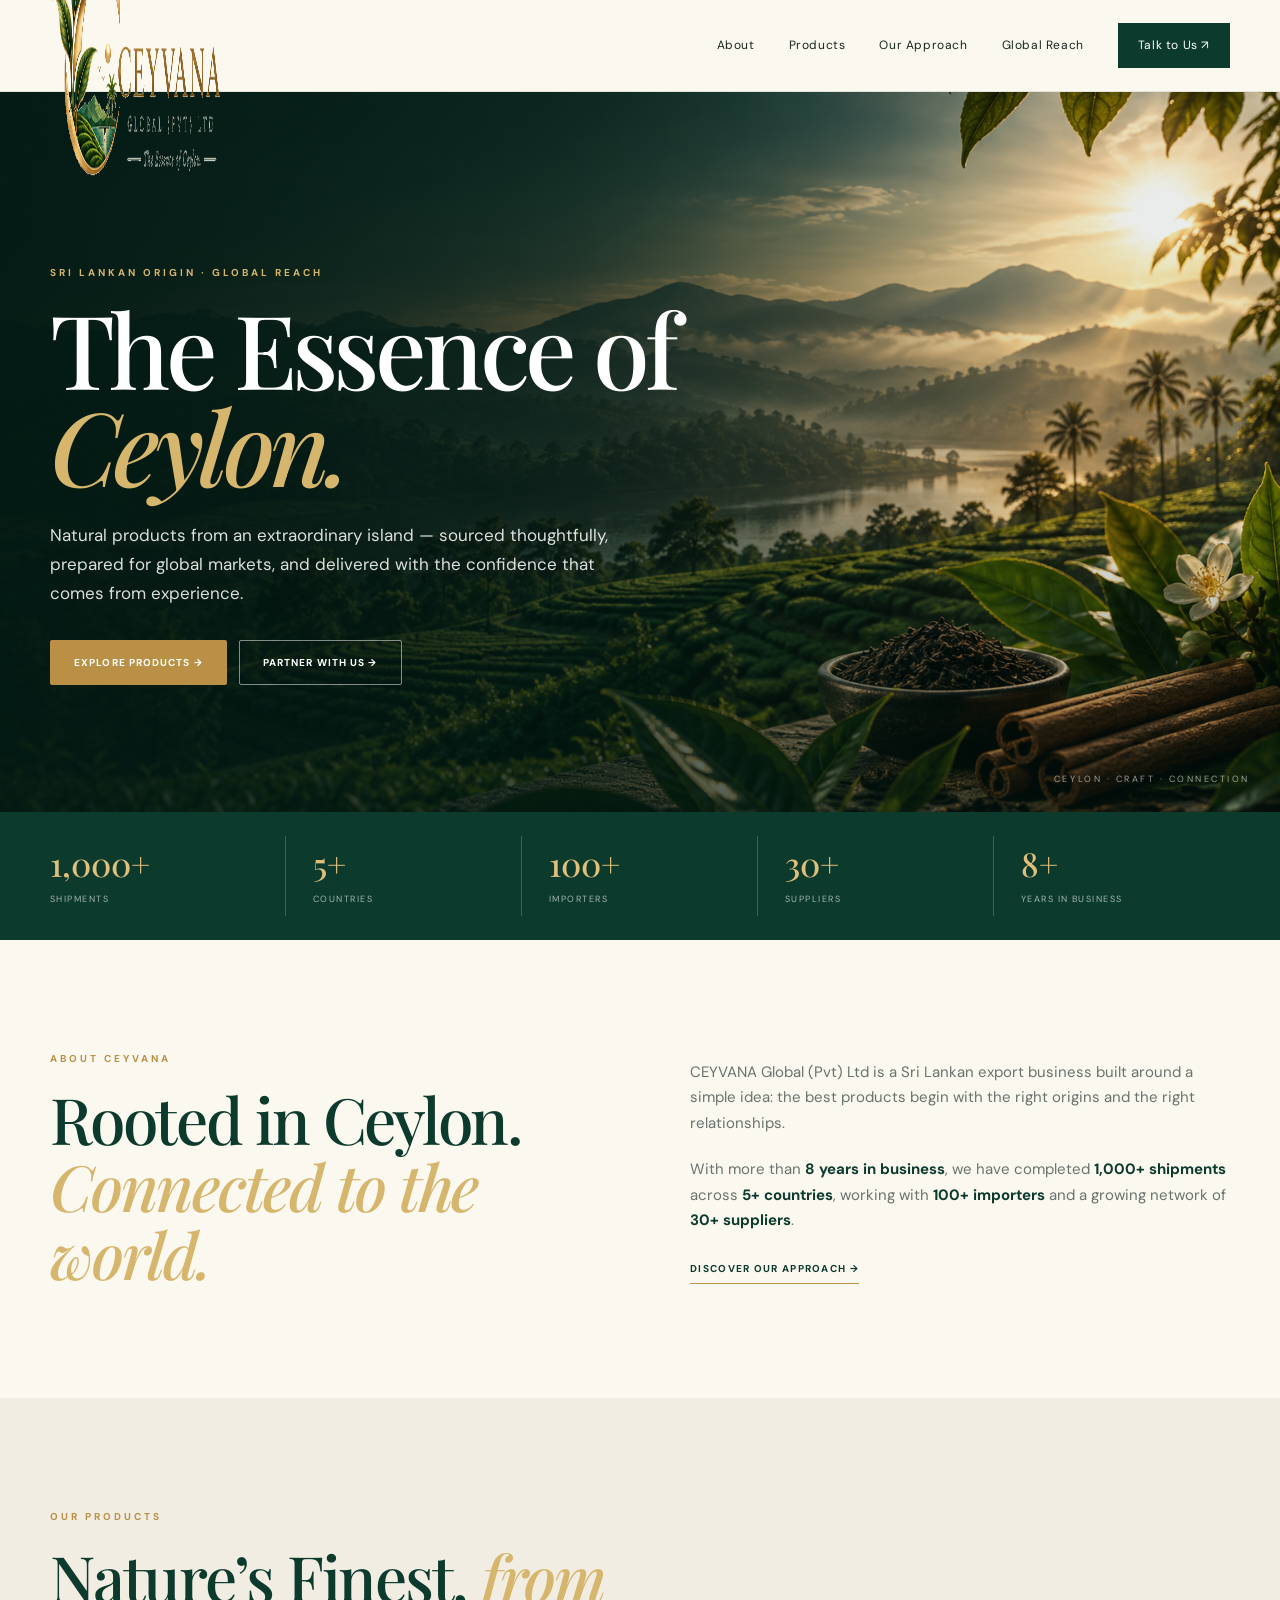
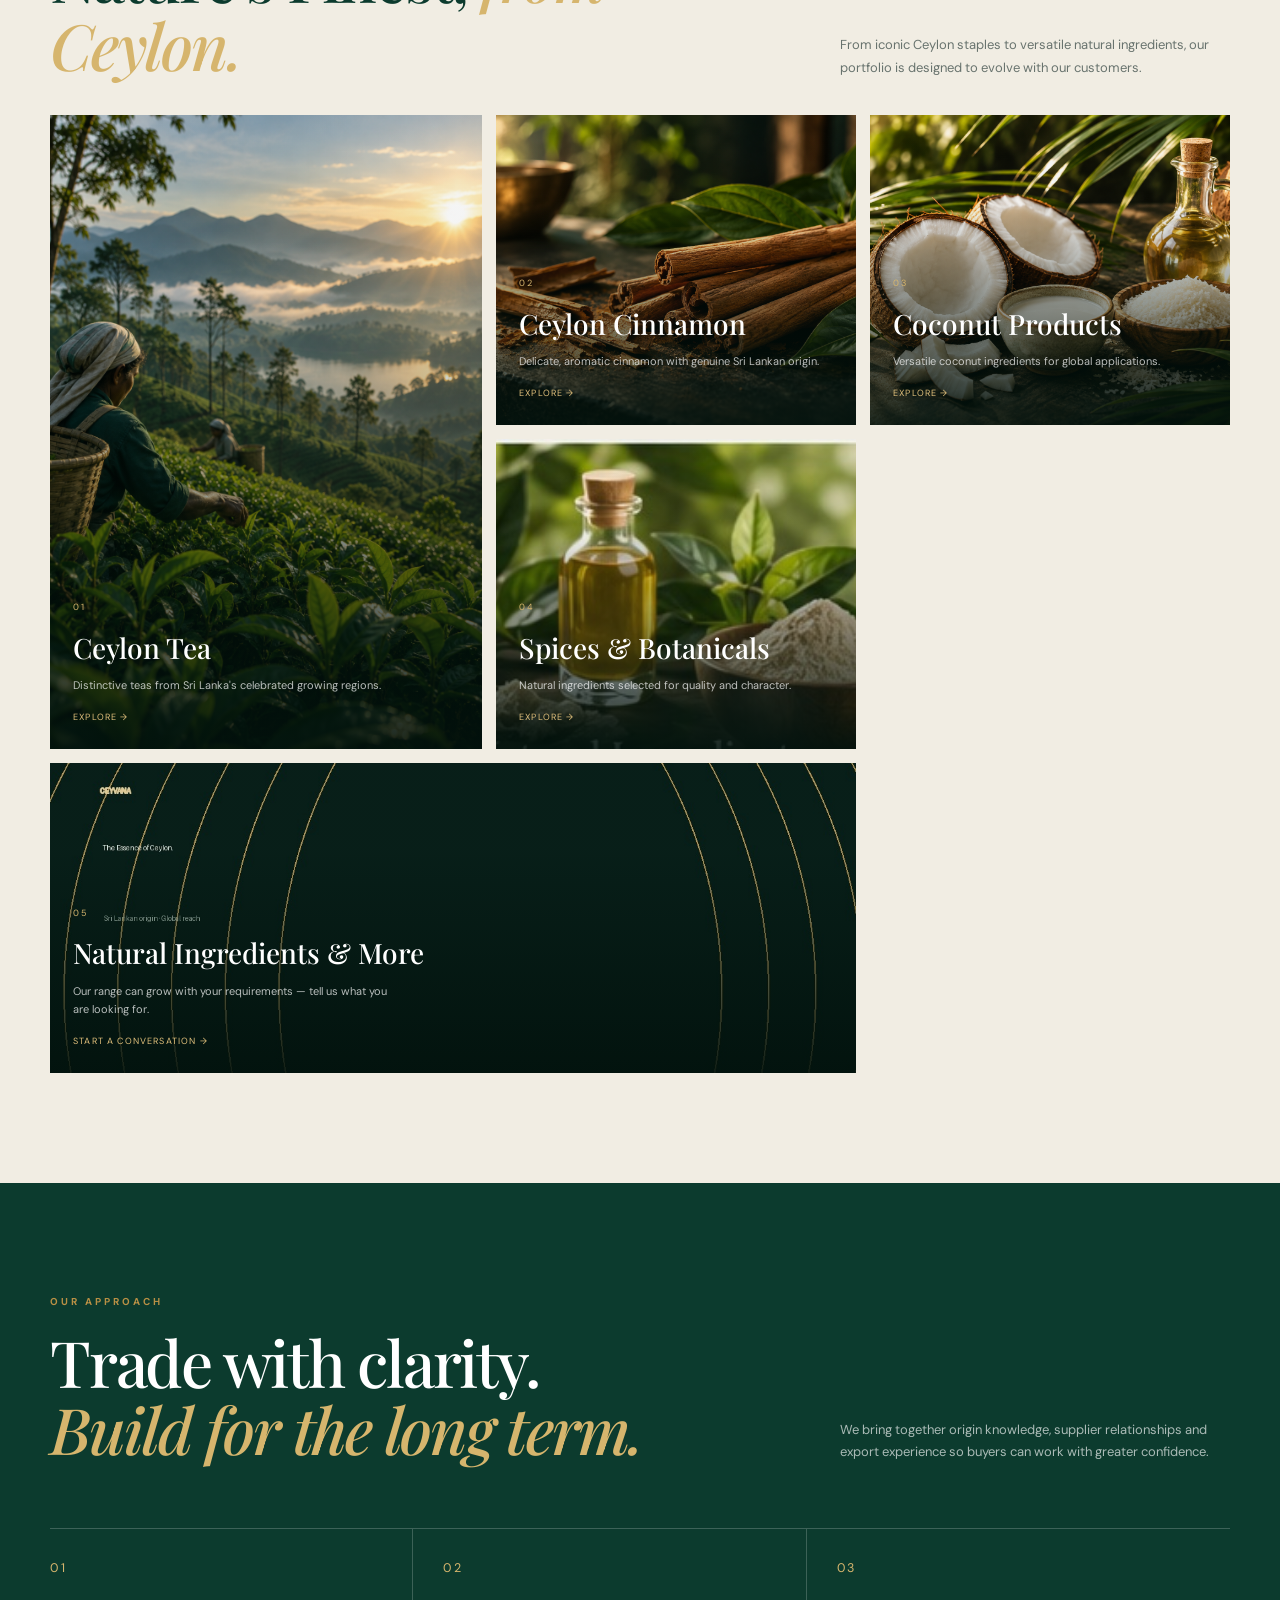
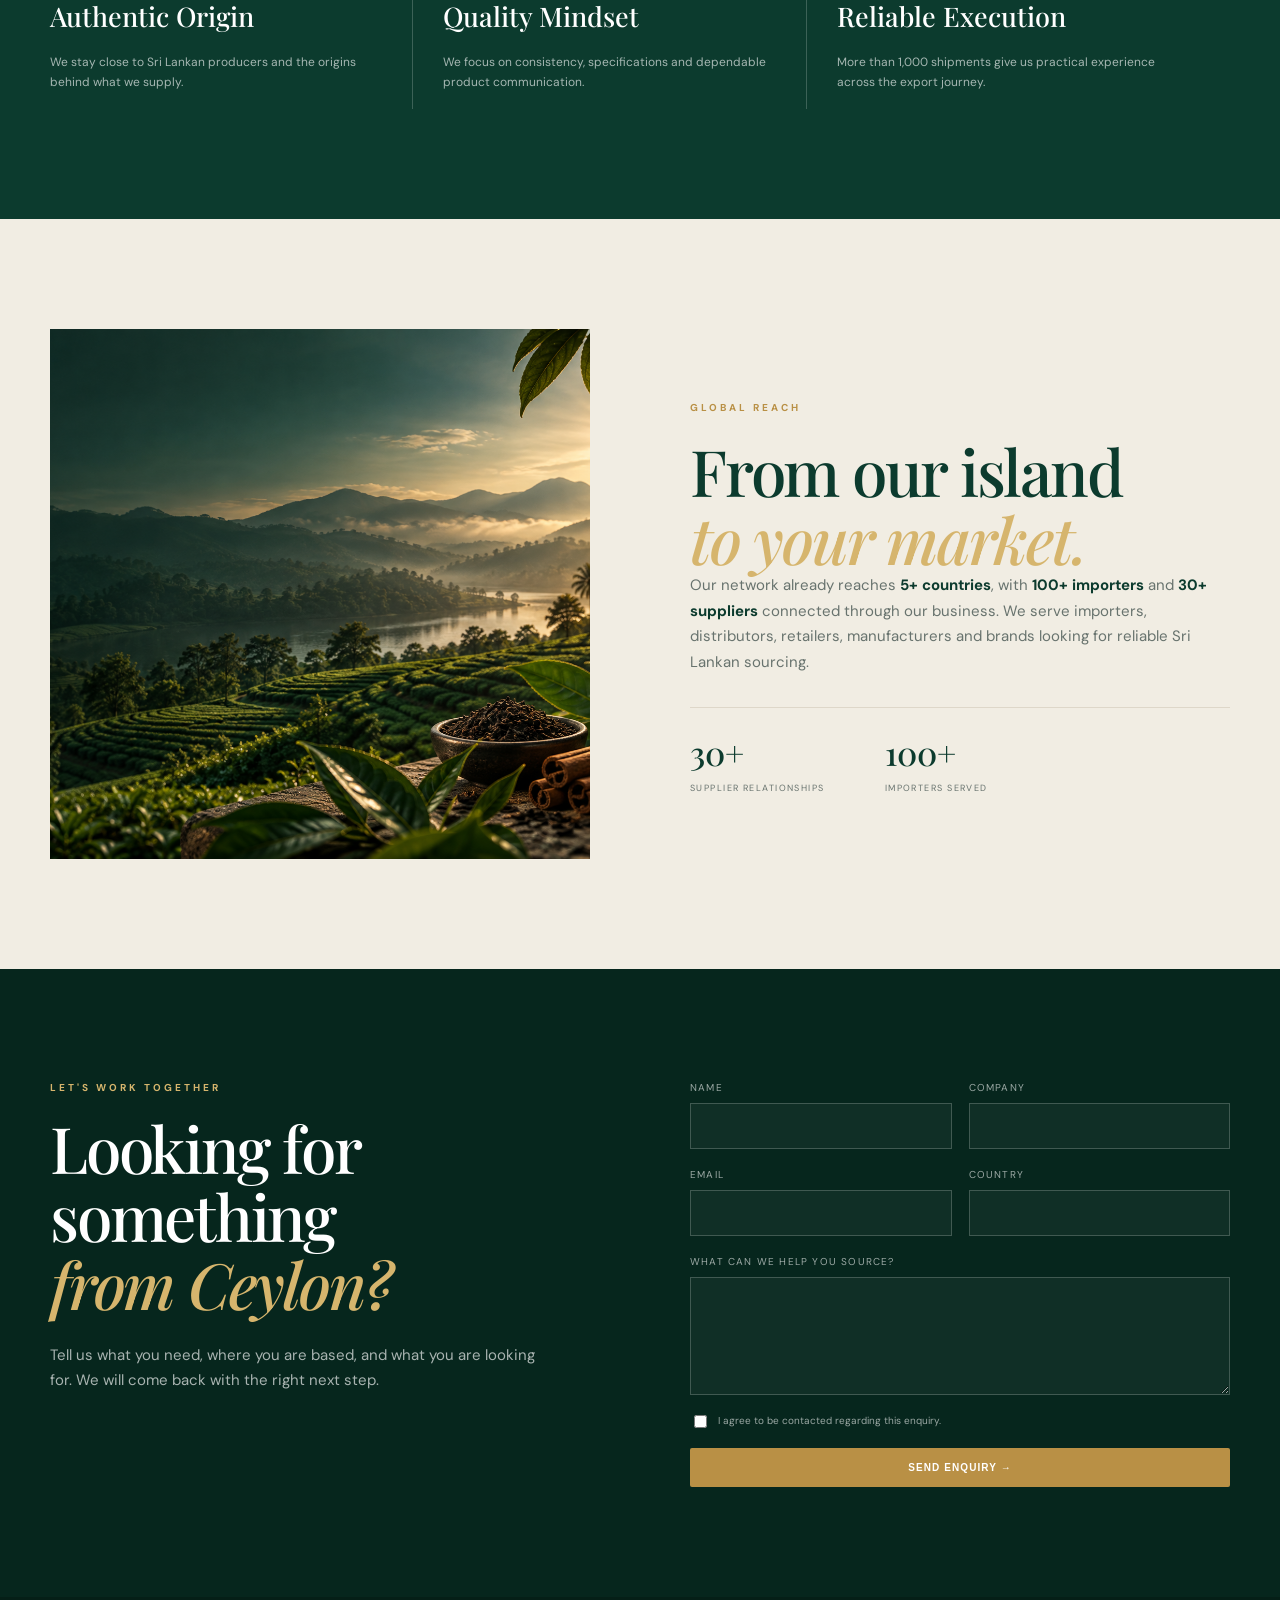
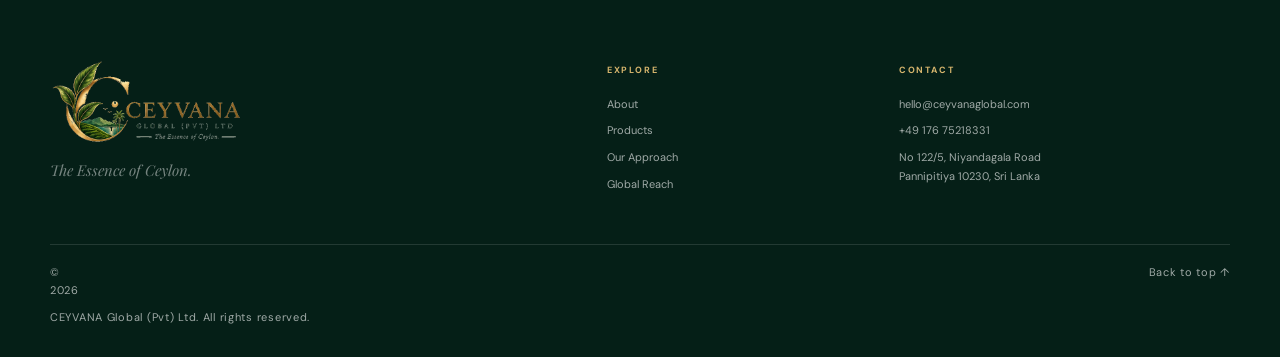
==== index.html @ 8b3808ff "Add files via upload" ====
<!doctype html><html lang="en"><head><meta charset="utf-8"><meta name="viewport" content="width=device-width,initial-scale=1"><title>CEYVANA Global | Sri Lankan Exporter of Ceylon Tea, Cinnamon & Natural Products</title><meta name="description" content="CEYVANA Global is a Sri Lankan export company supplying Ceylon tea, cinnamon, coconut products, spices and natural ingredients to international buyers. 1,000+ shipments, 5+ countries, 100+ importers, 30+ suppliers and 8+ years in business."><meta name="keywords" content="Sri Lankan exporter,Ceylon tea exporter,Ceylon cinnamon exporter,Sri Lankan spices,coconut products Sri Lanka,natural ingredients exporter,Sri Lanka export company,Ceylon products wholesale"><meta name="robots" content="index,follow,max-image-preview:large"><link rel="canonical" href="https://www.ceyvanaglobal.com/"><meta name="theme-color" content="#0c3b2e"><meta property="og:type" content="website"><meta property="og:title" content="CEYVANA Global — The Essence of Ceylon"><meta property="og:description" content="Sri Lankan origin. Global reach. Thoughtfully sourced Ceylon products for international buyers."><meta property="og:url" content="https://www.ceyvanaglobal.com/"><meta property="og:image" content="https://www.ceyvanaglobal.com/assets/images/ceyvana-og.jpg"><meta name="twitter:card" content="summary_large_image"><meta name="twitter:image" content="https://www.ceyvanaglobal.com/assets/images/ceyvana-og.jpg"><link rel="icon" href="assets/images/ceyvana-logo-header.png"><link rel="preconnect" href="https://fonts.googleapis.com"><link rel="preconnect" href="https://fonts.gstatic.com" crossorigin><link href="https://fonts.googleapis.com/css2?family=DM+Sans:wght@400;500;600;700&family=Playfair+Display:wght@500;600;700&display=swap" rel="stylesheet"><link rel="stylesheet" href="assets/css/styles.css"><script type="application/ld+json">{"@context":"https://schema.org","@type":"Organization","name":"CEYVANA Global (Pvt) Ltd","url":"https://www.ceyvanaglobal.com/","logo":"https://www.ceyvanaglobal.com/assets/images/ceyvana-logo-header.png","email":"hello@ceyvanaglobal.com","telephone":"+49 176 75218331","address":{"@type":"PostalAddress","streetAddress":"No 122/5, Niyandagala Road","addressLocality":"Pannipitiya","postalCode":"10230","addressCountry":"LK"},"description":"Sri Lankan export company supplying Ceylon tea, cinnamon, coconut products, spices and natural ingredients to international markets."}</script></head><body>
<header class="site-header"><div class="container nav-wrap"><a class="brand" href="#top" aria-label="CEYVANA Global home"><img src="assets/images/ceyvana-logo-header.png" alt="CEYVANA Global — The Essence of Ceylon" width="590" height="280"></a><button class="menu-toggle" aria-expanded="false" aria-controls="main-nav" aria-label="Open navigation"><span></span><span></span></button><nav id="main-nav"><a href="#about">About</a><a href="#products">Products</a><a href="#approach">Our Approach</a><a href="#global">Global Reach</a><a class="nav-cta" href="#contact">Talk to Us ↗</a></nav></div></header>
<main id="top">
<section class="hero"><img class="hero-img" src="assets/images/ceylon-landscape-hero.png" alt="Emerald Ceylon tea country with mountains, lake and cinnamon" fetchpriority="high"><div class="hero-shade"></div><div class="container hero-content"><p class="eyebrow gold">SRI LANKAN ORIGIN · GLOBAL REACH</p><h1>The Essence of<br><em>Ceylon.</em></h1><p class="hero-copy">Natural products from an extraordinary island — sourced thoughtfully, prepared for global markets, and delivered with the confidence that comes from experience.</p><div class="actions"><a class="btn gold-btn" href="#products">Explore Products →</a><a class="btn ghost-btn" href="#contact">Partner With Us →</a></div></div><div class="hero-mark">CEYLON · CRAFT · CONNECTION</div></section>
<section class="proof"><div class="container stats"><div><b>1,000+</b><span>Shipments</span></div><div><b>5+</b><span>Countries</span></div><div><b>100+</b><span>Importers</span></div><div><b>30+</b><span>Suppliers</span></div><div><b>8+</b><span>Years in Business</span></div></div></section>
<section class="section" id="about"><div class="container split"><div><p class="eyebrow">ABOUT CEYVANA</p><h2>Rooted in Ceylon.<br><em>Connected to the world.</em></h2></div><div class="copy"><p>CEYVANA Global (Pvt) Ltd is a Sri Lankan export business built around a simple idea: the best products begin with the right origins and the right relationships.</p><p>With more than <strong>8 years in business</strong>, we have completed <strong>1,000+ shipments</strong> across <strong>5+ countries</strong>, working with <strong>100+ importers</strong> and a growing network of <strong>30+ suppliers</strong>.</p><a class="text-link" href="#approach">Discover our approach →</a></div></div></section>
<section class="section products" id="products"><div class="container"><div class="section-head"><div><p class="eyebrow">OUR PRODUCTS</p><h2>Nature’s Finest, <em>from Ceylon.</em></h2></div><p>From iconic Ceylon staples to versatile natural ingredients, our portfolio is designed to evolve with our customers.</p></div><div class="product-grid">
<article class="card large"><img src="assets/images/ceylon-tea-origin-new.png" alt="Ceylon tea leaves in Sri Lankan highlands" loading="lazy"><div class="shade"></div><div class="card-text"><small>01</small><h3>Ceylon Tea</h3><p>Distinctive teas from Sri Lanka's celebrated growing regions.</p><a href="#contact">Explore →</a></div></article>
<article class="card"><img src="assets/images/ceylon-cinnamon-new.png" alt="Ceylon cinnamon quills" loading="lazy"><div class="shade"></div><div class="card-text"><small>02</small><h3>Ceylon Cinnamon</h3><p>Delicate, aromatic cinnamon with genuine Sri Lankan origin.</p><a href="#contact">Explore →</a></div></article>
<article class="card"><img src="assets/images/coconut-products-new.png" alt="Sri Lankan coconut products" loading="lazy"><div class="shade"></div><div class="card-text"><small>03</small><h3>Coconut Products</h3><p>Versatile coconut ingredients for global applications.</p><a href="#contact">Explore →</a></div></article>
<article class="card"><img src="assets/images/natural-ingredients-new.jpg" alt="Sri Lankan natural botanicals and ingredients" loading="lazy"><div class="shade"></div><div class="card-text"><small>04</small><h3>Spices &amp; Botanicals</h3><p>Natural ingredients selected for quality and character.</p><a href="#contact">Explore →</a></div></article>
<article class="card wide"><img src="assets/images/ceyvana-og.jpg" alt="Natural ingredients inspired by Ceylon" loading="lazy"><div class="shade"></div><div class="card-text"><small>05</small><h3>Natural Ingredients &amp; More</h3><p>Our range can grow with your requirements — tell us what you are looking for.</p><a href="#contact">Start a conversation →</a></div></article></div></div></section>
<section class="section dark" id="approach"><div class="container"><div class="section-head dark-head"><div><p class="eyebrow">OUR APPROACH</p><h2>Trade with clarity.<br><em>Build for the long term.</em></h2></div><p>We bring together origin knowledge, supplier relationships and export experience so buyers can work with greater confidence.</p></div><div class="principles"><div><small>01</small><h3>Authentic Origin</h3><p>We stay close to Sri Lankan producers and the origins behind what we supply.</p></div><div><small>02</small><h3>Quality Mindset</h3><p>We focus on consistency, specifications and dependable product communication.</p></div><div><small>03</small><h3>Reliable Execution</h3><p>More than 1,000 shipments give us practical experience across the export journey.</p></div></div></div></section>
<section class="section global" id="global"><div class="container global-grid"><div class="global-image"><img src="assets/images/ceylon-landscape-hero.png" alt="Sri Lankan tea country and tropical landscape" loading="lazy"></div><div class="copy"><p class="eyebrow">GLOBAL REACH</p><h2>From our island<br><em>to your market.</em></h2><p>Our network already reaches <strong>5+ countries</strong>, with <strong>100+ importers</strong> and <strong>30+ suppliers</strong> connected through our business. We serve importers, distributors, retailers, manufacturers and brands looking for reliable Sri Lankan sourcing.</p><div class="mini"><div><b>30+</b><span>Supplier relationships</span></div><div><b>100+</b><span>Importers served</span></div></div></div></div></section>
<section class="section contact" id="contact"><div class="container contact-grid"><div><p class="eyebrow gold">LET'S WORK TOGETHER</p><h2>Looking for something<br><em>from Ceylon?</em></h2><p>Tell us what you need, where you are based, and what you are looking for. We will come back with the right next step.</p></div><form action="contact.php" method="post"><input class="hp" type="text" name="website" tabindex="-1" autocomplete="off"><label>Name<input name="name" required autocomplete="name"></label><label>Company<input name="company" autocomplete="organization"></label><label>Email<input type="email" name="email" required autocomplete="email"></label><label>Country<input name="country" autocomplete="country-name"></label><label class="full">What can we help you source?<textarea name="message" rows="5" required></textarea></label><label class="consent full"><input type="checkbox" name="consent" value="yes" required><span>I agree to be contacted regarding this enquiry.</span></label><button class="btn gold-btn full" type="submit">Send Enquiry →</button></form></div></section>
</main><footer><div class="container foot-grid"><div><img src="assets/images/ceyvana-logo-header.png" alt="CEYVANA Global" class="foot-logo"><p>The Essence of Ceylon.</p></div><div><h4>Explore</h4><a href="#about">About</a><a href="#products">Products</a><a href="#approach">Our Approach</a><a href="#global">Global Reach</a></div><div><h4>Contact</h4><a href="mailto:hello@ceyvanaglobal.com">hello@ceyvanaglobal.com</a><a href="tel:+4917675218331">+49 176 75218331</a><span>No 122/5, Niyandagala Road<br>Pannipitiya 10230, Sri Lanka</span></div></div><div class="container foot-bottom"><span>© <span id="year"></span> CEYVANA Global (Pvt) Ltd. All rights reserved.</span><a href="#top">Back to top ↑</a></div></footer><script src="assets/js/script.js"></script></body></html>
---- assets/css/styles.css ----
:root{--g:#0c3b2e;--deep:#06261d;--gold:#b99045;--gold2:#d6b56d;--ivory:#fbf8f0;--paper:#f1ede3;--ink:#17251f;--muted:#68736e;--line:#ded7c9;--serif:"Playfair Display",Georgia,serif;--sans:"DM Sans",Arial,sans-serif;--max:1180px}*{box-sizing:border-box}html{scroll-behavior:smooth}body{margin:0;background:var(--ivory);color:var(--ink);font:400 15px/1.7 var(--sans)}img{display:block;max-width:100%}a{text-decoration:none;color:inherit}.container{width:min(var(--max),calc(100% - 48px));margin:auto}.site-header{height:92px;position:sticky;top:0;z-index:50;background:rgba(251,248,240,.97);border-bottom:1px solid rgba(12,59,46,.1);backdrop-filter:blur(12px)}.nav-wrap{height:100%;display:flex;align-items:center;justify-content:space-between}.brand{width:170px}.brand img{width:100%}nav{display:flex;align-items:center;gap:34px;font-size:12px;letter-spacing:.05em}nav a:hover{color:var(--gold)}.nav-cta{background:var(--g);color:#fff;padding:12px 20px}.menu-toggle{display:none;background:none;border:0}.menu-toggle span{display:block;width:25px;height:2px;background:var(--g);margin:6px}.hero{height:720px;position:relative;overflow:hidden;color:#fff;display:flex;align-items:center;background:var(--deep)}.hero-img,.hero-shade{position:absolute;inset:0;width:100%;height:100%}.hero-img{object-fit:cover}.hero-shade{background:linear-gradient(90deg,rgba(3,26,20,.9),rgba(3,26,20,.58) 45%,rgba(3,26,20,.08) 82%),linear-gradient(0deg,rgba(3,26,20,.45),transparent 45%)}.hero-content{position:relative;z-index:2;padding-top:45px}.eyebrow{font-size:10px;letter-spacing:.3em;font-weight:700;color:var(--gold);margin:0 0 18px}.eyebrow.gold{color:var(--gold2)}h1,h2,h3{font-family:var(--serif);font-weight:500}.hero h1{font-size:clamp(58px,8vw,105px);line-height:.95;letter-spacing:-.045em;margin:0 0 28px}.hero h1 em,h2 em{font-style:italic;color:var(--gold2)}.hero-copy{max-width:590px;font-size:17px;color:rgba(255,255,255,.86);margin:0 0 32px}.actions{display:flex;gap:12px;flex-wrap:wrap}.btn{display:inline-flex;align-items:center;justify-content:center;gap:20px;padding:13px 23px;border:1px solid transparent;border-radius:2px;text-transform:uppercase;letter-spacing:.11em;font-size:10px;font-weight:700}.gold-btn{background:var(--gold);color:#fff}.gold-btn:hover{background:#a67d38}.ghost-btn{border-color:rgba(255,255,255,.5);color:#fff}.ghost-btn:hover{background:#fff;color:var(--g)}.hero-mark{position:absolute;right:30px;bottom:25px;font-size:9px;letter-spacing:.28em;color:rgba(255,255,255,.58)}.proof{background:var(--g);color:#fff}.stats{display:grid;grid-template-columns:repeat(5,1fr);padding:24px 0}.stats>div{padding:5px 27px;border-right:1px solid rgba(255,255,255,.2)}.stats>div:first-child{padding-left:0}.stats>div:last-child{border:0}.stats b,.mini b{font:500 33px var(--serif);color:#e0bf7b;display:block}.stats span,.mini span{font-size:9px;text-transform:uppercase;letter-spacing:.16em;color:rgba(255,255,255,.62)}.section{padding:110px 0}.split,.global-grid,.contact-grid{display:grid;grid-template-columns:1fr 1fr;gap:100px;align-items:start}.section h2,.contact h2{font-size:clamp(40px,5vw,64px);line-height:1.06;letter-spacing:-.035em;color:var(--g);margin:0}.copy{max-width:560px;color:var(--muted);padding-top:10px}.copy p{margin:0 0 21px}.copy strong{color:var(--g)}.text-link{display:inline-block;color:var(--g);font-size:10px;text-transform:uppercase;letter-spacing:.13em;font-weight:700;border-bottom:1px solid var(--gold);padding-bottom:6px}.products,.global{background:var(--paper)}.section-head{display:grid;grid-template-columns:1fr 390px;gap:45px;align-items:end;margin-bottom:36px}.section-head>p{color:var(--muted);font-size:13px;margin:0}.product-grid{display:grid;grid-template-columns:1.2fr 1fr 1fr;grid-auto-rows:310px;gap:14px}.card{position:relative;overflow:hidden;background:var(--deep);color:#fff}.card img{position:absolute;width:100%;height:100%;object-fit:cover;transition:.6s}.card:hover img{transform:scale(1.05)}.shade{position:absolute;inset:0;background:linear-gradient(0deg,rgba(2,18,13,.9),rgba(2,18,13,.03) 72%)}.card-text{position:absolute;left:23px;right:20px;bottom:20px}.card-text small{font-size:9px;letter-spacing:.2em;color:var(--gold2)}.card-text h3{font-size:28px;margin:5px 0}.card-text p{font-size:11px;color:rgba(255,255,255,.72);margin:0 0 8px;max-width:320px}.card-text a{font-size:9px;letter-spacing:.13em;text-transform:uppercase;color:#e0bf7b}.large{grid-row:span 2}.wide{grid-column:span 2}.dark{background:var(--g);color:#fff}.dark h2{color:#fff}.dark-head>p{color:rgba(255,255,255,.65)}.principles{display:grid;grid-template-columns:repeat(3,1fr);border-top:1px solid rgba(255,255,255,.2);margin-top:65px}.principles>div{padding:26px 30px 5px 0;border-right:1px solid rgba(255,255,255,.2);margin-right:30px}.principles>div:last-child{border:0}.principles small{color:var(--gold2);letter-spacing:.2em}.principles h3{font-size:27px;margin:13px 0 5px}.principles p{font-size:12px;color:rgba(255,255,255,.63);max-width:330px}.global-image{height:530px;overflow:hidden}.global-image img{width:100%;height:100%;object-fit:cover}.global-grid{align-items:center}.mini{display:flex;gap:60px;border-top:1px solid var(--line);padding-top:22px;margin-top:32px}.mini b{color:var(--g)}.mini span{color:var(--muted)}.contact{background:var(--deep);color:#fff}.contact h2{color:#fff}.contact>p,.contact-grid>div>p:not(.eyebrow){color:rgba(255,255,255,.65);max-width:490px}.contact-grid>div>p:not(.eyebrow){margin-top:25px}form{display:grid;grid-template-columns:1fr 1fr;gap:17px}form label{font-size:10px;text-transform:uppercase;letter-spacing:.12em;color:rgba(255,255,255,.6)}form input:not([type=checkbox]),form textarea{display:block;width:100%;margin-top:7px;padding:13px;border:1px solid rgba(255,255,255,.2);background:rgba(255,255,255,.04);color:#fff;border-radius:0;outline:0;font:14px var(--sans)}form input:focus,form textarea:focus{border-color:var(--gold)}form textarea{resize:vertical}.full{grid-column:1/-1}.consent{display:flex!important;gap:8px;align-items:flex-start;text-transform:none!important;letter-spacing:0!important}.consent input{accent-color:var(--gold);margin-top:3px}.hp{position:absolute;left:-9999px;opacity:0}footer{background:#051f17;color:#fff;padding:62px 0 22px}.foot-grid{display:grid;grid-template-columns:1.5fr .7fr 1fr;gap:60px}.foot-logo{width:190px}.foot-grid p{font:italic 15px var(--serif);color:rgba(255,255,255,.45)}footer h4{font-size:9px;letter-spacing:.2em;text-transform:uppercase;color:var(--gold2);margin:4px 0 16px}footer a,footer span{display:block;font-size:11px;color:rgba(255,255,255,.62);margin-bottom:8px}footer a:hover{color:#fff}.foot-bottom{display:flex;justify-content:space-between;border-top:1px solid rgba(255,255,255,.12);padding-top:18px;margin-top:42px;font-size:9px;letter-spacing:.08em;color:rgba(255,255,255,.4)}@media(max-width:1050px){.site-header{height:78px}.brand{width:170px;height:58px}.menu-toggle{display:block}.main-nav{position:absolute;top:78px;left:0;right:0;background:var(--ivory);display:none;flex-direction:column;align-items:stretch;gap:0;padding:12px 24px 22px}.main-nav.open{display:flex}.main-nav a{padding:12px 0}.nav-cta{text-align:center;margin-top:5px}.hero{height:660px}.hero h1{font-size:58px}.stats{grid-template-columns:repeat(3,1fr);gap:10px}.stats>div{border:0;padding:5px 12px}.section{padding:80px 0}.split,.global-grid,.contact-grid{grid-template-columns:1fr;gap:40px}.section-head{grid-template-columns:1fr;gap:12px}.product-grid{grid-template-columns:1fr 1fr;grid-auto-rows:300px}.large{grid-row:span 1}.wide{grid-column:1/-1}.global-image{height:390px}.principles{grid-template-columns:1fr}.principles>div{border-right:0;border-bottom:1px solid rgba(255,255,255,.2);margin:0}.foot-grid{grid-template-columns:1fr 1fr}.foot-grid>div:first-child{grid-column:1/-1}}@media(max-width:640px){.container{width:calc(100% - 32px)}.hero{height:690px}.hero-img{object-position:62% center}.hero-shade{background:linear-gradient(90deg,rgba(3,26,20,.91),rgba(3,26,20,.36)),linear-gradient(0deg,rgba(3,26,20,.55),transparent 60%)}.hero h1{font-size:51px}.hero-copy{font-size:14px}.actions{flex-direction:column;max-width:275px}.btn{justify-content:space-between}.hero-mark{display:none}.stats{grid-template-columns:repeat(2,1fr)}.stats>div:last-child{grid-column:1/-1}.stats b{font-size:26px}.stats span{font-size:8px}.section{padding:70px 0}.section h2,.contact h2{font-size:42px}.product-grid{grid-template-columns:1fr;grid-auto-rows:350px}.large,.wide{grid-column:auto;grid-row:auto}.global-image{height:300px}.mini{gap:30px}form{grid-template-columns:1fr}.full{grid-column:auto}.foot-grid{grid-template-columns:1fr}.foot-grid>div:first-child{grid-column:auto}.foot-bottom{flex-direction:column;gap:10px}}
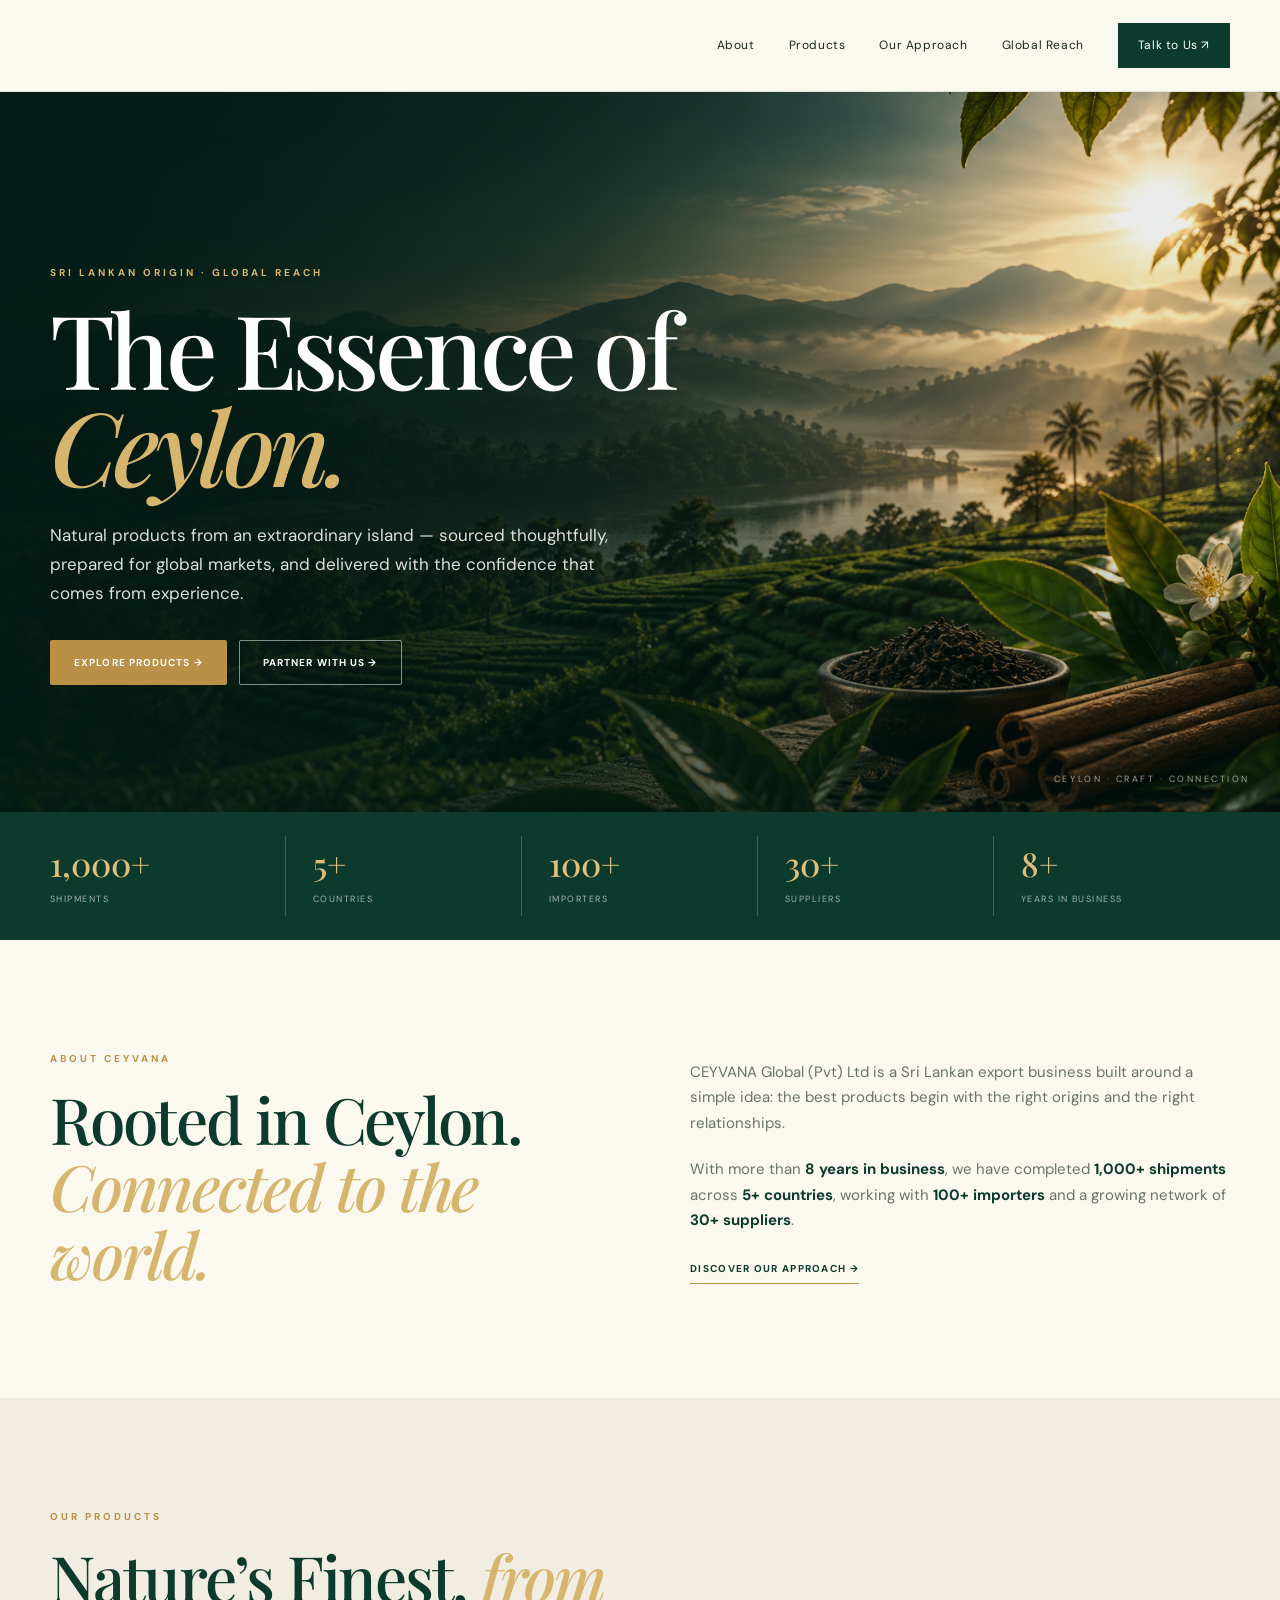
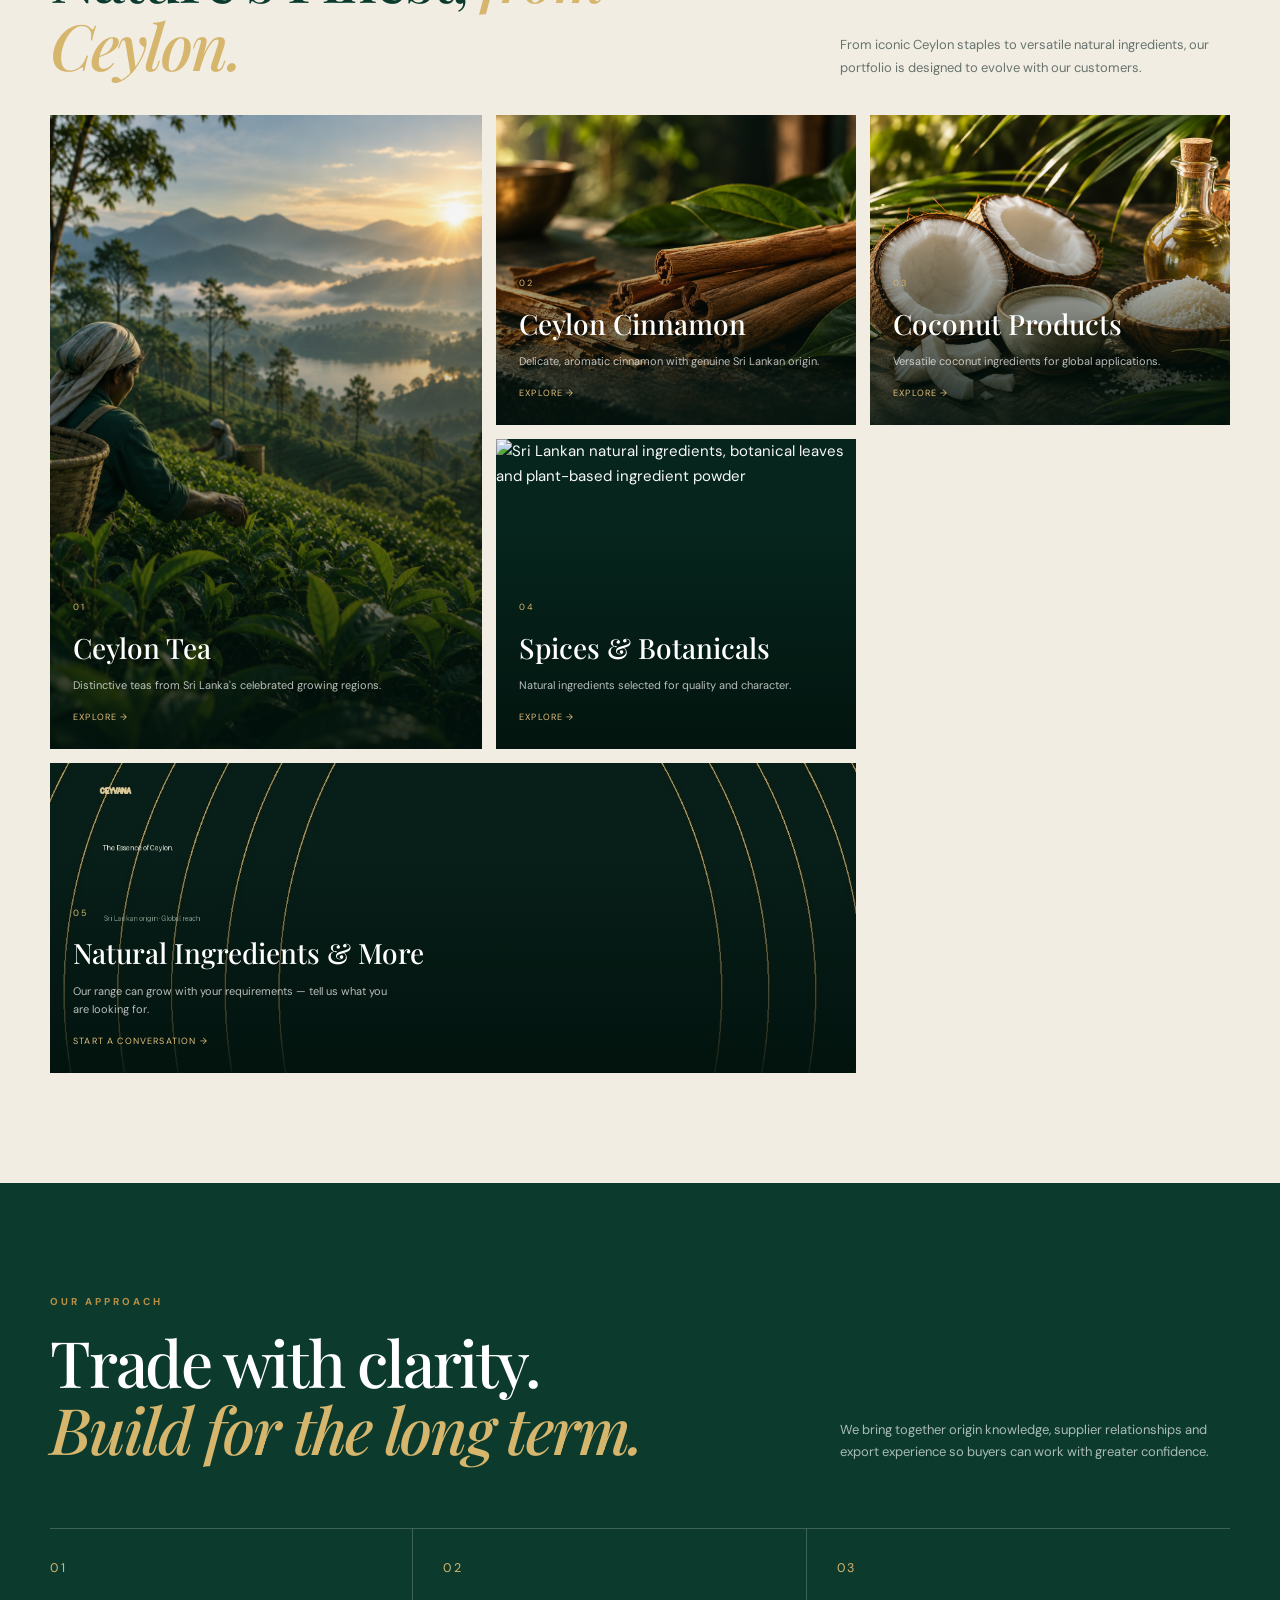
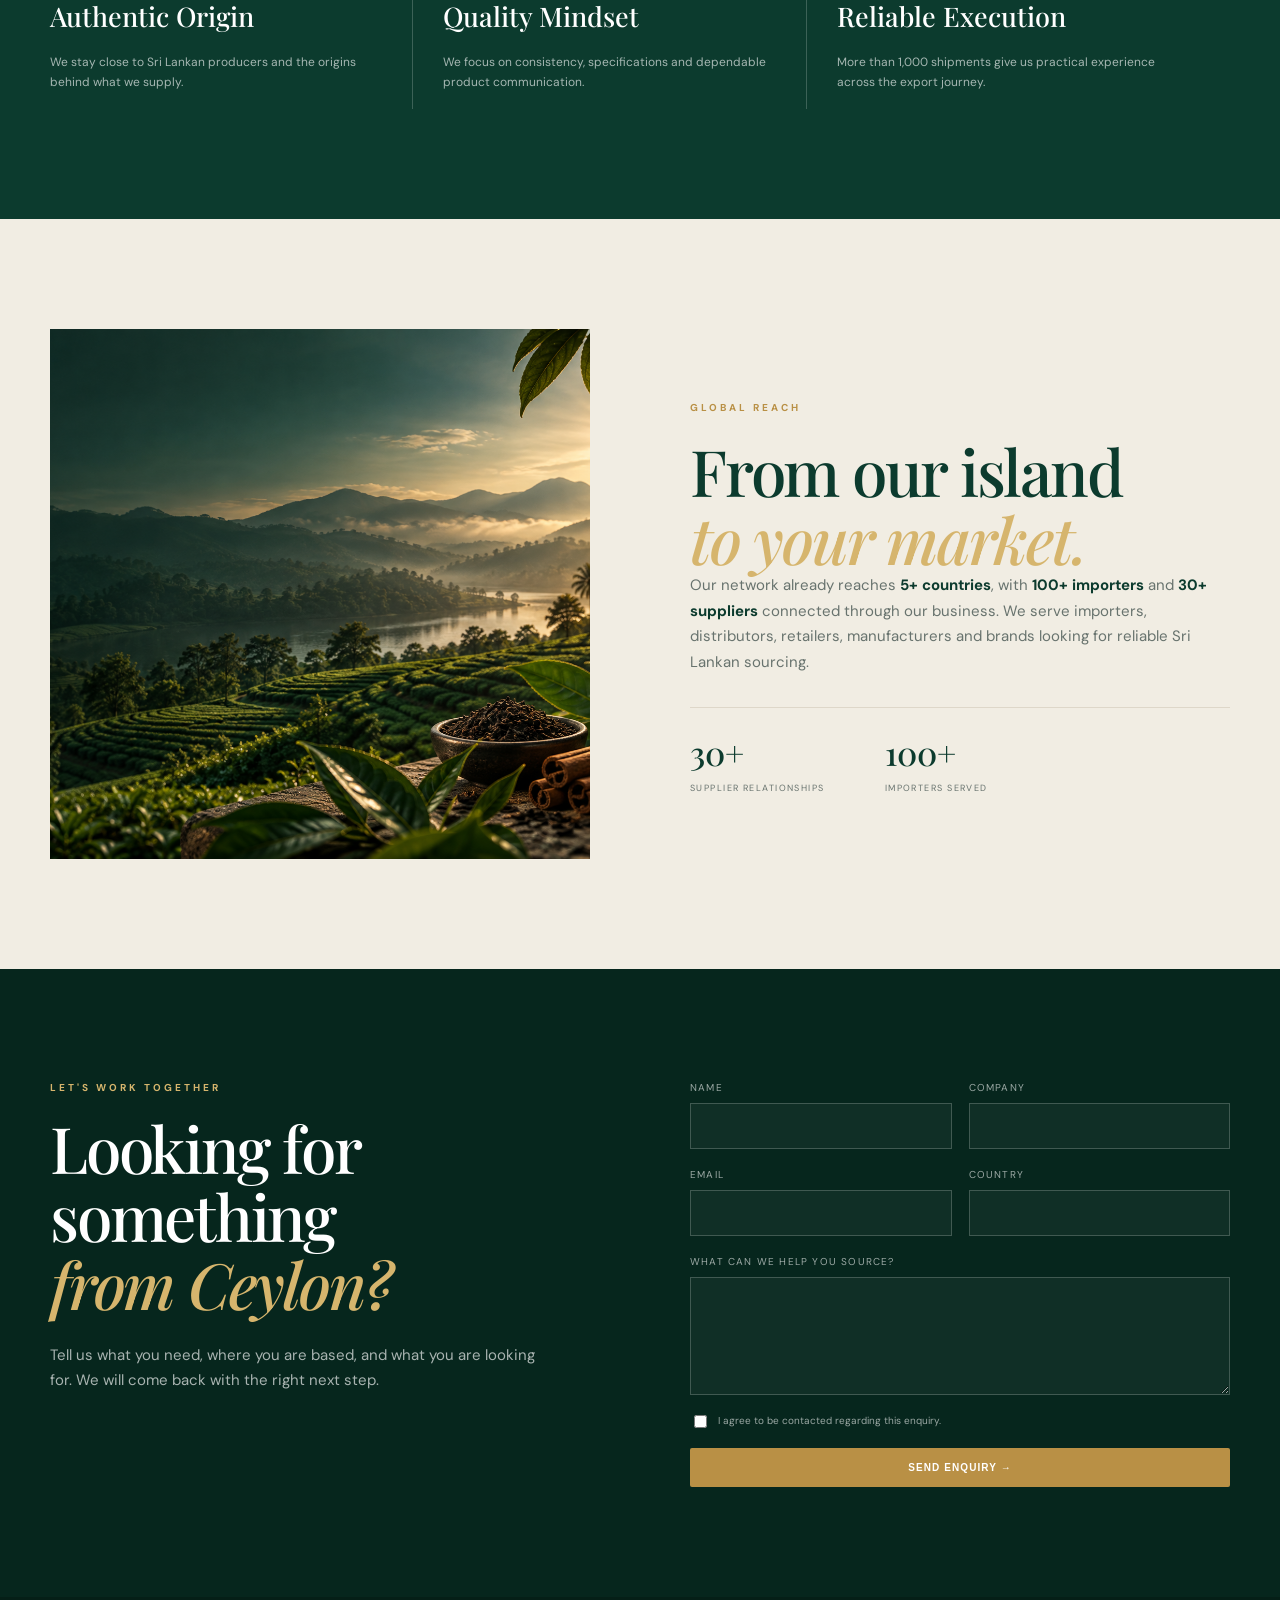
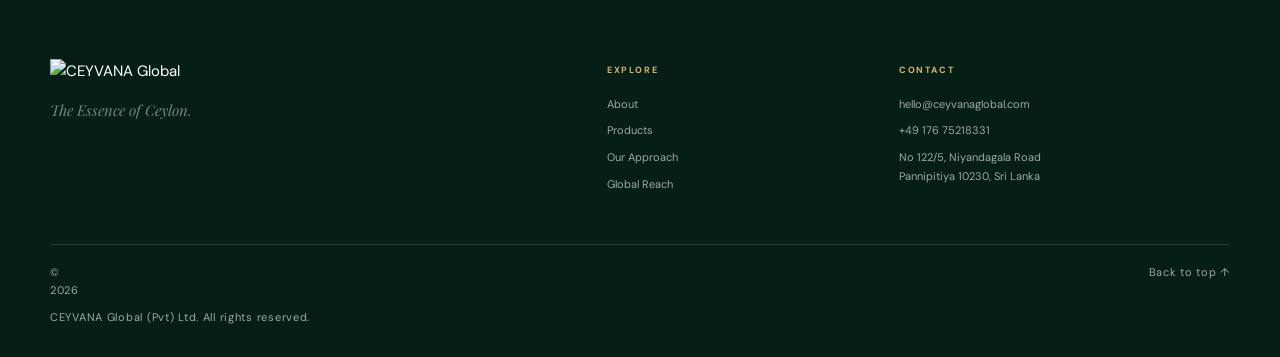
==== commit 912e2ef7: "Add files via upload" ====
--- a/index.html
+++ b/index.html
@@ -1,5 +1,5 @@
-<!doctype html><html lang="en"><head><meta charset="utf-8"><meta name="viewport" content="width=device-width,initial-scale=1"><title>CEYVANA Global | Sri Lankan Exporter of Ceylon Tea, Cinnamon & Natural Products</title><meta name="description" content="CEYVANA Global is a Sri Lankan export company supplying Ceylon tea, cinnamon, coconut products, spices and natural ingredients to international buyers. 1,000+ shipments, 5+ countries, 100+ importers, 30+ suppliers and 8+ years in business."><meta name="keywords" content="Sri Lankan exporter,Ceylon tea exporter,Ceylon cinnamon exporter,Sri Lankan spices,coconut products Sri Lanka,natural ingredients exporter,Sri Lanka export company,Ceylon products wholesale"><meta name="robots" content="index,follow,max-image-preview:large"><link rel="canonical" href="https://www.ceyvanaglobal.com/"><meta name="theme-color" content="#0c3b2e"><meta property="og:type" content="website"><meta property="og:title" content="CEYVANA Global — The Essence of Ceylon"><meta property="og:description" content="Sri Lankan origin. Global reach. Thoughtfully sourced Ceylon products for international buyers."><meta property="og:url" content="https://www.ceyvanaglobal.com/"><meta property="og:image" content="https://www.ceyvanaglobal.com/assets/images/ceyvana-og.jpg"><meta name="twitter:card" content="summary_large_image"><meta name="twitter:image" content="https://www.ceyvanaglobal.com/assets/images/ceyvana-og.jpg"><link rel="icon" href="assets/images/ceyvana-logo-header.png"><link rel="preconnect" href="https://fonts.googleapis.com"><link rel="preconnect" href="https://fonts.gstatic.com" crossorigin><link href="https://fonts.googleapis.com/css2?family=DM+Sans:wght@400;500;600;700&family=Playfair+Display:wght@500;600;700&display=swap" rel="stylesheet"><link rel="stylesheet" href="assets/css/styles.css"><script type="application/ld+json">{"@context":"https://schema.org","@type":"Organization","name":"CEYVANA Global (Pvt) Ltd","url":"https://www.ceyvanaglobal.com/","logo":"https://www.ceyvanaglobal.com/assets/images/ceyvana-logo-header.png","email":"hello@ceyvanaglobal.com","telephone":"+49 176 75218331","address":{"@type":"PostalAddress","streetAddress":"No 122/5, Niyandagala Road","addressLocality":"Pannipitiya","postalCode":"10230","addressCountry":"LK"},"description":"Sri Lankan export company supplying Ceylon tea, cinnamon, coconut products, spices and natural ingredients to international markets."}</script></head><body>
-<header class="site-header"><div class="container nav-wrap"><a class="brand" href="#top" aria-label="CEYVANA Global home"><img src="assets/images/ceyvana-logo-header.png" alt="CEYVANA Global — The Essence of Ceylon" width="590" height="280"></a><button class="menu-toggle" aria-expanded="false" aria-controls="main-nav" aria-label="Open navigation"><span></span><span></span></button><nav id="main-nav"><a href="#about">About</a><a href="#products">Products</a><a href="#approach">Our Approach</a><a href="#global">Global Reach</a><a class="nav-cta" href="#contact">Talk to Us ↗</a></nav></div></header>
+<!doctype html><html lang="en"><head><meta charset="utf-8"><meta name="viewport" content="width=device-width,initial-scale=1"><title>CEYVANA Global | Sri Lankan Exporter of Ceylon Tea, Cinnamon & Natural Products</title><meta name="description" content="CEYVANA Global is a Sri Lankan export company supplying Ceylon tea, cinnamon, coconut products, spices and natural ingredients to international buyers. 1,000+ shipments, 5+ countries, 100+ importers, 30+ suppliers and 8+ years in business."><meta name="keywords" content="Sri Lankan exporter,Ceylon tea exporter,Ceylon cinnamon exporter,Sri Lankan spices,coconut products Sri Lanka,natural ingredients exporter,Sri Lanka export company,Ceylon products wholesale"><meta name="robots" content="index,follow,max-image-preview:large"><link rel="canonical" href="https://www.ceyvanaglobal.com/"><meta name="theme-color" content="#0c3b2e"><meta property="og:type" content="website"><meta property="og:title" content="CEYVANA Global — The Essence of Ceylon"><meta property="og:description" content="Sri Lankan origin. Global reach. Thoughtfully sourced Ceylon products for international buyers."><meta property="og:url" content="https://www.ceyvanaglobal.com/"><meta property="og:image" content="https://www.ceyvanaglobal.com/assets/images/ceyvana-og.jpg"><meta name="twitter:card" content="summary_large_image"><meta name="twitter:image" content="https://www.ceyvanaglobal.com/assets/images/ceyvana-og.jpg"><link rel="icon" href="assets/images/ceyvana-logo-header-tight.png"><link rel="preconnect" href="https://fonts.googleapis.com"><link rel="preconnect" href="https://fonts.gstatic.com" crossorigin><link href="https://fonts.googleapis.com/css2?family=DM+Sans:wght@400;500;600;700&family=Playfair+Display:wght@500;600;700&display=swap" rel="stylesheet"><link rel="stylesheet" href="assets/css/styles.css"><script type="application/ld+json">{"@context":"https://schema.org","@type":"Organization","name":"CEYVANA Global (Pvt) Ltd","url":"https://www.ceyvanaglobal.com/","logo":"https://www.ceyvanaglobal.com/assets/images/ceyvana-logo-header-tight.png","email":"hello@ceyvanaglobal.com","telephone":"+49 176 75218331","address":{"@type":"PostalAddress","streetAddress":"No 122/5, Niyandagala Road","addressLocality":"Pannipitiya","postalCode":"10230","addressCountry":"LK"},"description":"Sri Lankan export company supplying Ceylon tea, cinnamon, coconut products, spices and natural ingredients to international markets."}</script></head><body>
+<header class="site-header"><div class="container nav-wrap"><a class="brand" href="#top" aria-label="CEYVANA Global home"><img src="assets/images/ceyvana-logo-header-tight.png" alt="CEYVANA Global — The Essence of Ceylon" width="590" height="280"></a><button class="menu-toggle" aria-expanded="false" aria-controls="main-nav" aria-label="Open navigation"><span></span><span></span></button><nav id="main-nav"><a href="#about">About</a><a href="#products">Products</a><a href="#approach">Our Approach</a><a href="#global">Global Reach</a><a class="nav-cta" href="#contact">Talk to Us ↗</a></nav></div></header>
 <main id="top">
 <section class="hero"><img class="hero-img" src="assets/images/ceylon-landscape-hero.png" alt="Emerald Ceylon tea country with mountains, lake and cinnamon" fetchpriority="high"><div class="hero-shade"></div><div class="container hero-content"><p class="eyebrow gold">SRI LANKAN ORIGIN · GLOBAL REACH</p><h1>The Essence of<br><em>Ceylon.</em></h1><p class="hero-copy">Natural products from an extraordinary island — sourced thoughtfully, prepared for global markets, and delivered with the confidence that comes from experience.</p><div class="actions"><a class="btn gold-btn" href="#products">Explore Products →</a><a class="btn ghost-btn" href="#contact">Partner With Us →</a></div></div><div class="hero-mark">CEYLON · CRAFT · CONNECTION</div></section>
 <section class="proof"><div class="container stats"><div><b>1,000+</b><span>Shipments</span></div><div><b>5+</b><span>Countries</span></div><div><b>100+</b><span>Importers</span></div><div><b>30+</b><span>Suppliers</span></div><div><b>8+</b><span>Years in Business</span></div></div></section>
@@ -8,9 +8,9 @@
 <article class="card large"><img src="assets/images/ceylon-tea-origin-new.png" alt="Ceylon tea leaves in Sri Lankan highlands" loading="lazy"><div class="shade"></div><div class="card-text"><small>01</small><h3>Ceylon Tea</h3><p>Distinctive teas from Sri Lanka's celebrated growing regions.</p><a href="#contact">Explore →</a></div></article>
 <article class="card"><img src="assets/images/ceylon-cinnamon-new.png" alt="Ceylon cinnamon quills" loading="lazy"><div class="shade"></div><div class="card-text"><small>02</small><h3>Ceylon Cinnamon</h3><p>Delicate, aromatic cinnamon with genuine Sri Lankan origin.</p><a href="#contact">Explore →</a></div></article>
 <article class="card"><img src="assets/images/coconut-products-new.png" alt="Sri Lankan coconut products" loading="lazy"><div class="shade"></div><div class="card-text"><small>03</small><h3>Coconut Products</h3><p>Versatile coconut ingredients for global applications.</p><a href="#contact">Explore →</a></div></article>
-<article class="card"><img src="assets/images/natural-ingredients-new.jpg" alt="Sri Lankan natural botanicals and ingredients" loading="lazy"><div class="shade"></div><div class="card-text"><small>04</small><h3>Spices &amp; Botanicals</h3><p>Natural ingredients selected for quality and character.</p><a href="#contact">Explore →</a></div></article>
-<article class="card wide"><img src="assets/images/ceyvana-og.jpg" alt="Natural ingredients inspired by Ceylon" loading="lazy"><div class="shade"></div><div class="card-text"><small>05</small><h3>Natural Ingredients &amp; More</h3><p>Our range can grow with your requirements — tell us what you are looking for.</p><a href="#contact">Start a conversation →</a></div></article></div></div></section>
+<article class="card"><img src="assets/images/natural-ingredients-more.png" alt="Sri Lankan natural ingredients, botanical leaves and plant-based ingredient powder" loading="lazy"><div class="shade"></div><div class="card-text"><small>04</small><h3>Spices &amp; Botanicals</h3><p>Natural ingredients selected for quality and character.</p><a href="#contact">Explore →</a></div></article>
+<article class="card wide"><img src="assets/images/ceyvana-og.jpg" alt="Plant-based natural ingredients from Sri Lanka" loading="lazy"><div class="shade"></div><div class="card-text"><small>05</small><h3>Natural Ingredients &amp; More</h3><p>Our range can grow with your requirements — tell us what you are looking for.</p><a href="#contact">Start a conversation →</a></div></article></div></div></section>
 <section class="section dark" id="approach"><div class="container"><div class="section-head dark-head"><div><p class="eyebrow">OUR APPROACH</p><h2>Trade with clarity.<br><em>Build for the long term.</em></h2></div><p>We bring together origin knowledge, supplier relationships and export experience so buyers can work with greater confidence.</p></div><div class="principles"><div><small>01</small><h3>Authentic Origin</h3><p>We stay close to Sri Lankan producers and the origins behind what we supply.</p></div><div><small>02</small><h3>Quality Mindset</h3><p>We focus on consistency, specifications and dependable product communication.</p></div><div><small>03</small><h3>Reliable Execution</h3><p>More than 1,000 shipments give us practical experience across the export journey.</p></div></div></div></section>
 <section class="section global" id="global"><div class="container global-grid"><div class="global-image"><img src="assets/images/ceylon-landscape-hero.png" alt="Sri Lankan tea country and tropical landscape" loading="lazy"></div><div class="copy"><p class="eyebrow">GLOBAL REACH</p><h2>From our island<br><em>to your market.</em></h2><p>Our network already reaches <strong>5+ countries</strong>, with <strong>100+ importers</strong> and <strong>30+ suppliers</strong> connected through our business. We serve importers, distributors, retailers, manufacturers and brands looking for reliable Sri Lankan sourcing.</p><div class="mini"><div><b>30+</b><span>Supplier relationships</span></div><div><b>100+</b><span>Importers served</span></div></div></div></div></section>
 <section class="section contact" id="contact"><div class="container contact-grid"><div><p class="eyebrow gold">LET'S WORK TOGETHER</p><h2>Looking for something<br><em>from Ceylon?</em></h2><p>Tell us what you need, where you are based, and what you are looking for. We will come back with the right next step.</p></div><form action="contact.php" method="post"><input class="hp" type="text" name="website" tabindex="-1" autocomplete="off"><label>Name<input name="name" required autocomplete="name"></label><label>Company<input name="company" autocomplete="organization"></label><label>Email<input type="email" name="email" required autocomplete="email"></label><label>Country<input name="country" autocomplete="country-name"></label><label class="full">What can we help you source?<textarea name="message" rows="5" required></textarea></label><label class="consent full"><input type="checkbox" name="consent" value="yes" required><span>I agree to be contacted regarding this enquiry.</span></label><button class="btn gold-btn full" type="submit">Send Enquiry →</button></form></div></section>
-</main><footer><div class="container foot-grid"><div><img src="assets/images/ceyvana-logo-header.png" alt="CEYVANA Global" class="foot-logo"><p>The Essence of Ceylon.</p></div><div><h4>Explore</h4><a href="#about">About</a><a href="#products">Products</a><a href="#approach">Our Approach</a><a href="#global">Global Reach</a></div><div><h4>Contact</h4><a href="mailto:hello@ceyvanaglobal.com">hello@ceyvanaglobal.com</a><a href="tel:+4917675218331">+49 176 75218331</a><span>No 122/5, Niyandagala Road<br>Pannipitiya 10230, Sri Lanka</span></div></div><div class="container foot-bottom"><span>© <span id="year"></span> CEYVANA Global (Pvt) Ltd. All rights reserved.</span><a href="#top">Back to top ↑</a></div></footer><script src="assets/js/script.js"></script></body></html>+</main><footer><div class="container foot-grid"><div><img src="assets/images/ceyvana-logo-header-tight.png" alt="CEYVANA Global" class="foot-logo"><p>The Essence of Ceylon.</p></div><div><h4>Explore</h4><a href="#about">About</a><a href="#products">Products</a><a href="#approach">Our Approach</a><a href="#global">Global Reach</a></div><div><h4>Contact</h4><a href="mailto:hello@ceyvanaglobal.com">hello@ceyvanaglobal.com</a><a href="tel:+4917675218331">+49 176 75218331</a><span>No 122/5, Niyandagala Road<br>Pannipitiya 10230, Sri Lanka</span></div></div><div class="container foot-bottom"><span>© <span id="year"></span> CEYVANA Global (Pvt) Ltd. All rights reserved.</span><a href="#top">Back to top ↑</a></div></footer><script src="assets/js/script.js"></script></body></html>
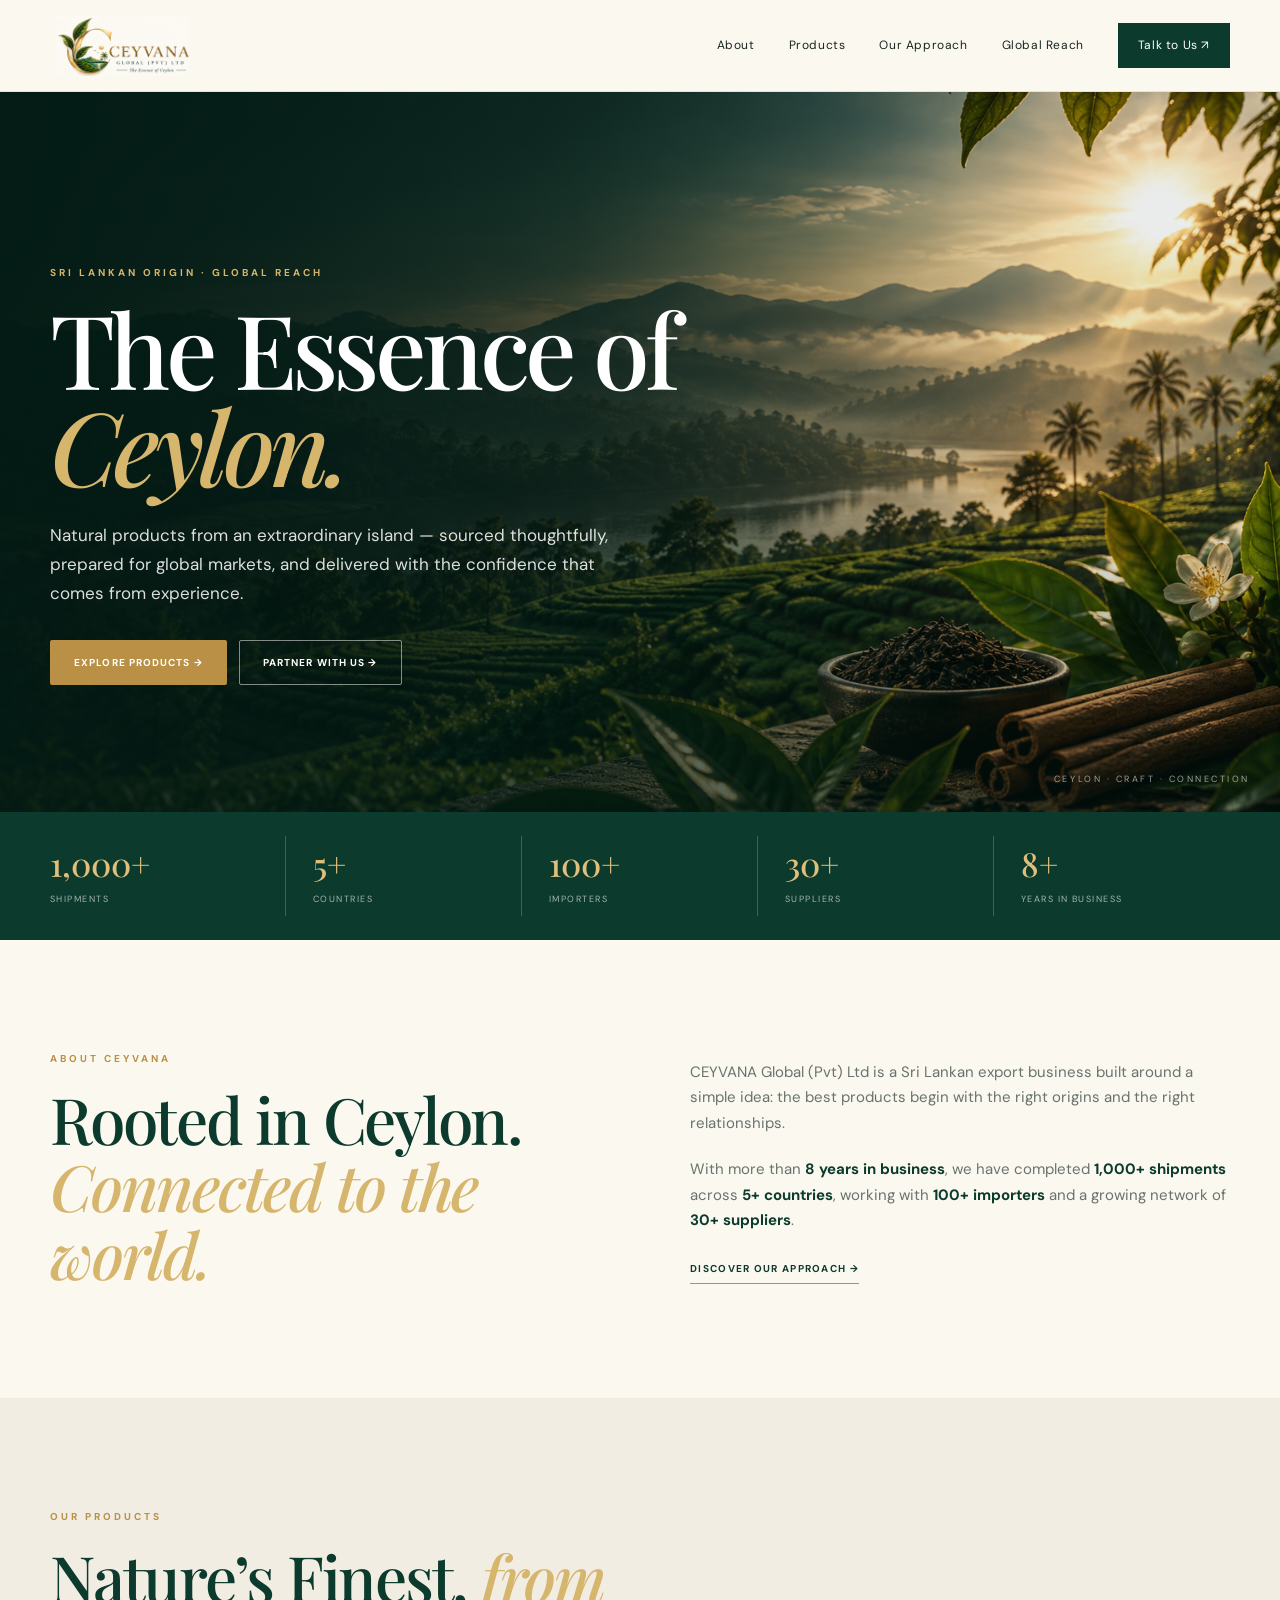
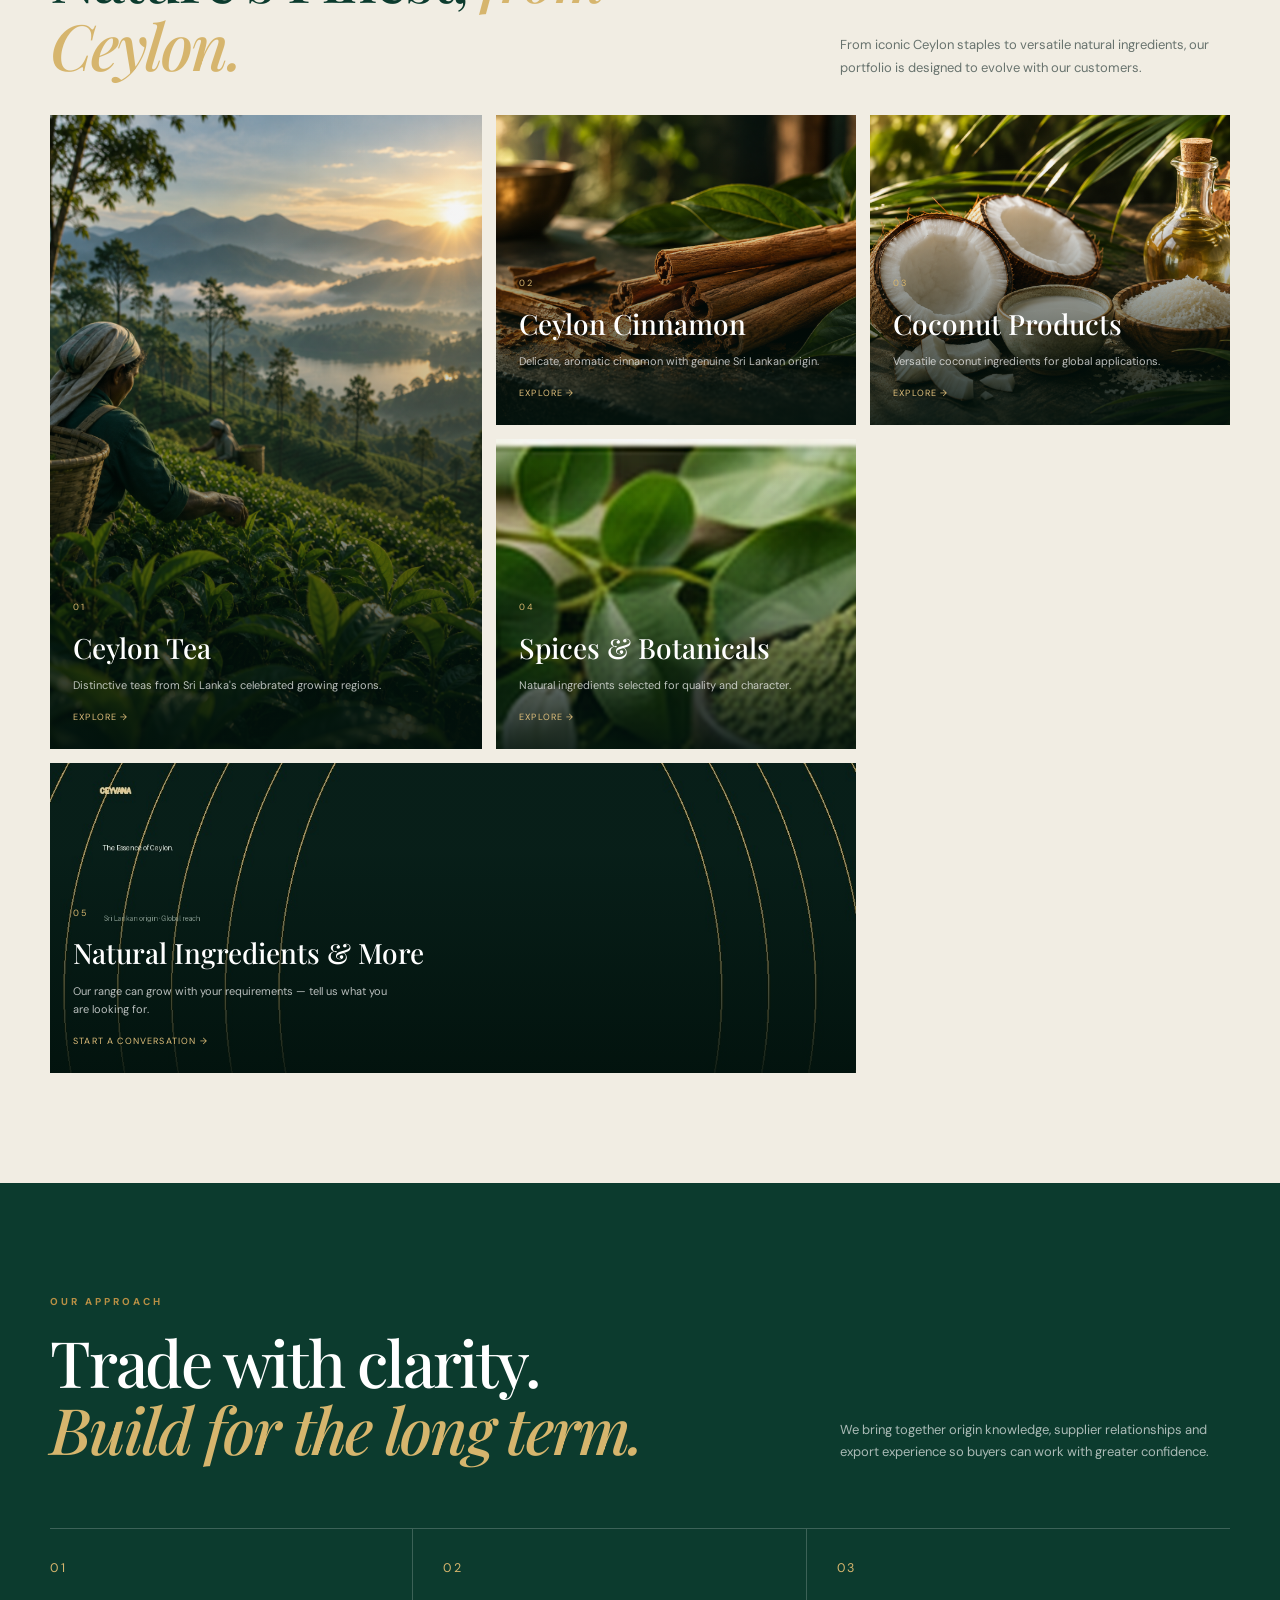
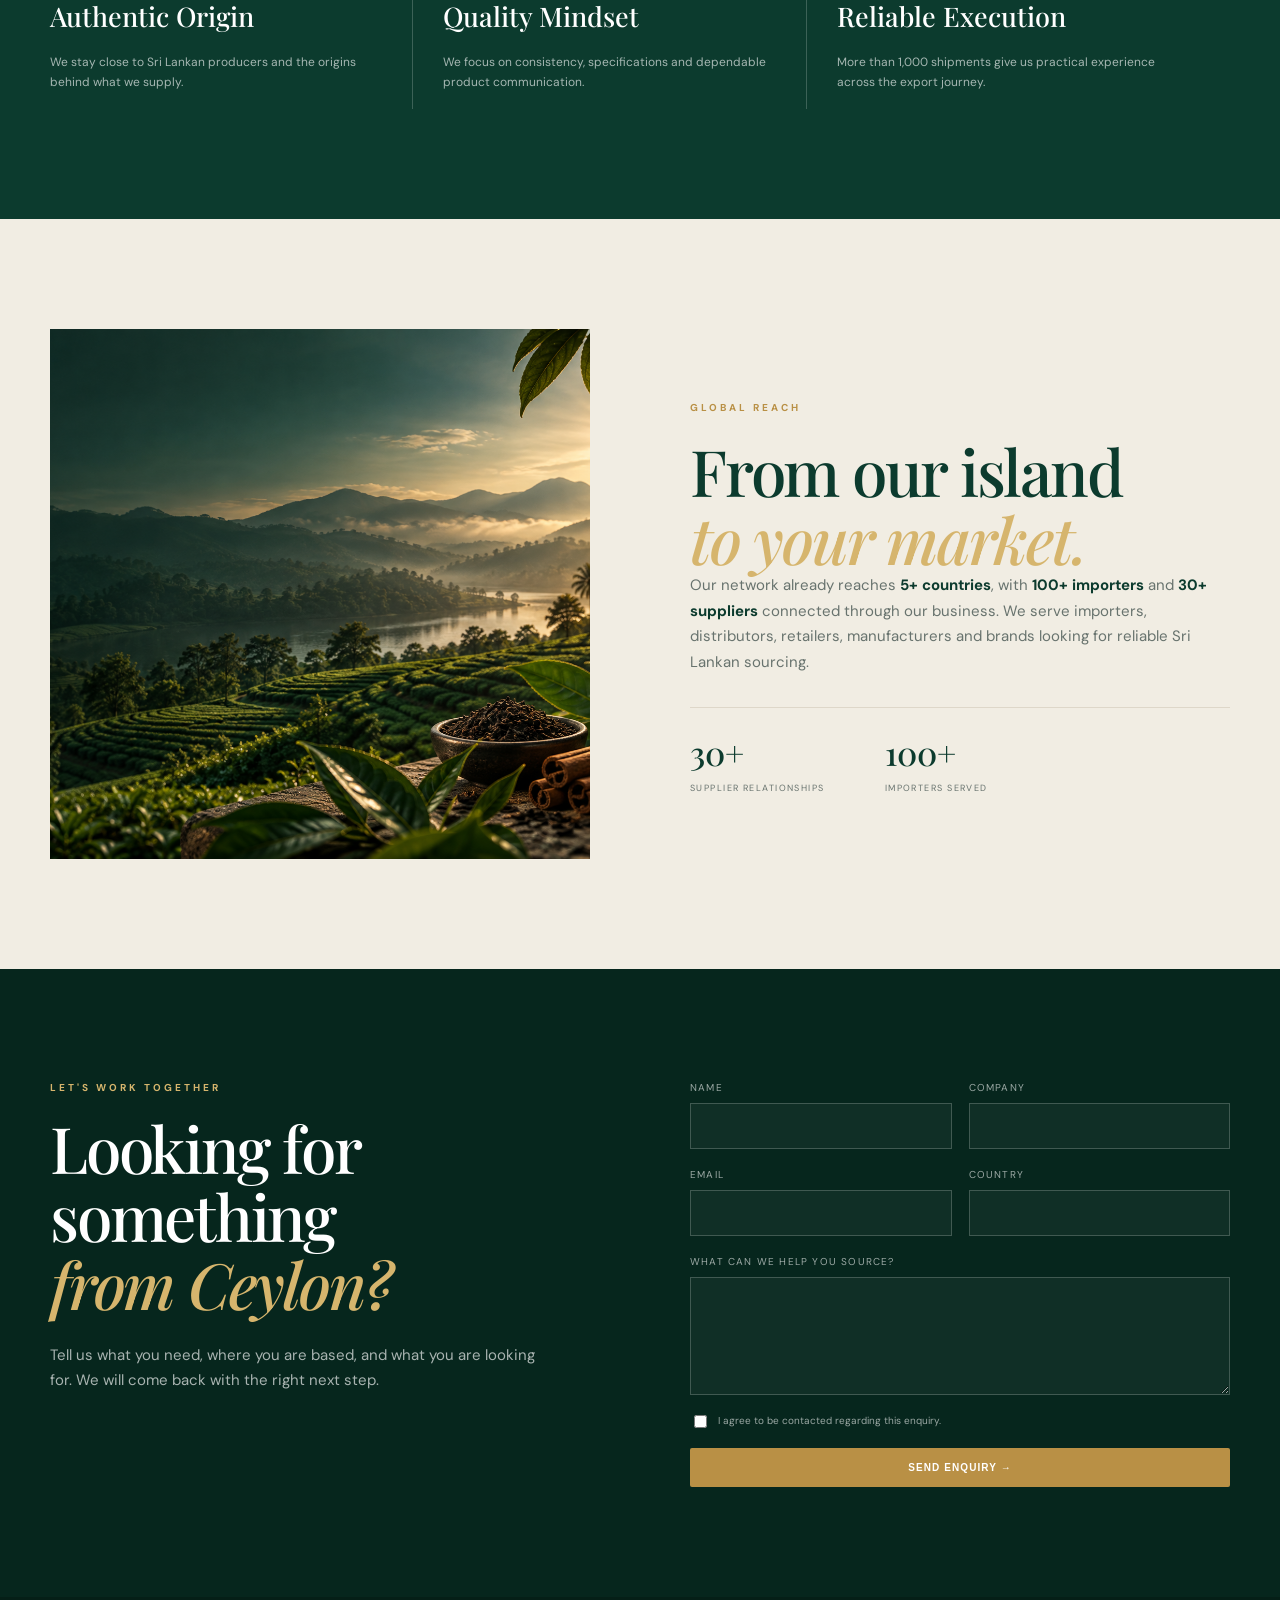
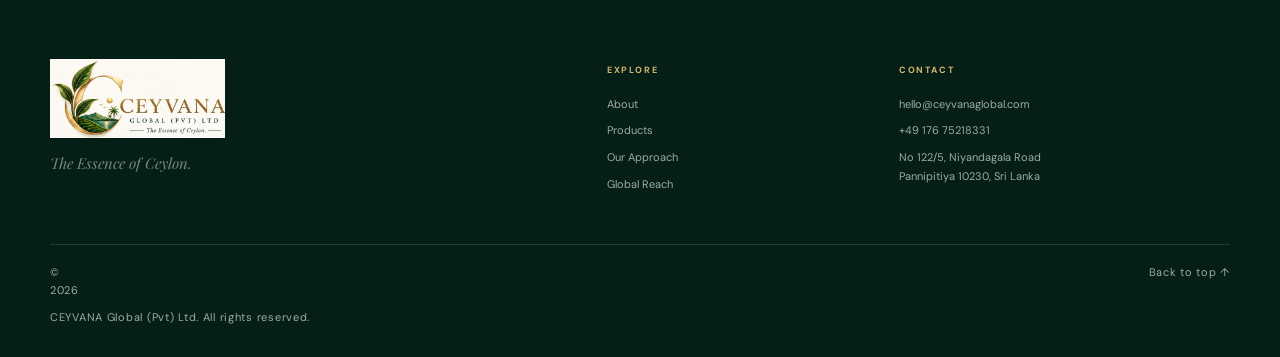
==== commit 5c62a340: "Add files via upload" ====
--- a/index.html
+++ b/index.html
@@ -12,5 +12,7 @@
 <article class="card wide"><img src="assets/images/ceyvana-og.jpg" alt="Plant-based natural ingredients from Sri Lanka" loading="lazy"><div class="shade"></div><div class="card-text"><small>05</small><h3>Natural Ingredients &amp; More</h3><p>Our range can grow with your requirements — tell us what you are looking for.</p><a href="#contact">Start a conversation →</a></div></article></div></div></section>
 <section class="section dark" id="approach"><div class="container"><div class="section-head dark-head"><div><p class="eyebrow">OUR APPROACH</p><h2>Trade with clarity.<br><em>Build for the long term.</em></h2></div><p>We bring together origin knowledge, supplier relationships and export experience so buyers can work with greater confidence.</p></div><div class="principles"><div><small>01</small><h3>Authentic Origin</h3><p>We stay close to Sri Lankan producers and the origins behind what we supply.</p></div><div><small>02</small><h3>Quality Mindset</h3><p>We focus on consistency, specifications and dependable product communication.</p></div><div><small>03</small><h3>Reliable Execution</h3><p>More than 1,000 shipments give us practical experience across the export journey.</p></div></div></div></section>
 <section class="section global" id="global"><div class="container global-grid"><div class="global-image"><img src="assets/images/ceylon-landscape-hero.png" alt="Sri Lankan tea country and tropical landscape" loading="lazy"></div><div class="copy"><p class="eyebrow">GLOBAL REACH</p><h2>From our island<br><em>to your market.</em></h2><p>Our network already reaches <strong>5+ countries</strong>, with <strong>100+ importers</strong> and <strong>30+ suppliers</strong> connected through our business. We serve importers, distributors, retailers, manufacturers and brands looking for reliable Sri Lankan sourcing.</p><div class="mini"><div><b>30+</b><span>Supplier relationships</span></div><div><b>100+</b><span>Importers served</span></div></div></div></div></section>
-<section class="section contact" id="contact"><div class="container contact-grid"><div><p class="eyebrow gold">LET'S WORK TOGETHER</p><h2>Looking for something<br><em>from Ceylon?</em></h2><p>Tell us what you need, where you are based, and what you are looking for. We will come back with the right next step.</p></div><form action="contact.php" method="post"><input class="hp" type="text" name="website" tabindex="-1" autocomplete="off"><label>Name<input name="name" required autocomplete="name"></label><label>Company<input name="company" autocomplete="organization"></label><label>Email<input type="email" name="email" required autocomplete="email"></label><label>Country<input name="country" autocomplete="country-name"></label><label class="full">What can we help you source?<textarea name="message" rows="5" required></textarea></label><label class="consent full"><input type="checkbox" name="consent" value="yes" required><span>I agree to be contacted regarding this enquiry.</span></label><button class="btn gold-btn full" type="submit">Send Enquiry →</button></form></div></section>
+<section class="section contact" id="contact"><div class="container contact-grid"><div><p class="eyebrow gold">LET'S WORK TOGETHER</p><h2>Looking for something<br><em>from Ceylon?</em></h2><p>Tell us what you need, where you are based, and what you are looking for. We will come back with the right next step.</p></div><form action="https://formspree.io/f/xnpqbyrq" method="POST"><input class="hp" type="text" name="_gotcha" tabindex="-1" autocomplete="off" aria-hidden="true"><label>Name<input name="name" required autocomplete="name"></label><label>Company<input name="company" autocomplete="organization"></label><label>Email<input type="email" name="email" required autocomplete="email"></label><label>Country<input name="country" autocomplete="country-name"></label><input type="hidden" name="subject" value="New CEYVANA Global website enquiry">
+<input type="hidden" name="_next" value="https://www.ceyvanaglobal.com/thank-you.html">
+<label class="full">What can we help you source?<textarea name="message" rows="5" required></textarea></label><label class="consent full"><input type="checkbox" name="consent" value="yes" required><span>I agree to be contacted regarding this enquiry.</span></label><button class="btn gold-btn full" type="submit">Send Enquiry →</button></form></div></section>
 </main><footer><div class="container foot-grid"><div><img src="assets/images/ceyvana-logo-header-tight.png" alt="CEYVANA Global" class="foot-logo"><p>The Essence of Ceylon.</p></div><div><h4>Explore</h4><a href="#about">About</a><a href="#products">Products</a><a href="#approach">Our Approach</a><a href="#global">Global Reach</a></div><div><h4>Contact</h4><a href="mailto:hello@ceyvanaglobal.com">hello@ceyvanaglobal.com</a><a href="tel:+4917675218331">+49 176 75218331</a><span>No 122/5, Niyandagala Road<br>Pannipitiya 10230, Sri Lanka</span></div></div><div class="container foot-bottom"><span>© <span id="year"></span> CEYVANA Global (Pvt) Ltd. All rights reserved.</span><a href="#top">Back to top ↑</a></div></footer><script src="assets/js/script.js"></script></body></html>
--- a/assets/css/styles.css
+++ b/assets/css/styles.css
@@ -1 +1 @@
- :root{--g:#0c3b2e;--deep:#06261d;--gold:#b99045;--gold2:#d6b56d;--ivory:#fbf8f0;--paper:#f1ede3;--ink:#17251f;--muted:#68736e;--line:#ded7c9;--serif:"Playfair Display",Georgia,serif;--sans:"DM Sans",Arial,sans-serif;--max:1180px}*{box-sizing:border-box}html{scroll-behavior:smooth}body{margin:0;background:var(--ivory);color:var(--ink);font:400 15px/1.7 var(--sans)}img{display:block;max-width:100%}a{text-decoration:none;color:inherit}.container{width:min(var(--max),calc(100% - 48px));margin:auto}.site-header{height:92px;position:sticky;top:0;z-index:50;background:rgba(251,248,240,.97);border-bottom:1px solid rgba(12,59,46,.1);backdrop-filter:blur(12px)}.nav-wrap{height:100%;display:flex;align-items:center;justify-content:space-between}.brand{width:170px}.brand img{width:100%}nav{display:flex;align-items:center;gap:34px;font-size:12px;letter-spacing:.05em}nav a:hover{color:var(--gold)}.nav-cta{background:var(--g);color:#fff;padding:12px 20px}.menu-toggle{display:none;background:none;border:0}.menu-toggle span{display:block;width:25px;height:2px;background:var(--g);margin:6px}.hero{height:720px;position:relative;overflow:hidden;color:#fff;display:flex;align-items:center;background:var(--deep)}.hero-img,.hero-shade{position:absolute;inset:0;width:100%;height:100%}.hero-img{object-fit:cover}.hero-shade{background:linear-gradient(90deg,rgba(3,26,20,.9),rgba(3,26,20,.58) 45%,rgba(3,26,20,.08) 82%),linear-gradient(0deg,rgba(3,26,20,.45),transparent 45%)}.hero-content{position:relative;z-index:2;padding-top:45px}.eyebrow{font-size:10px;letter-spacing:.3em;font-weight:700;color:var(--gold);margin:0 0 18px}.eyebrow.gold{color:var(--gold2)}h1,h2,h3{font-family:var(--serif);font-weight:500}.hero h1{font-size:clamp(58px,8vw,105px);line-height:.95;letter-spacing:-.045em;margin:0 0 28px}.hero h1 em,h2 em{font-style:italic;color:var(--gold2)}.hero-copy{max-width:590px;font-size:17px;color:rgba(255,255,255,.86);margin:0 0 32px}.actions{display:flex;gap:12px;flex-wrap:wrap}.btn{display:inline-flex;align-items:center;justify-content:center;gap:20px;padding:13px 23px;border:1px solid transparent;border-radius:2px;text-transform:uppercase;letter-spacing:.11em;font-size:10px;font-weight:700}.gold-btn{background:var(--gold);color:#fff}.gold-btn:hover{background:#a67d38}.ghost-btn{border-color:rgba(255,255,255,.5);color:#fff}.ghost-btn:hover{background:#fff;color:var(--g)}.hero-mark{position:absolute;right:30px;bottom:25px;font-size:9px;letter-spacing:.28em;color:rgba(255,255,255,.58)}.proof{background:var(--g);color:#fff}.stats{display:grid;grid-template-columns:repeat(5,1fr);padding:24px 0}.stats>div{padding:5px 27px;border-right:1px solid rgba(255,255,255,.2)}.stats>div:first-child{padding-left:0}.stats>div:last-child{border:0}.stats b,.mini b{font:500 33px var(--serif);color:#e0bf7b;display:block}.stats span,.mini span{font-size:9px;text-transform:uppercase;letter-spacing:.16em;color:rgba(255,255,255,.62)}.section{padding:110px 0}.split,.global-grid,.contact-grid{display:grid;grid-template-columns:1fr 1fr;gap:100px;align-items:start}.section h2,.contact h2{font-size:clamp(40px,5vw,64px);line-height:1.06;letter-spacing:-.035em;color:var(--g);margin:0}.copy{max-width:560px;color:var(--muted);padding-top:10px}.copy p{margin:0 0 21px}.copy strong{color:var(--g)}.text-link{display:inline-block;color:var(--g);font-size:10px;text-transform:uppercase;letter-spacing:.13em;font-weight:700;border-bottom:1px solid var(--gold);padding-bottom:6px}.products,.global{background:var(--paper)}.section-head{display:grid;grid-template-columns:1fr 390px;gap:45px;align-items:end;margin-bottom:36px}.section-head>p{color:var(--muted);font-size:13px;margin:0}.product-grid{display:grid;grid-template-columns:1.2fr 1fr 1fr;grid-auto-rows:310px;gap:14px}.card{position:relative;overflow:hidden;background:var(--deep);color:#fff}.card img{position:absolute;width:100%;height:100%;object-fit:cover;transition:.6s}.card:hover img{transform:scale(1.05)}.shade{position:absolute;inset:0;background:linear-gradient(0deg,rgba(2,18,13,.9),rgba(2,18,13,.03) 72%)}.card-text{position:absolute;left:23px;right:20px;bottom:20px}.card-text small{font-size:9px;letter-spacing:.2em;color:var(--gold2)}.card-text h3{font-size:28px;margin:5px 0}.card-text p{font-size:11px;color:rgba(255,255,255,.72);margin:0 0 8px;max-width:320px}.card-text a{font-size:9px;letter-spacing:.13em;text-transform:uppercase;color:#e0bf7b}.large{grid-row:span 2}.wide{grid-column:span 2}.dark{background:var(--g);color:#fff}.dark h2{color:#fff}.dark-head>p{color:rgba(255,255,255,.65)}.principles{display:grid;grid-template-columns:repeat(3,1fr);border-top:1px solid rgba(255,255,255,.2);margin-top:65px}.principles>div{padding:26px 30px 5px 0;border-right:1px solid rgba(255,255,255,.2);margin-right:30px}.principles>div:last-child{border:0}.principles small{color:var(--gold2);letter-spacing:.2em}.principles h3{font-size:27px;margin:13px 0 5px}.principles p{font-size:12px;color:rgba(255,255,255,.63);max-width:330px}.global-image{height:530px;overflow:hidden}.global-image img{width:100%;height:100%;object-fit:cover}.global-grid{align-items:center}.mini{display:flex;gap:60px;border-top:1px solid var(--line);padding-top:22px;margin-top:32px}.mini b{color:var(--g)}.mini span{color:var(--muted)}.contact{background:var(--deep);color:#fff}.contact h2{color:#fff}.contact>p,.contact-grid>div>p:not(.eyebrow){color:rgba(255,255,255,.65);max-width:490px}.contact-grid>div>p:not(.eyebrow){margin-top:25px}form{display:grid;grid-template-columns:1fr 1fr;gap:17px}form label{font-size:10px;text-transform:uppercase;letter-spacing:.12em;color:rgba(255,255,255,.6)}form input:not([type=checkbox]),form textarea{display:block;width:100%;margin-top:7px;padding:13px;border:1px solid rgba(255,255,255,.2);background:rgba(255,255,255,.04);color:#fff;border-radius:0;outline:0;font:14px var(--sans)}form input:focus,form textarea:focus{border-color:var(--gold)}form textarea{resize:vertical}.full{grid-column:1/-1}.consent{display:flex!important;gap:8px;align-items:flex-start;text-transform:none!important;letter-spacing:0!important}.consent input{accent-color:var(--gold);margin-top:3px}.hp{position:absolute;left:-9999px;opacity:0}footer{background:#051f17;color:#fff;padding:62px 0 22px}.foot-grid{display:grid;grid-template-columns:1.5fr .7fr 1fr;gap:60px}.foot-logo{width:190px}.foot-grid p{font:italic 15px var(--serif);color:rgba(255,255,255,.45)}footer h4{font-size:9px;letter-spacing:.2em;text-transform:uppercase;color:var(--gold2);margin:4px 0 16px}footer a,footer span{display:block;font-size:11px;color:rgba(255,255,255,.62);margin-bottom:8px}footer a:hover{color:#fff}.foot-bottom{display:flex;justify-content:space-between;border-top:1px solid rgba(255,255,255,.12);padding-top:18px;margin-top:42px;font-size:9px;letter-spacing:.08em;color:rgba(255,255,255,.4)}@media(max-width:1050px){.site-header{height:78px}.brand{width:170px;height:58px}.menu-toggle{display:block}.main-nav{position:absolute;top:78px;left:0;right:0;background:var(--ivory);display:none;flex-direction:column;align-items:stretch;gap:0;padding:12px 24px 22px}.main-nav.open{display:flex}.main-nav a{padding:12px 0}.nav-cta{text-align:center;margin-top:5px}.hero{height:660px}.hero h1{font-size:58px}.stats{grid-template-columns:repeat(3,1fr);gap:10px}.stats>div{border:0;padding:5px 12px}.section{padding:80px 0}.split,.global-grid,.contact-grid{grid-template-columns:1fr;gap:40px}.section-head{grid-template-columns:1fr;gap:12px}.product-grid{grid-template-columns:1fr 1fr;grid-auto-rows:300px}.large{grid-row:span 1}.wide{grid-column:1/-1}.global-image{height:390px}.principles{grid-template-columns:1fr}.principles>div{border-right:0;border-bottom:1px solid rgba(255,255,255,.2);margin:0}.foot-grid{grid-template-columns:1fr 1fr}.foot-grid>div:first-child{grid-column:1/-1}}@media(max-width:640px){.container{width:calc(100% - 32px)}.hero{height:690px}.hero-img{object-position:62% center}.hero-shade{background:linear-gradient(90deg,rgba(3,26,20,.91),rgba(3,26,20,.36)),linear-gradient(0deg,rgba(3,26,20,.55),transparent 60%)}.hero h1{font-size:51px}.hero-copy{font-size:14px}.actions{flex-direction:column;max-width:275px}.btn{justify-content:space-between}.hero-mark{display:none}.stats{grid-template-columns:repeat(2,1fr)}.stats>div:last-child{grid-column:1/-1}.stats b{font-size:26px}.stats span{font-size:8px}.section{padding:70px 0}.section h2,.contact h2{font-size:42px}.product-grid{grid-template-columns:1fr;grid-auto-rows:350px}.large,.wide{grid-column:auto;grid-row:auto}.global-image{height:300px}.mini{gap:30px}form{grid-template-columns:1fr}.full{grid-column:auto}.foot-grid{grid-template-columns:1fr}.foot-grid>div:first-child{grid-column:auto}.foot-bottom{flex-direction:column;gap:10px}}+ :root{--g:#0c3b2e;--deep:#06261d;--gold:#b99045;--gold2:#d6b56d;--ivory:#fbf8f0;--paper:#f1ede3;--ink:#17251f;--muted:#68736e;--line:#ded7c9;--serif:"Playfair Display",Georgia,serif;--sans:"DM Sans",Arial,sans-serif;--max:1180px}*{box-sizing:border-box}html{scroll-behavior:smooth}body{margin:0;background:var(--ivory);color:var(--ink);font:400 15px/1.7 var(--sans)}img{display:block;max-width:100%}a{text-decoration:none;color:inherit}.container{width:min(var(--max),calc(100% - 48px));margin:auto}.site-header{height:92px;position:sticky;top:0;z-index:50;background:rgba(251,248,240,.97);border-bottom:1px solid rgba(12,59,46,.1);backdrop-filter:blur(12px)}.nav-wrap{height:100%;display:flex;align-items:center;justify-content:space-between}.brand{width:145px;height:60px;display:flex;align-items:center}.brand img{width:100%;height:60px;object-fit:contain}nav{display:flex;align-items:center;gap:34px;font-size:12px;letter-spacing:.05em}nav a:hover{color:var(--gold)}.nav-cta{background:var(--g);color:#fff;padding:12px 20px}.menu-toggle{display:none;background:none;border:0}.menu-toggle span{display:block;width:25px;height:2px;background:var(--g);margin:6px}.hero{height:720px;position:relative;overflow:hidden;color:#fff;display:flex;align-items:center;background:var(--deep)}.hero-img,.hero-shade{position:absolute;inset:0;width:100%;height:100%}.hero-img{object-fit:cover}.hero-shade{background:linear-gradient(90deg,rgba(3,26,20,.9),rgba(3,26,20,.58) 45%,rgba(3,26,20,.08) 82%),linear-gradient(0deg,rgba(3,26,20,.45),transparent 45%)}.hero-content{position:relative;z-index:2;padding-top:45px}.eyebrow{font-size:10px;letter-spacing:.3em;font-weight:700;color:var(--gold);margin:0 0 18px}.eyebrow.gold{color:var(--gold2)}h1,h2,h3{font-family:var(--serif);font-weight:500}.hero h1{font-size:clamp(58px,8vw,105px);line-height:.95;letter-spacing:-.045em;margin:0 0 28px}.hero h1 em,h2 em{font-style:italic;color:var(--gold2)}.hero-copy{max-width:590px;font-size:17px;color:rgba(255,255,255,.86);margin:0 0 32px}.actions{display:flex;gap:12px;flex-wrap:wrap}.btn{display:inline-flex;align-items:center;justify-content:center;gap:20px;padding:13px 23px;border:1px solid transparent;border-radius:2px;text-transform:uppercase;letter-spacing:.11em;font-size:10px;font-weight:700}.gold-btn{background:var(--gold);color:#fff}.gold-btn:hover{background:#a67d38}.ghost-btn{border-color:rgba(255,255,255,.5);color:#fff}.ghost-btn:hover{background:#fff;color:var(--g)}.hero-mark{position:absolute;right:30px;bottom:25px;font-size:9px;letter-spacing:.28em;color:rgba(255,255,255,.58)}.proof{background:var(--g);color:#fff}.stats{display:grid;grid-template-columns:repeat(5,1fr);padding:24px 0}.stats>div{padding:5px 27px;border-right:1px solid rgba(255,255,255,.2)}.stats>div:first-child{padding-left:0}.stats>div:last-child{border:0}.stats b,.mini b{font:500 33px var(--serif);color:#e0bf7b;display:block}.stats span,.mini span{font-size:9px;text-transform:uppercase;letter-spacing:.16em;color:rgba(255,255,255,.62)}.section{padding:110px 0}.split,.global-grid,.contact-grid{display:grid;grid-template-columns:1fr 1fr;gap:100px;align-items:start}.section h2,.contact h2{font-size:clamp(40px,5vw,64px);line-height:1.06;letter-spacing:-.035em;color:var(--g);margin:0}.copy{max-width:560px;color:var(--muted);padding-top:10px}.copy p{margin:0 0 21px}.copy strong{color:var(--g)}.text-link{display:inline-block;color:var(--g);font-size:10px;text-transform:uppercase;letter-spacing:.13em;font-weight:700;border-bottom:1px solid var(--gold);padding-bottom:6px}.products,.global{background:var(--paper)}.section-head{display:grid;grid-template-columns:1fr 390px;gap:45px;align-items:end;margin-bottom:36px}.section-head>p{color:var(--muted);font-size:13px;margin:0}.product-grid{display:grid;grid-template-columns:1.2fr 1fr 1fr;grid-auto-rows:310px;gap:14px}.card{position:relative;overflow:hidden;background:var(--deep);color:#fff}.card img{position:absolute;width:100%;height:100%;object-fit:cover;transition:.6s}.card:hover img{transform:scale(1.05)}.shade{position:absolute;inset:0;background:linear-gradient(0deg,rgba(2,18,13,.9),rgba(2,18,13,.03) 72%)}.card-text{position:absolute;left:23px;right:20px;bottom:20px}.card-text small{font-size:9px;letter-spacing:.2em;color:var(--gold2)}.card-text h3{font-size:28px;margin:5px 0}.card-text p{font-size:11px;color:rgba(255,255,255,.72);margin:0 0 8px;max-width:320px}.card-text a{font-size:9px;letter-spacing:.13em;text-transform:uppercase;color:#e0bf7b}.large{grid-row:span 2}.wide{grid-column:span 2}.dark{background:var(--g);color:#fff}.dark h2{color:#fff}.dark-head>p{color:rgba(255,255,255,.65)}.principles{display:grid;grid-template-columns:repeat(3,1fr);border-top:1px solid rgba(255,255,255,.2);margin-top:65px}.principles>div{padding:26px 30px 5px 0;border-right:1px solid rgba(255,255,255,.2);margin-right:30px}.principles>div:last-child{border:0}.principles small{color:var(--gold2);letter-spacing:.2em}.principles h3{font-size:27px;margin:13px 0 5px}.principles p{font-size:12px;color:rgba(255,255,255,.63);max-width:330px}.global-image{height:530px;overflow:hidden}.global-image img{width:100%;height:100%;object-fit:cover}.global-grid{align-items:center}.mini{display:flex;gap:60px;border-top:1px solid var(--line);padding-top:22px;margin-top:32px}.mini b{color:var(--g)}.mini span{color:var(--muted)}.contact{background:var(--deep);color:#fff}.contact h2{color:#fff}.contact>p,.contact-grid>div>p:not(.eyebrow){color:rgba(255,255,255,.65);max-width:490px}.contact-grid>div>p:not(.eyebrow){margin-top:25px}form{display:grid;grid-template-columns:1fr 1fr;gap:17px}form label{font-size:10px;text-transform:uppercase;letter-spacing:.12em;color:rgba(255,255,255,.6)}form input:not([type=checkbox]),form textarea{display:block;width:100%;margin-top:7px;padding:13px;border:1px solid rgba(255,255,255,.2);background:rgba(255,255,255,.04);color:#fff;border-radius:0;outline:0;font:14px var(--sans)}form input:focus,form textarea:focus{border-color:var(--gold)}form textarea{resize:vertical}.full{grid-column:1/-1}.consent{display:flex!important;gap:8px;align-items:flex-start;text-transform:none!important;letter-spacing:0!important}.consent input{accent-color:var(--gold);margin-top:3px}.hp{position:absolute;left:-9999px;opacity:0}footer{background:#051f17;color:#fff;padding:62px 0 22px}.foot-grid{display:grid;grid-template-columns:1.5fr .7fr 1fr;gap:60px}.foot-logo{width:175px;height:auto;object-fit:contain}.foot-grid p{font:italic 15px var(--serif);color:rgba(255,255,255,.45)}footer h4{font-size:9px;letter-spacing:.2em;text-transform:uppercase;color:var(--gold2);margin:4px 0 16px}footer a,footer span{display:block;font-size:11px;color:rgba(255,255,255,.62);margin-bottom:8px}footer a:hover{color:#fff}.foot-bottom{display:flex;justify-content:space-between;border-top:1px solid rgba(255,255,255,.12);padding-top:18px;margin-top:42px;font-size:9px;letter-spacing:.08em;color:rgba(255,255,255,.4)}@media(max-width:1050px){.site-header{height:78px}.brand{width:145px;height:58px}.menu-toggle{display:block}.main-nav{position:absolute;top:78px;left:0;right:0;background:var(--ivory);display:none;flex-direction:column;align-items:stretch;gap:0;padding:12px 24px 22px}.main-nav.open{display:flex}.main-nav a{padding:12px 0}.nav-cta{text-align:center;margin-top:5px}.hero{height:660px}.hero h1{font-size:58px}.stats{grid-template-columns:repeat(3,1fr);gap:10px}.stats>div{border:0;padding:5px 12px}.section{padding:80px 0}.split,.global-grid,.contact-grid{grid-template-columns:1fr;gap:40px}.section-head{grid-template-columns:1fr;gap:12px}.product-grid{grid-template-columns:1fr 1fr;grid-auto-rows:300px}.large{grid-row:span 1}.wide{grid-column:1/-1}.global-image{height:390px}.principles{grid-template-columns:1fr}.principles>div{border-right:0;border-bottom:1px solid rgba(255,255,255,.2);margin:0}.foot-grid{grid-template-columns:1fr 1fr}.foot-grid>div:first-child{grid-column:1/-1}.foot-logo{max-width:175px}}@media(max-width:640px){.container{width:calc(100% - 32px)}.brand{width:135px;height:52px}.brand img{height:52px}.hero{height:690px}.hero-img{object-position:62% center}.hero-shade{background:linear-gradient(90deg,rgba(3,26,20,.91),rgba(3,26,20,.36)),linear-gradient(0deg,rgba(3,26,20,.55),transparent 60%)}.hero h1{font-size:51px}.hero-copy{font-size:14px}.actions{flex-direction:column;max-width:275px}.btn{justify-content:space-between}.hero-mark{display:none}.stats{grid-template-columns:repeat(2,1fr)}.stats>div:last-child{grid-column:1/-1}.stats b{font-size:26px}.stats span{font-size:8px}.section{padding:70px 0}.section h2,.contact h2{font-size:42px}.product-grid{grid-template-columns:1fr;grid-auto-rows:350px}.large,.wide{grid-column:auto;grid-row:auto}.global-image{height:300px}.mini{gap:30px}form{grid-template-columns:1fr}.full{grid-column:auto}.foot-grid{grid-template-columns:1fr}.foot-grid>div:first-child{grid-column:auto}.foot-bottom{flex-direction:column;gap:10px}}
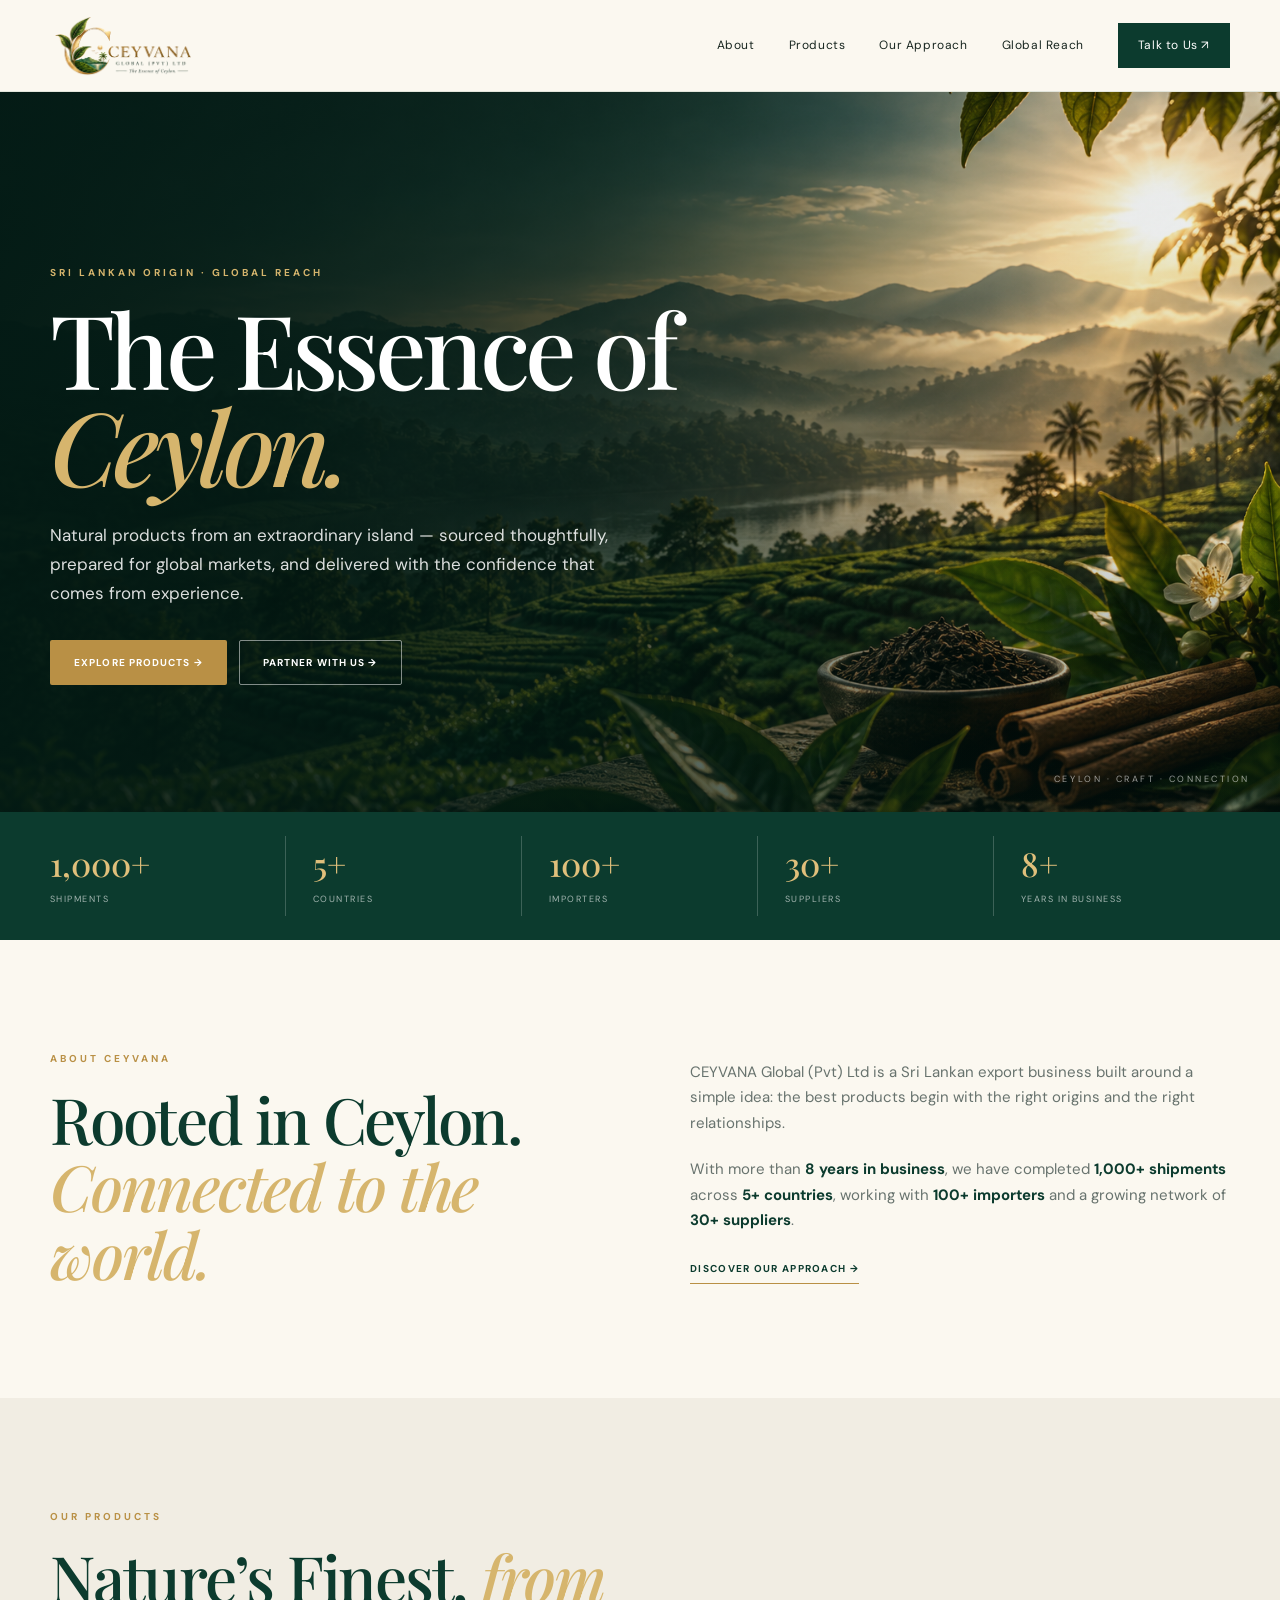
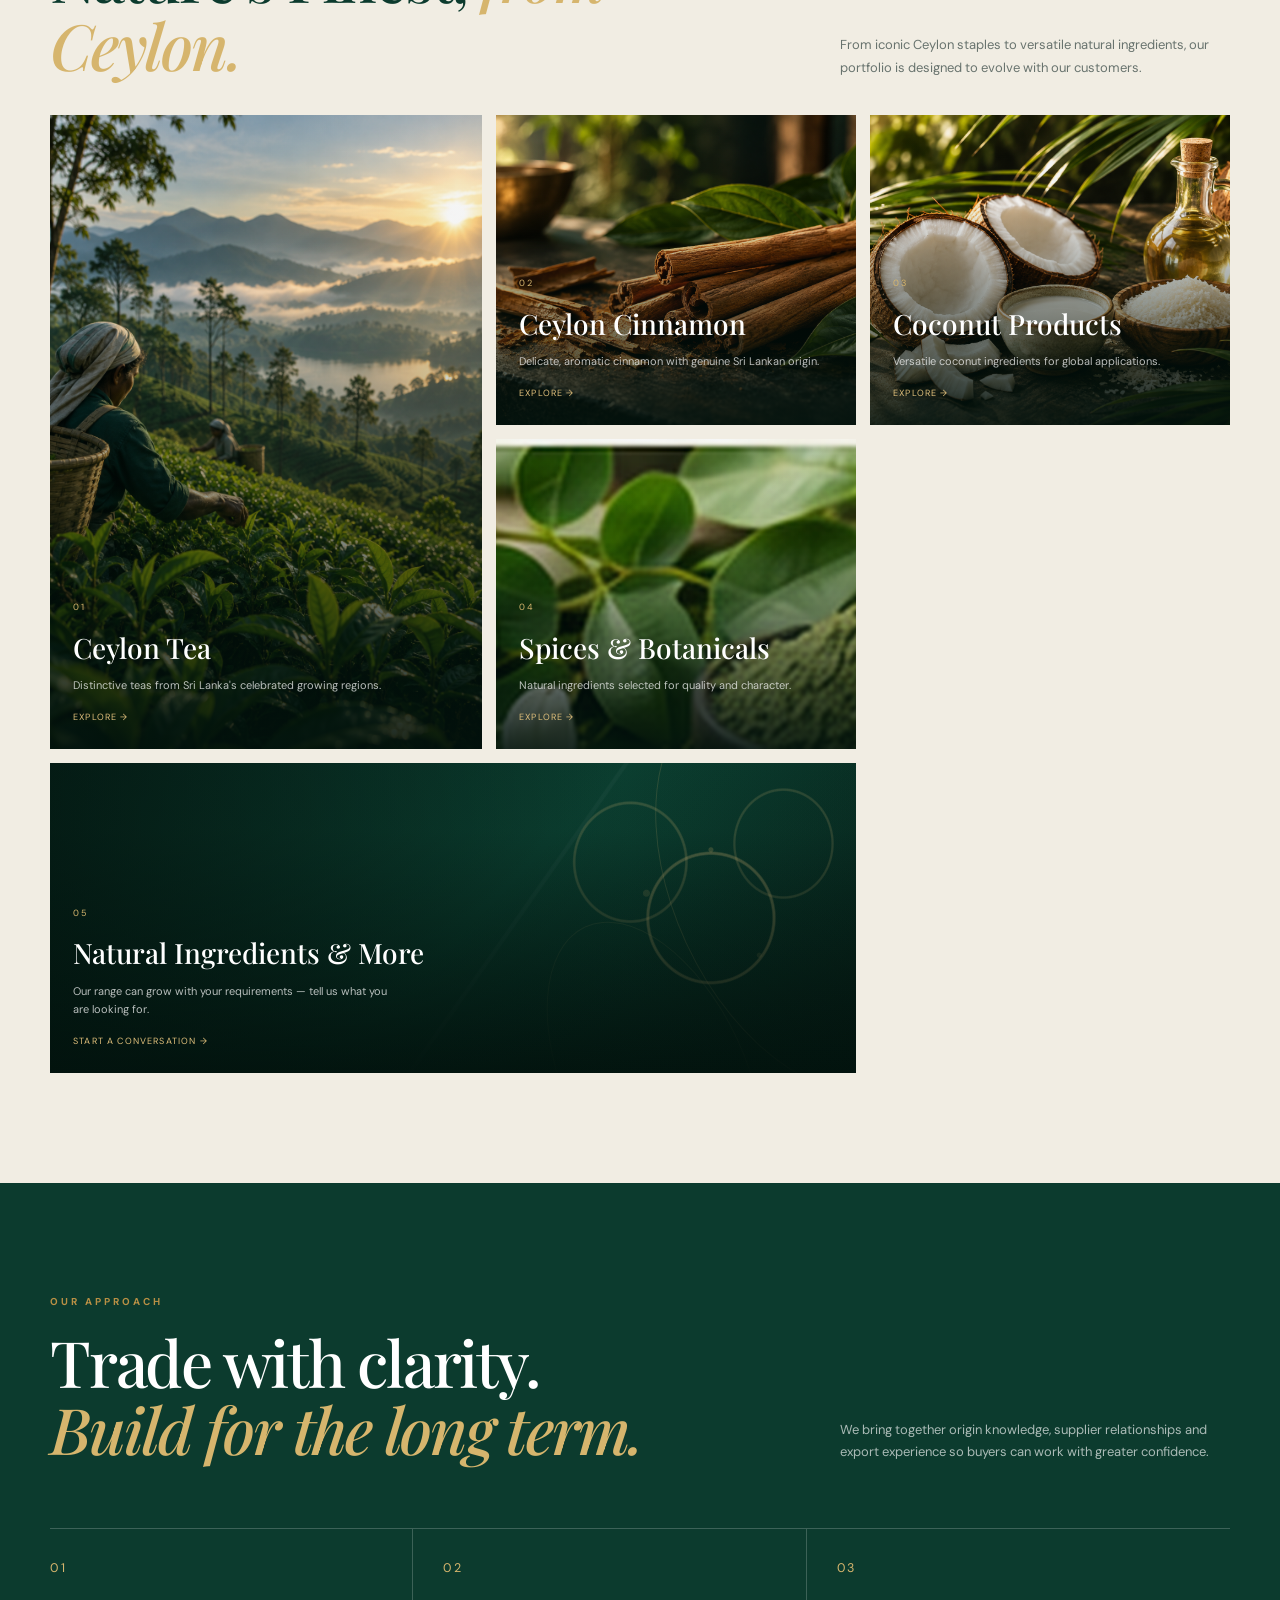
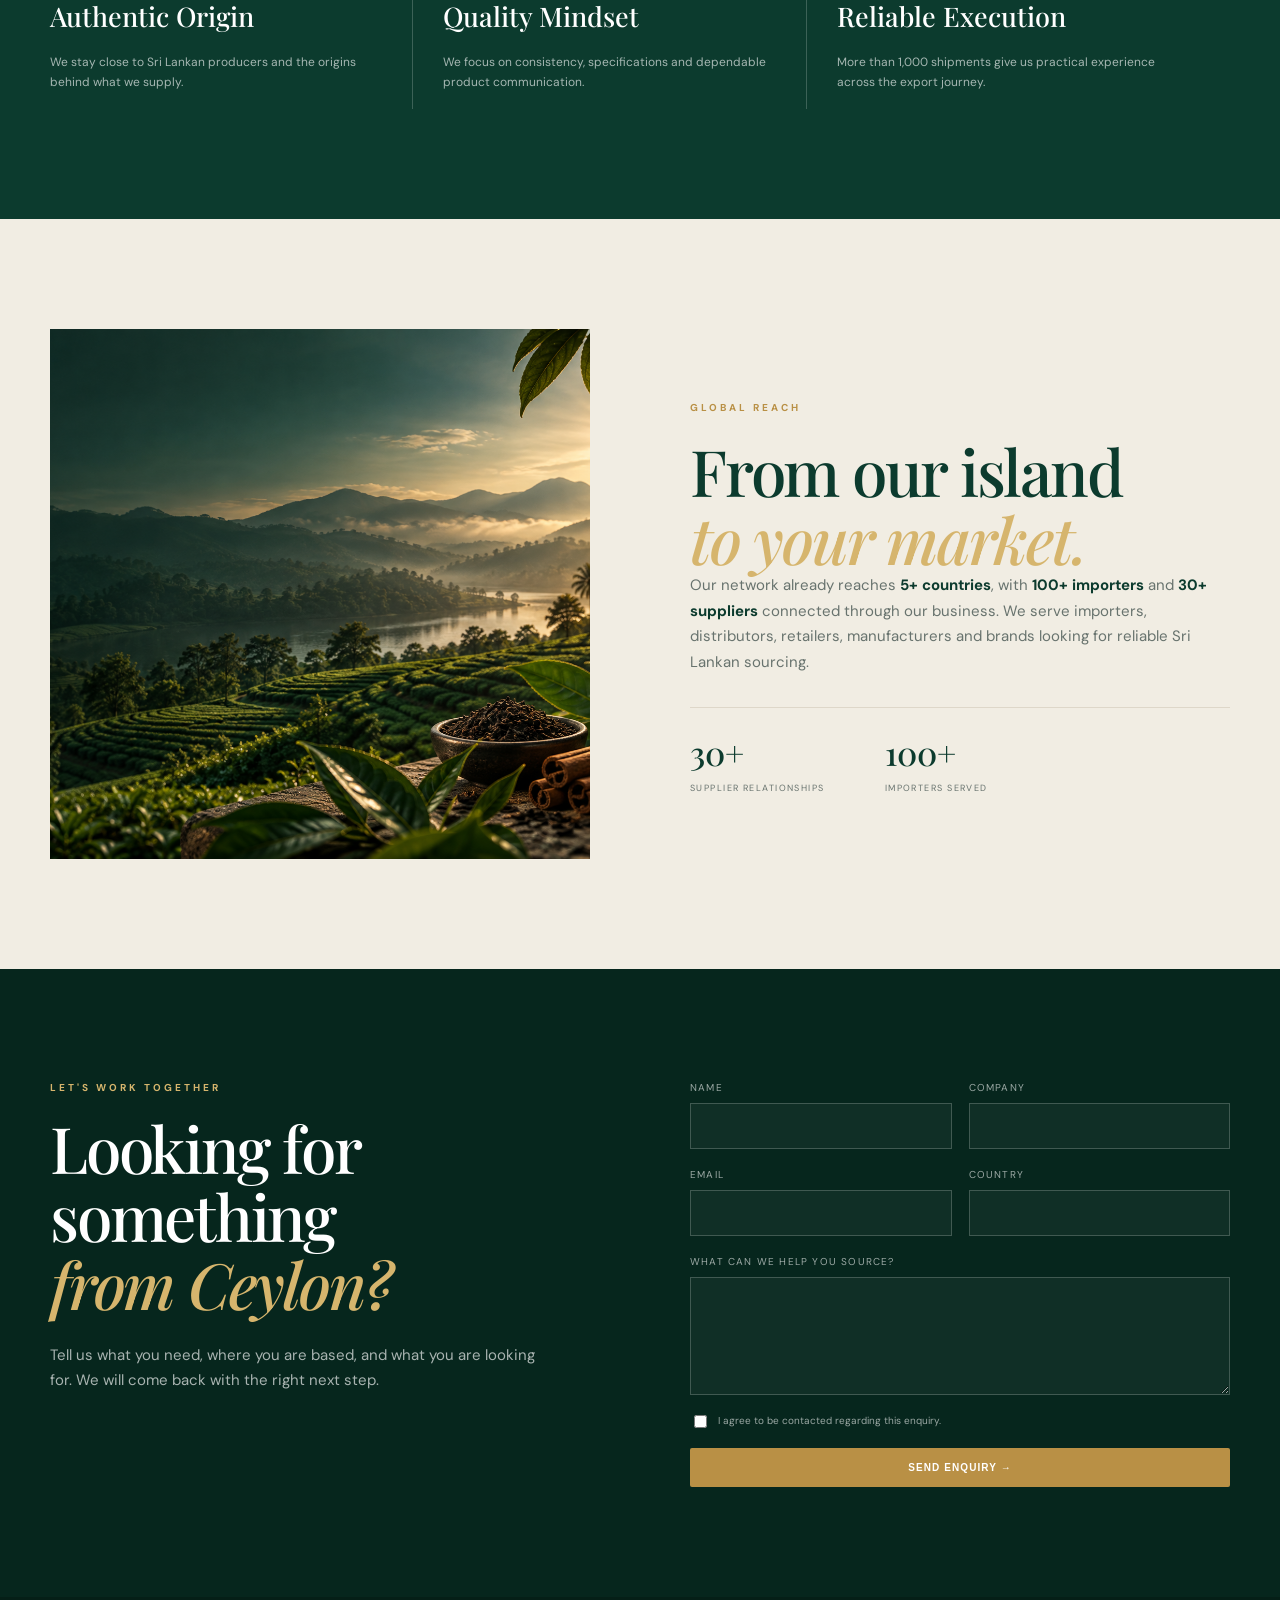
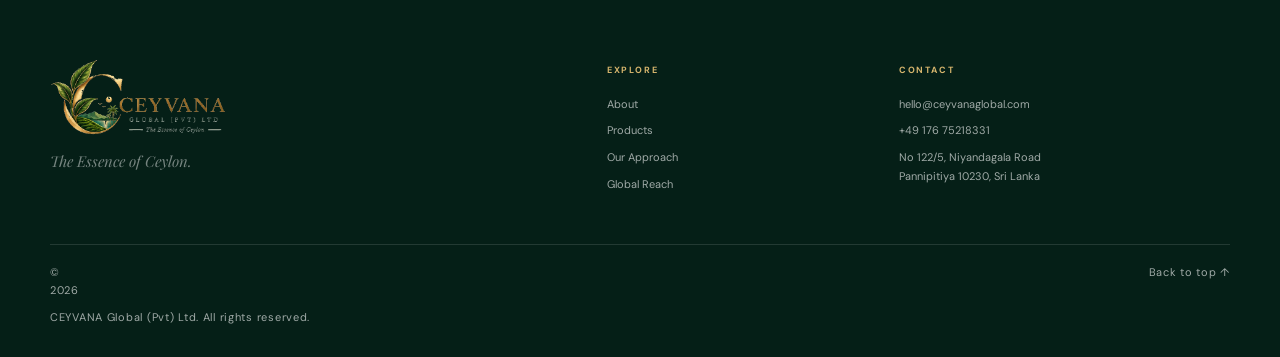
==== commit 2e816a1f: "Add files via upload" ====
--- a/index.html
+++ b/index.html
@@ -1,5 +1,5 @@
-<!doctype html><html lang="en"><head><meta charset="utf-8"><meta name="viewport" content="width=device-width,initial-scale=1"><title>CEYVANA Global | Sri Lankan Exporter of Ceylon Tea, Cinnamon & Natural Products</title><meta name="description" content="CEYVANA Global is a Sri Lankan export company supplying Ceylon tea, cinnamon, coconut products, spices and natural ingredients to international buyers. 1,000+ shipments, 5+ countries, 100+ importers, 30+ suppliers and 8+ years in business."><meta name="keywords" content="Sri Lankan exporter,Ceylon tea exporter,Ceylon cinnamon exporter,Sri Lankan spices,coconut products Sri Lanka,natural ingredients exporter,Sri Lanka export company,Ceylon products wholesale"><meta name="robots" content="index,follow,max-image-preview:large"><link rel="canonical" href="https://www.ceyvanaglobal.com/"><meta name="theme-color" content="#0c3b2e"><meta property="og:type" content="website"><meta property="og:title" content="CEYVANA Global — The Essence of Ceylon"><meta property="og:description" content="Sri Lankan origin. Global reach. Thoughtfully sourced Ceylon products for international buyers."><meta property="og:url" content="https://www.ceyvanaglobal.com/"><meta property="og:image" content="https://www.ceyvanaglobal.com/assets/images/ceyvana-og.jpg"><meta name="twitter:card" content="summary_large_image"><meta name="twitter:image" content="https://www.ceyvanaglobal.com/assets/images/ceyvana-og.jpg"><link rel="icon" href="assets/images/ceyvana-logo-header-tight.png"><link rel="preconnect" href="https://fonts.googleapis.com"><link rel="preconnect" href="https://fonts.gstatic.com" crossorigin><link href="https://fonts.googleapis.com/css2?family=DM+Sans:wght@400;500;600;700&family=Playfair+Display:wght@500;600;700&display=swap" rel="stylesheet"><link rel="stylesheet" href="assets/css/styles.css"><script type="application/ld+json">{"@context":"https://schema.org","@type":"Organization","name":"CEYVANA Global (Pvt) Ltd","url":"https://www.ceyvanaglobal.com/","logo":"https://www.ceyvanaglobal.com/assets/images/ceyvana-logo-header-tight.png","email":"hello@ceyvanaglobal.com","telephone":"+49 176 75218331","address":{"@type":"PostalAddress","streetAddress":"No 122/5, Niyandagala Road","addressLocality":"Pannipitiya","postalCode":"10230","addressCountry":"LK"},"description":"Sri Lankan export company supplying Ceylon tea, cinnamon, coconut products, spices and natural ingredients to international markets."}</script></head><body>
-<header class="site-header"><div class="container nav-wrap"><a class="brand" href="#top" aria-label="CEYVANA Global home"><img src="assets/images/ceyvana-logo-header-tight.png" alt="CEYVANA Global — The Essence of Ceylon" width="590" height="280"></a><button class="menu-toggle" aria-expanded="false" aria-controls="main-nav" aria-label="Open navigation"><span></span><span></span></button><nav id="main-nav"><a href="#about">About</a><a href="#products">Products</a><a href="#approach">Our Approach</a><a href="#global">Global Reach</a><a class="nav-cta" href="#contact">Talk to Us ↗</a></nav></div></header>
+<!doctype html><html lang="en"><head><meta charset="utf-8"><meta name="viewport" content="width=device-width,initial-scale=1"><title>CEYVANA Global | Sri Lankan Exporter of Ceylon Tea, Cinnamon & Natural Products</title><meta name="description" content="CEYVANA Global is a Sri Lankan export company supplying Ceylon tea, cinnamon, coconut products, spices and natural ingredients to international buyers. 1,000+ shipments, 5+ countries, 100+ importers, 30+ suppliers and 8+ years in business."><meta name="keywords" content="Sri Lankan exporter,Ceylon tea exporter,Ceylon cinnamon exporter,Sri Lankan spices,coconut products Sri Lanka,natural ingredients exporter,Sri Lanka export company,Ceylon products wholesale"><meta name="robots" content="index,follow,max-image-preview:large"><link rel="canonical" href="https://www.ceyvanaglobal.com/"><meta name="theme-color" content="#0c3b2e"><meta property="og:type" content="website"><meta property="og:title" content="CEYVANA Global — The Essence of Ceylon"><meta property="og:description" content="Sri Lankan origin. Global reach. Thoughtfully sourced Ceylon products for international buyers."><meta property="og:url" content="https://www.ceyvanaglobal.com/"><meta property="og:image" content="https://www.ceyvanaglobal.com/assets/images/ceyvana-og.jpg"><meta name="twitter:card" content="summary_large_image"><meta name="twitter:image" content="https://www.ceyvanaglobal.com/assets/images/ceyvana-og.jpg"><link rel="icon" href="assets/images/ceyvana-logo-header-transparent.png"><link rel="preconnect" href="https://fonts.googleapis.com"><link rel="preconnect" href="https://fonts.gstatic.com" crossorigin><link href="https://fonts.googleapis.com/css2?family=DM+Sans:wght@400;500;600;700&family=Playfair+Display:wght@500;600;700&display=swap" rel="stylesheet"><link rel="stylesheet" href="assets/css/styles.css"><script type="application/ld+json">{"@context":"https://schema.org","@type":"Organization","name":"CEYVANA Global (Pvt) Ltd","url":"https://www.ceyvanaglobal.com/","logo":"https://www.ceyvanaglobal.com/assets/images/ceyvana-logo-header-transparent.png","email":"hello@ceyvanaglobal.com","telephone":"+49 176 75218331","address":{"@type":"PostalAddress","streetAddress":"No 122/5, Niyandagala Road","addressLocality":"Pannipitiya","postalCode":"10230","addressCountry":"LK"},"description":"Sri Lankan export company supplying Ceylon tea, cinnamon, coconut products, spices and natural ingredients to international markets."}</script></head><body>
+<header class="site-header"><div class="container nav-wrap"><a class="brand" href="#top" aria-label="CEYVANA Global home"><img src="assets/images/ceyvana-logo-header-transparent.png" alt="CEYVANA Global — The Essence of Ceylon" width="590" height="280"></a><button class="menu-toggle" aria-expanded="false" aria-controls="main-nav" aria-label="Open navigation"><span></span><span></span></button><nav id="main-nav"><a href="#about">About</a><a href="#products">Products</a><a href="#approach">Our Approach</a><a href="#global">Global Reach</a><a class="nav-cta" href="#contact">Talk to Us ↗</a></nav></div></header>
 <main id="top">
 <section class="hero"><img class="hero-img" src="assets/images/ceylon-landscape-hero.png" alt="Emerald Ceylon tea country with mountains, lake and cinnamon" fetchpriority="high"><div class="hero-shade"></div><div class="container hero-content"><p class="eyebrow gold">SRI LANKAN ORIGIN · GLOBAL REACH</p><h1>The Essence of<br><em>Ceylon.</em></h1><p class="hero-copy">Natural products from an extraordinary island — sourced thoughtfully, prepared for global markets, and delivered with the confidence that comes from experience.</p><div class="actions"><a class="btn gold-btn" href="#products">Explore Products →</a><a class="btn ghost-btn" href="#contact">Partner With Us →</a></div></div><div class="hero-mark">CEYLON · CRAFT · CONNECTION</div></section>
 <section class="proof"><div class="container stats"><div><b>1,000+</b><span>Shipments</span></div><div><b>5+</b><span>Countries</span></div><div><b>100+</b><span>Importers</span></div><div><b>30+</b><span>Suppliers</span></div><div><b>8+</b><span>Years in Business</span></div></div></section>
@@ -9,10 +9,10 @@
 <article class="card"><img src="assets/images/ceylon-cinnamon-new.png" alt="Ceylon cinnamon quills" loading="lazy"><div class="shade"></div><div class="card-text"><small>02</small><h3>Ceylon Cinnamon</h3><p>Delicate, aromatic cinnamon with genuine Sri Lankan origin.</p><a href="#contact">Explore →</a></div></article>
 <article class="card"><img src="assets/images/coconut-products-new.png" alt="Sri Lankan coconut products" loading="lazy"><div class="shade"></div><div class="card-text"><small>03</small><h3>Coconut Products</h3><p>Versatile coconut ingredients for global applications.</p><a href="#contact">Explore →</a></div></article>
 <article class="card"><img src="assets/images/natural-ingredients-more.png" alt="Sri Lankan natural ingredients, botanical leaves and plant-based ingredient powder" loading="lazy"><div class="shade"></div><div class="card-text"><small>04</small><h3>Spices &amp; Botanicals</h3><p>Natural ingredients selected for quality and character.</p><a href="#contact">Explore →</a></div></article>
-<article class="card wide"><img src="assets/images/ceyvana-og.jpg" alt="Plant-based natural ingredients from Sri Lanka" loading="lazy"><div class="shade"></div><div class="card-text"><small>05</small><h3>Natural Ingredients &amp; More</h3><p>Our range can grow with your requirements — tell us what you are looking for.</p><a href="#contact">Start a conversation →</a></div></article></div></div></section>
+<article class="card wide natural-card"><div class="natural-art" aria-hidden="true"></div><div class="shade"></div><div class="card-text"><small>05</small><h3>Natural Ingredients &amp; More</h3><p>Our range can grow with your requirements — tell us what you are looking for.</p><a href="#contact">Start a conversation →</a></div></article></div></div></section>
 <section class="section dark" id="approach"><div class="container"><div class="section-head dark-head"><div><p class="eyebrow">OUR APPROACH</p><h2>Trade with clarity.<br><em>Build for the long term.</em></h2></div><p>We bring together origin knowledge, supplier relationships and export experience so buyers can work with greater confidence.</p></div><div class="principles"><div><small>01</small><h3>Authentic Origin</h3><p>We stay close to Sri Lankan producers and the origins behind what we supply.</p></div><div><small>02</small><h3>Quality Mindset</h3><p>We focus on consistency, specifications and dependable product communication.</p></div><div><small>03</small><h3>Reliable Execution</h3><p>More than 1,000 shipments give us practical experience across the export journey.</p></div></div></div></section>
 <section class="section global" id="global"><div class="container global-grid"><div class="global-image"><img src="assets/images/ceylon-landscape-hero.png" alt="Sri Lankan tea country and tropical landscape" loading="lazy"></div><div class="copy"><p class="eyebrow">GLOBAL REACH</p><h2>From our island<br><em>to your market.</em></h2><p>Our network already reaches <strong>5+ countries</strong>, with <strong>100+ importers</strong> and <strong>30+ suppliers</strong> connected through our business. We serve importers, distributors, retailers, manufacturers and brands looking for reliable Sri Lankan sourcing.</p><div class="mini"><div><b>30+</b><span>Supplier relationships</span></div><div><b>100+</b><span>Importers served</span></div></div></div></div></section>
 <section class="section contact" id="contact"><div class="container contact-grid"><div><p class="eyebrow gold">LET'S WORK TOGETHER</p><h2>Looking for something<br><em>from Ceylon?</em></h2><p>Tell us what you need, where you are based, and what you are looking for. We will come back with the right next step.</p></div><form action="https://formspree.io/f/xnpqbyrq" method="POST"><input class="hp" type="text" name="_gotcha" tabindex="-1" autocomplete="off" aria-hidden="true"><label>Name<input name="name" required autocomplete="name"></label><label>Company<input name="company" autocomplete="organization"></label><label>Email<input type="email" name="email" required autocomplete="email"></label><label>Country<input name="country" autocomplete="country-name"></label><input type="hidden" name="subject" value="New CEYVANA Global website enquiry">
 <input type="hidden" name="_next" value="https://www.ceyvanaglobal.com/thank-you.html">
 <label class="full">What can we help you source?<textarea name="message" rows="5" required></textarea></label><label class="consent full"><input type="checkbox" name="consent" value="yes" required><span>I agree to be contacted regarding this enquiry.</span></label><button class="btn gold-btn full" type="submit">Send Enquiry →</button></form></div></section>
-</main><footer><div class="container foot-grid"><div><img src="assets/images/ceyvana-logo-header-tight.png" alt="CEYVANA Global" class="foot-logo"><p>The Essence of Ceylon.</p></div><div><h4>Explore</h4><a href="#about">About</a><a href="#products">Products</a><a href="#approach">Our Approach</a><a href="#global">Global Reach</a></div><div><h4>Contact</h4><a href="mailto:hello@ceyvanaglobal.com">hello@ceyvanaglobal.com</a><a href="tel:+4917675218331">+49 176 75218331</a><span>No 122/5, Niyandagala Road<br>Pannipitiya 10230, Sri Lanka</span></div></div><div class="container foot-bottom"><span>© <span id="year"></span> CEYVANA Global (Pvt) Ltd. All rights reserved.</span><a href="#top">Back to top ↑</a></div></footer><script src="assets/js/script.js"></script></body></html>+</main><footer><div class="container foot-grid"><div><img src="assets/images/ceyvana-logo-header-transparent.png" alt="CEYVANA Global" class="foot-logo"><p>The Essence of Ceylon.</p></div><div><h4>Explore</h4><a href="#about">About</a><a href="#products">Products</a><a href="#approach">Our Approach</a><a href="#global">Global Reach</a></div><div><h4>Contact</h4><a href="mailto:hello@ceyvanaglobal.com">hello@ceyvanaglobal.com</a><a href="tel:+4917675218331">+49 176 75218331</a><span>No 122/5, Niyandagala Road<br>Pannipitiya 10230, Sri Lanka</span></div></div><div class="container foot-bottom"><span>© <span id="year"></span> CEYVANA Global (Pvt) Ltd. All rights reserved.</span><a href="#top">Back to top ↑</a></div></footer><script src="assets/js/script.js"></script></body></html>
--- a/assets/css/styles.css
+++ b/assets/css/styles.css
@@ -1 +1,121 @@
- :root{--g:#0c3b2e;--deep:#06261d;--gold:#b99045;--gold2:#d6b56d;--ivory:#fbf8f0;--paper:#f1ede3;--ink:#17251f;--muted:#68736e;--line:#ded7c9;--serif:"Playfair Display",Georgia,serif;--sans:"DM Sans",Arial,sans-serif;--max:1180px}*{box-sizing:border-box}html{scroll-behavior:smooth}body{margin:0;background:var(--ivory);color:var(--ink);font:400 15px/1.7 var(--sans)}img{display:block;max-width:100%}a{text-decoration:none;color:inherit}.container{width:min(var(--max),calc(100% - 48px));margin:auto}.site-header{height:92px;position:sticky;top:0;z-index:50;background:rgba(251,248,240,.97);border-bottom:1px solid rgba(12,59,46,.1);backdrop-filter:blur(12px)}.nav-wrap{height:100%;display:flex;align-items:center;justify-content:space-between}.brand{width:145px;height:60px;display:flex;align-items:center}.brand img{width:100%;height:60px;object-fit:contain}nav{display:flex;align-items:center;gap:34px;font-size:12px;letter-spacing:.05em}nav a:hover{color:var(--gold)}.nav-cta{background:var(--g);color:#fff;padding:12px 20px}.menu-toggle{display:none;background:none;border:0}.menu-toggle span{display:block;width:25px;height:2px;background:var(--g);margin:6px}.hero{height:720px;position:relative;overflow:hidden;color:#fff;display:flex;align-items:center;background:var(--deep)}.hero-img,.hero-shade{position:absolute;inset:0;width:100%;height:100%}.hero-img{object-fit:cover}.hero-shade{background:linear-gradient(90deg,rgba(3,26,20,.9),rgba(3,26,20,.58) 45%,rgba(3,26,20,.08) 82%),linear-gradient(0deg,rgba(3,26,20,.45),transparent 45%)}.hero-content{position:relative;z-index:2;padding-top:45px}.eyebrow{font-size:10px;letter-spacing:.3em;font-weight:700;color:var(--gold);margin:0 0 18px}.eyebrow.gold{color:var(--gold2)}h1,h2,h3{font-family:var(--serif);font-weight:500}.hero h1{font-size:clamp(58px,8vw,105px);line-height:.95;letter-spacing:-.045em;margin:0 0 28px}.hero h1 em,h2 em{font-style:italic;color:var(--gold2)}.hero-copy{max-width:590px;font-size:17px;color:rgba(255,255,255,.86);margin:0 0 32px}.actions{display:flex;gap:12px;flex-wrap:wrap}.btn{display:inline-flex;align-items:center;justify-content:center;gap:20px;padding:13px 23px;border:1px solid transparent;border-radius:2px;text-transform:uppercase;letter-spacing:.11em;font-size:10px;font-weight:700}.gold-btn{background:var(--gold);color:#fff}.gold-btn:hover{background:#a67d38}.ghost-btn{border-color:rgba(255,255,255,.5);color:#fff}.ghost-btn:hover{background:#fff;color:var(--g)}.hero-mark{position:absolute;right:30px;bottom:25px;font-size:9px;letter-spacing:.28em;color:rgba(255,255,255,.58)}.proof{background:var(--g);color:#fff}.stats{display:grid;grid-template-columns:repeat(5,1fr);padding:24px 0}.stats>div{padding:5px 27px;border-right:1px solid rgba(255,255,255,.2)}.stats>div:first-child{padding-left:0}.stats>div:last-child{border:0}.stats b,.mini b{font:500 33px var(--serif);color:#e0bf7b;display:block}.stats span,.mini span{font-size:9px;text-transform:uppercase;letter-spacing:.16em;color:rgba(255,255,255,.62)}.section{padding:110px 0}.split,.global-grid,.contact-grid{display:grid;grid-template-columns:1fr 1fr;gap:100px;align-items:start}.section h2,.contact h2{font-size:clamp(40px,5vw,64px);line-height:1.06;letter-spacing:-.035em;color:var(--g);margin:0}.copy{max-width:560px;color:var(--muted);padding-top:10px}.copy p{margin:0 0 21px}.copy strong{color:var(--g)}.text-link{display:inline-block;color:var(--g);font-size:10px;text-transform:uppercase;letter-spacing:.13em;font-weight:700;border-bottom:1px solid var(--gold);padding-bottom:6px}.products,.global{background:var(--paper)}.section-head{display:grid;grid-template-columns:1fr 390px;gap:45px;align-items:end;margin-bottom:36px}.section-head>p{color:var(--muted);font-size:13px;margin:0}.product-grid{display:grid;grid-template-columns:1.2fr 1fr 1fr;grid-auto-rows:310px;gap:14px}.card{position:relative;overflow:hidden;background:var(--deep);color:#fff}.card img{position:absolute;width:100%;height:100%;object-fit:cover;transition:.6s}.card:hover img{transform:scale(1.05)}.shade{position:absolute;inset:0;background:linear-gradient(0deg,rgba(2,18,13,.9),rgba(2,18,13,.03) 72%)}.card-text{position:absolute;left:23px;right:20px;bottom:20px}.card-text small{font-size:9px;letter-spacing:.2em;color:var(--gold2)}.card-text h3{font-size:28px;margin:5px 0}.card-text p{font-size:11px;color:rgba(255,255,255,.72);margin:0 0 8px;max-width:320px}.card-text a{font-size:9px;letter-spacing:.13em;text-transform:uppercase;color:#e0bf7b}.large{grid-row:span 2}.wide{grid-column:span 2}.dark{background:var(--g);color:#fff}.dark h2{color:#fff}.dark-head>p{color:rgba(255,255,255,.65)}.principles{display:grid;grid-template-columns:repeat(3,1fr);border-top:1px solid rgba(255,255,255,.2);margin-top:65px}.principles>div{padding:26px 30px 5px 0;border-right:1px solid rgba(255,255,255,.2);margin-right:30px}.principles>div:last-child{border:0}.principles small{color:var(--gold2);letter-spacing:.2em}.principles h3{font-size:27px;margin:13px 0 5px}.principles p{font-size:12px;color:rgba(255,255,255,.63);max-width:330px}.global-image{height:530px;overflow:hidden}.global-image img{width:100%;height:100%;object-fit:cover}.global-grid{align-items:center}.mini{display:flex;gap:60px;border-top:1px solid var(--line);padding-top:22px;margin-top:32px}.mini b{color:var(--g)}.mini span{color:var(--muted)}.contact{background:var(--deep);color:#fff}.contact h2{color:#fff}.contact>p,.contact-grid>div>p:not(.eyebrow){color:rgba(255,255,255,.65);max-width:490px}.contact-grid>div>p:not(.eyebrow){margin-top:25px}form{display:grid;grid-template-columns:1fr 1fr;gap:17px}form label{font-size:10px;text-transform:uppercase;letter-spacing:.12em;color:rgba(255,255,255,.6)}form input:not([type=checkbox]),form textarea{display:block;width:100%;margin-top:7px;padding:13px;border:1px solid rgba(255,255,255,.2);background:rgba(255,255,255,.04);color:#fff;border-radius:0;outline:0;font:14px var(--sans)}form input:focus,form textarea:focus{border-color:var(--gold)}form textarea{resize:vertical}.full{grid-column:1/-1}.consent{display:flex!important;gap:8px;align-items:flex-start;text-transform:none!important;letter-spacing:0!important}.consent input{accent-color:var(--gold);margin-top:3px}.hp{position:absolute;left:-9999px;opacity:0}footer{background:#051f17;color:#fff;padding:62px 0 22px}.foot-grid{display:grid;grid-template-columns:1.5fr .7fr 1fr;gap:60px}.foot-logo{width:175px;height:auto;object-fit:contain}.foot-grid p{font:italic 15px var(--serif);color:rgba(255,255,255,.45)}footer h4{font-size:9px;letter-spacing:.2em;text-transform:uppercase;color:var(--gold2);margin:4px 0 16px}footer a,footer span{display:block;font-size:11px;color:rgba(255,255,255,.62);margin-bottom:8px}footer a:hover{color:#fff}.foot-bottom{display:flex;justify-content:space-between;border-top:1px solid rgba(255,255,255,.12);padding-top:18px;margin-top:42px;font-size:9px;letter-spacing:.08em;color:rgba(255,255,255,.4)}@media(max-width:1050px){.site-header{height:78px}.brand{width:145px;height:58px}.menu-toggle{display:block}.main-nav{position:absolute;top:78px;left:0;right:0;background:var(--ivory);display:none;flex-direction:column;align-items:stretch;gap:0;padding:12px 24px 22px}.main-nav.open{display:flex}.main-nav a{padding:12px 0}.nav-cta{text-align:center;margin-top:5px}.hero{height:660px}.hero h1{font-size:58px}.stats{grid-template-columns:repeat(3,1fr);gap:10px}.stats>div{border:0;padding:5px 12px}.section{padding:80px 0}.split,.global-grid,.contact-grid{grid-template-columns:1fr;gap:40px}.section-head{grid-template-columns:1fr;gap:12px}.product-grid{grid-template-columns:1fr 1fr;grid-auto-rows:300px}.large{grid-row:span 1}.wide{grid-column:1/-1}.global-image{height:390px}.principles{grid-template-columns:1fr}.principles>div{border-right:0;border-bottom:1px solid rgba(255,255,255,.2);margin:0}.foot-grid{grid-template-columns:1fr 1fr}.foot-grid>div:first-child{grid-column:1/-1}.foot-logo{max-width:175px}}@media(max-width:640px){.container{width:calc(100% - 32px)}.brand{width:135px;height:52px}.brand img{height:52px}.hero{height:690px}.hero-img{object-position:62% center}.hero-shade{background:linear-gradient(90deg,rgba(3,26,20,.91),rgba(3,26,20,.36)),linear-gradient(0deg,rgba(3,26,20,.55),transparent 60%)}.hero h1{font-size:51px}.hero-copy{font-size:14px}.actions{flex-direction:column;max-width:275px}.btn{justify-content:space-between}.hero-mark{display:none}.stats{grid-template-columns:repeat(2,1fr)}.stats>div:last-child{grid-column:1/-1}.stats b{font-size:26px}.stats span{font-size:8px}.section{padding:70px 0}.section h2,.contact h2{font-size:42px}.product-grid{grid-template-columns:1fr;grid-auto-rows:350px}.large,.wide{grid-column:auto;grid-row:auto}.global-image{height:300px}.mini{gap:30px}form{grid-template-columns:1fr}.full{grid-column:auto}.foot-grid{grid-template-columns:1fr}.foot-grid>div:first-child{grid-column:auto}.foot-bottom{flex-direction:column;gap:10px}}+ :root{--g:#0c3b2e;--deep:#06261d;--gold:#b99045;--gold2:#d6b56d;--ivory:#fbf8f0;--paper:#f1ede3;--ink:#17251f;--muted:#68736e;--line:#ded7c9;--serif:"Playfair Display",Georgia,serif;--sans:"DM Sans",Arial,sans-serif;--max:1180px}*{box-sizing:border-box}html{-webkit-text-size-adjust:100%}.skip-link{position:fixed;left:16px;top:10px;z-index:100;color:#fff;background:var(--g);padding:10px 14px;transform:translateY(-150%);transition:transform .2s}.skip-link:focus{transform:translateY(0)}html{scroll-behavior:smooth}body{margin:0;background:var(--ivory);color:var(--ink);font:400 15px/1.7 var(--sans)}img{display:block;max-width:100%}a{text-decoration:none;color:inherit}.container{width:min(var(--max),calc(100% - 48px));margin:auto}.site-header{height:92px;padding-top:env(safe-area-inset-top);position:sticky;top:0;z-index:50;background:rgba(251,248,240,.97);border-bottom:1px solid rgba(12,59,46,.1);backdrop-filter:blur(12px)}.nav-wrap{height:100%;display:flex;align-items:center;justify-content:space-between}.brand{width:145px;height:60px;display:flex;align-items:center}.brand img{width:100%;height:60px;object-fit:contain;object-position:center}nav{display:flex;align-items:center;gap:34px;font-size:12px;letter-spacing:.05em}nav a:hover{color:var(--gold)}.nav-cta{background:var(--g);color:#fff;padding:12px 20px}.menu-toggle{display:none;background:none;border:0}.menu-toggle span{display:block;width:25px;height:2px;background:var(--g);margin:6px}.hero{height:720px;position:relative;overflow:hidden;color:#fff;display:flex;align-items:center;background:var(--deep)}.hero-img,.hero-shade{position:absolute;inset:0;width:100%;height:100%}.hero-img{object-fit:cover}.hero-shade{background:linear-gradient(90deg,rgba(3,26,20,.9),rgba(3,26,20,.58) 45%,rgba(3,26,20,.08) 82%),linear-gradient(0deg,rgba(3,26,20,.45),transparent 45%)}.hero-content{position:relative;z-index:2;padding-top:45px}.eyebrow{font-size:10px;letter-spacing:.3em;font-weight:700;color:var(--gold);margin:0 0 18px}.eyebrow.gold{color:var(--gold2)}h1,h2,h3{font-family:var(--serif);font-weight:500}.hero h1{font-size:clamp(58px,8vw,105px);line-height:.95;letter-spacing:-.045em;margin:0 0 28px}.hero h1 em,h2 em{font-style:italic;color:var(--gold2)}.hero-copy{max-width:590px;font-size:17px;color:rgba(255,255,255,.86);margin:0 0 32px}.actions{display:flex;gap:12px;flex-wrap:wrap}.btn{display:inline-flex;align-items:center;justify-content:center;gap:20px;padding:13px 23px;border:1px solid transparent;border-radius:2px;text-transform:uppercase;letter-spacing:.11em;font-size:10px;font-weight:700}.gold-btn{background:var(--gold);color:#fff}.gold-btn:hover{background:#a67d38}.ghost-btn{border-color:rgba(255,255,255,.5);color:#fff}.ghost-btn:hover{background:#fff;color:var(--g)}.hero-mark{position:absolute;right:30px;bottom:25px;font-size:9px;letter-spacing:.28em;color:rgba(255,255,255,.58)}.proof{background:var(--g);color:#fff}.stats{display:grid;grid-template-columns:repeat(5,1fr);padding:24px 0}.stats>div{padding:5px 27px;border-right:1px solid rgba(255,255,255,.2)}.stats>div:first-child{padding-left:0}.stats>div:last-child{border:0}.stats b,.mini b{font:500 33px var(--serif);color:#e0bf7b;display:block}.stats span,.mini span{font-size:9px;text-transform:uppercase;letter-spacing:.16em;color:rgba(255,255,255,.62)}.section{padding:110px 0}.split,.global-grid,.contact-grid{display:grid;grid-template-columns:1fr 1fr;gap:100px;align-items:start}.section h2,.contact h2{font-size:clamp(40px,5vw,64px);line-height:1.06;letter-spacing:-.035em;color:var(--g);margin:0}.copy{max-width:560px;color:var(--muted);padding-top:10px}.copy p{margin:0 0 21px}.copy strong{color:var(--g)}.text-link{display:inline-block;color:var(--g);font-size:10px;text-transform:uppercase;letter-spacing:.13em;font-weight:700;border-bottom:1px solid var(--gold);padding-bottom:6px}.products,.global{background:var(--paper)}.section-head{display:grid;grid-template-columns:1fr 390px;gap:45px;align-items:end;margin-bottom:36px}.section-head>p{color:var(--muted);font-size:13px;margin:0}.product-grid{display:grid;grid-template-columns:1.2fr 1fr 1fr;grid-auto-rows:310px;gap:14px}.card{position:relative;overflow:hidden;background:var(--deep);color:#fff}.natural-card{background:
+  radial-gradient(circle at 82% 28%,rgba(214,181,109,.26) 0 2px,transparent 3px),
+  radial-gradient(circle at 74% 42%,rgba(214,181,109,.18) 0 3px,transparent 4px),
+  radial-gradient(circle at 88% 62%,rgba(214,181,109,.16) 0 2px,transparent 3px),
+  linear-gradient(135deg,#0b3529 0%,#0d4636 52%,#071f18 100%);}
+.natural-art{position:absolute;inset:0;overflow:hidden;opacity:.95;background:
+  radial-gradient(ellipse 18% 48% at 82% 50%,transparent 0 42%,rgba(224,191,123,.35) 43% 44%,transparent 45%),
+  radial-gradient(ellipse 16% 44% at 72% 32%,transparent 0 42%,rgba(224,191,123,.24) 43% 44%,transparent 45%),
+  radial-gradient(ellipse 14% 40% at 91% 26%,transparent 0 42%,rgba(224,191,123,.20) 43% 44%,transparent 45%),
+  linear-gradient(125deg,transparent 0 56%,rgba(255,255,255,.045) 56.2% 56.5%,transparent 56.7%);}
+.natural-art:before,.natural-art:after{content:"";position:absolute;border:1px solid rgba(224,191,123,.20);border-radius:100%;transform:rotate(-25deg);}
+.natural-art:before{width:260px;height:430px;right:-80px;top:-90px;}
+.natural-art:after{width:180px;height:330px;right:110px;bottom:-170px;opacity:.65;}
+.natural-card .shade{background:linear-gradient(90deg,rgba(2,18,13,.72),rgba(2,18,13,.10) 72%),linear-gradient(0deg,rgba(2,18,13,.92),rgba(2,18,13,.05) 78%);}
+.card img{position:absolute;width:100%;height:100%;object-fit:cover;transition:.6s}.card:hover img{transform:scale(1.05)}.shade{position:absolute;inset:0;background:linear-gradient(0deg,rgba(2,18,13,.9),rgba(2,18,13,.03) 72%)}.card-text{position:absolute;left:23px;right:20px;bottom:20px}.card-text small{font-size:9px;letter-spacing:.2em;color:var(--gold2)}.card-text h3{font-size:28px;margin:5px 0}.card-text p{font-size:11px;color:rgba(255,255,255,.72);margin:0 0 8px;max-width:320px}.card-text a{font-size:9px;letter-spacing:.13em;text-transform:uppercase;color:#e0bf7b}.large{grid-row:span 2}.wide{grid-column:span 2}.dark{background:var(--g);color:#fff}.dark h2{color:#fff}.dark-head>p{color:rgba(255,255,255,.65)}.principles{display:grid;grid-template-columns:repeat(3,1fr);border-top:1px solid rgba(255,255,255,.2);margin-top:65px}.principles>div{padding:26px 30px 5px 0;border-right:1px solid rgba(255,255,255,.2);margin-right:30px}.principles>div:last-child{border:0}.principles small{color:var(--gold2);letter-spacing:.2em}.principles h3{font-size:27px;margin:13px 0 5px}.principles p{font-size:12px;color:rgba(255,255,255,.63);max-width:330px}.global-image{height:530px;overflow:hidden}.global-image img{width:100%;height:100%;object-fit:cover}.global-grid{align-items:center}.mini{display:flex;gap:60px;border-top:1px solid var(--line);padding-top:22px;margin-top:32px}.mini b{color:var(--g)}.mini span{color:var(--muted)}.contact{background:var(--deep);color:#fff}.contact h2{color:#fff}.contact>p,.contact-grid>div>p:not(.eyebrow){color:rgba(255,255,255,.65);max-width:490px}.contact-grid>div>p:not(.eyebrow){margin-top:25px}form{display:grid;grid-template-columns:1fr 1fr;gap:17px}form label{font-size:10px;text-transform:uppercase;letter-spacing:.12em;color:rgba(255,255,255,.6)}form input:not([type=checkbox]),form textarea{display:block;width:100%;margin-top:7px;padding:13px;border:1px solid rgba(255,255,255,.2);background:rgba(255,255,255,.04);color:#fff;border-radius:0;outline:0;font:14px var(--sans)}form input:focus,form textarea:focus{border-color:var(--gold)}form textarea{resize:vertical}.full{grid-column:1/-1}.consent{display:flex!important;gap:8px;align-items:flex-start;text-transform:none!important;letter-spacing:0!important}.consent input{accent-color:var(--gold);margin-top:3px}.hp{position:absolute;left:-9999px;opacity:0}footer{background:#051f17;padding-bottom:max(22px,env(safe-area-inset-bottom));color:#fff;padding:62px 0 22px}.foot-grid{display:grid;grid-template-columns:1.5fr .7fr 1fr;gap:60px}.foot-logo{width:175px;height:auto;object-fit:contain;object-position:left center}.foot-grid p{font:italic 15px var(--serif);color:rgba(255,255,255,.45)}footer h4{font-size:9px;letter-spacing:.2em;text-transform:uppercase;color:var(--gold2);margin:4px 0 16px}footer a,footer span{display:block;font-size:11px;color:rgba(255,255,255,.62);margin-bottom:8px}footer a:hover{color:#fff}.foot-bottom{display:flex;justify-content:space-between;border-top:1px solid rgba(255,255,255,.12);padding-top:18px;margin-top:42px;font-size:9px;letter-spacing:.08em;color:rgba(255,255,255,.4)}@media (max-width:1050px){
+  :root{--max:920px}
+  .site-header{height:78px}
+  .nav-wrap{position:relative}
+  .brand{width:145px;height:58px}
+  .brand img{height:58px}
+  .menu-toggle{display:flex;align-items:center;justify-content:center;flex-direction:column;width:46px;height:46px;padding:0;background:transparent;border:1px solid rgba(12,59,46,.16);border-radius:2px;cursor:pointer}
+  .menu-toggle span{display:block;width:22px;height:2px;background:var(--g);margin:3px 0;transition:transform .25s ease,opacity .2s ease}
+  .menu-toggle[aria-expanded="true"] span:first-child{transform:translateY(4px) rotate(45deg)}
+  .menu-toggle[aria-expanded="true"] span:last-child{transform:translateY(-4px) rotate(-45deg)}
+  #main-nav{position:absolute;top:calc(100% + 1px);left:0;right:0;background:rgba(251,248,240,.99);display:none;flex-direction:column;align-items:stretch;gap:0;padding:10px 24px 22px;border-bottom:1px solid rgba(12,59,46,.12);box-shadow:0 16px 30px rgba(3,26,20,.10)}
+  #main-nav.open{display:flex}
+  #main-nav a{padding:14px 0;font-size:12px;border-bottom:1px solid rgba(12,59,46,.08)}
+  #main-nav a:last-child{border-bottom:0}
+  #main-nav .nav-cta{text-align:center;margin-top:12px;padding:14px 18px;border:0;color:#fff}
+  .hero{height:660px;min-height:660px}
+  .hero-content{padding-top:30px}
+  .hero h1{font-size:clamp(58px,8vw,76px)}
+  .stats{grid-template-columns:repeat(3,1fr);gap:0}
+  .stats>div{border:0;padding:5px 12px}
+  .section{padding:80px 0}
+  .split,.global-grid,.contact-grid{grid-template-columns:1fr;gap:40px}
+  .section-head{grid-template-columns:1fr;gap:12px}
+  .product-grid{grid-template-columns:1fr 1fr;grid-auto-rows:300px}
+  .large{grid-row:span 1}
+  .wide{grid-column:1/-1}
+  .global-image{height:390px}
+  .principles{grid-template-columns:1fr}
+  .principles>div{border-right:0;border-bottom:1px solid rgba(255,255,255,.2);margin:0;padding:26px 0}
+  .principles>div:last-child{border-bottom:0}
+  .foot-grid{grid-template-columns:1fr 1fr}
+  .foot-grid>div:first-child{grid-column:1/-1}
+  .foot-logo{max-width:175px}
+}
+
+@media (max-width:700px){
+  .container{width:calc(100% - 32px)}
+  .site-header{height:72px}
+  .brand{width:126px;height:50px}
+  .brand img{height:50px}
+  .menu-toggle{width:44px;height:44px}
+  #main-nav{top:calc(100% + 1px);padding:8px 16px 18px}
+  #main-nav a{padding:13px 8px}
+  #main-nav .nav-cta{margin-top:10px;padding:13px 18px}
+
+  .hero{height:auto;min-height:680px;align-items:flex-end}
+  .hero-img{object-position:67% center}
+  .hero-shade{background:linear-gradient(90deg,rgba(3,26,20,.94),rgba(3,26,20,.42) 78%),linear-gradient(0deg,rgba(3,26,20,.80),rgba(3,26,20,.08) 70%)}
+  .hero-content{padding-top:120px;padding-bottom:76px}
+  .eyebrow{font-size:9px;letter-spacing:.24em;margin-bottom:14px}
+  .hero h1{font-size:clamp(48px,14vw,64px);line-height:.94;letter-spacing:-.05em;margin-bottom:22px}
+  .hero-copy{font-size:14px;line-height:1.65;max-width:420px;margin-bottom:26px}
+  .actions{flex-direction:column;align-items:stretch;gap:10px;max-width:100%}
+  .btn{width:100%;min-height:48px;justify-content:space-between;padding:13px 18px}
+  .hero-mark{display:none}
+
+  .stats{grid-template-columns:repeat(2,1fr);padding:18px 0}
+  .stats>div{padding:10px 8px;text-align:center}
+  .stats>div:last-child{grid-column:1/-1}
+  .stats b{font-size:27px;line-height:1.1}
+  .stats span{font-size:7px;letter-spacing:.13em}
+
+  .section{padding:68px 0}
+  .section h2,.contact h2{font-size:clamp(39px,11vw,52px);line-height:1.03}
+  .split,.global-grid,.contact-grid{gap:30px}
+  .copy{padding-top:0;font-size:14px}
+  .section-head{margin-bottom:28px}
+  .section-head>p{font-size:12px;line-height:1.7}
+
+  .product-grid{grid-template-columns:1fr;grid-auto-rows:340px;gap:12px}
+  .large,.wide{grid-column:auto;grid-row:auto}
+  .card-text{left:20px;right:18px;bottom:18px}
+  .card-text h3{font-size:27px}
+  .card-text p{font-size:11px;line-height:1.55}
+
+  .global-image{height:300px}
+  .mini{gap:22px;justify-content:space-between}
+  .mini b{font-size:29px}
+  .mini span{font-size:8px}
+
+  form{grid-template-columns:1fr;gap:15px}
+  .full{grid-column:auto}
+  form input:not([type=checkbox]),form textarea{min-height:48px;padding:13px 12px}
+  .consent{font-size:10px;line-height:1.5}
+
+  footer{padding:52px 0 20px}
+  .foot-grid{grid-template-columns:1fr;gap:34px}
+  .foot-grid>div:first-child{grid-column:auto}
+  .foot-logo{width:150px}
+  .foot-bottom{flex-direction:column;gap:10px;line-height:1.5;margin-top:34px}
+}
+
+@media (max-width:380px){
+  .container{width:calc(100% - 24px)}
+  .hero{min-height:650px}
+  .hero-content{padding-bottom:62px}
+  .hero h1{font-size:46px}
+  .stats b{font-size:24px}
+  .stats span{font-size:6.5px}
+  .section{padding:58px 0}
+  .product-grid{grid-auto-rows:320px}
+}
+
+@media (prefers-reduced-motion:reduce){
+  html{scroll-behavior:auto}
+  *,*::before,*::after{transition:none!important;animation:none!important}
+}
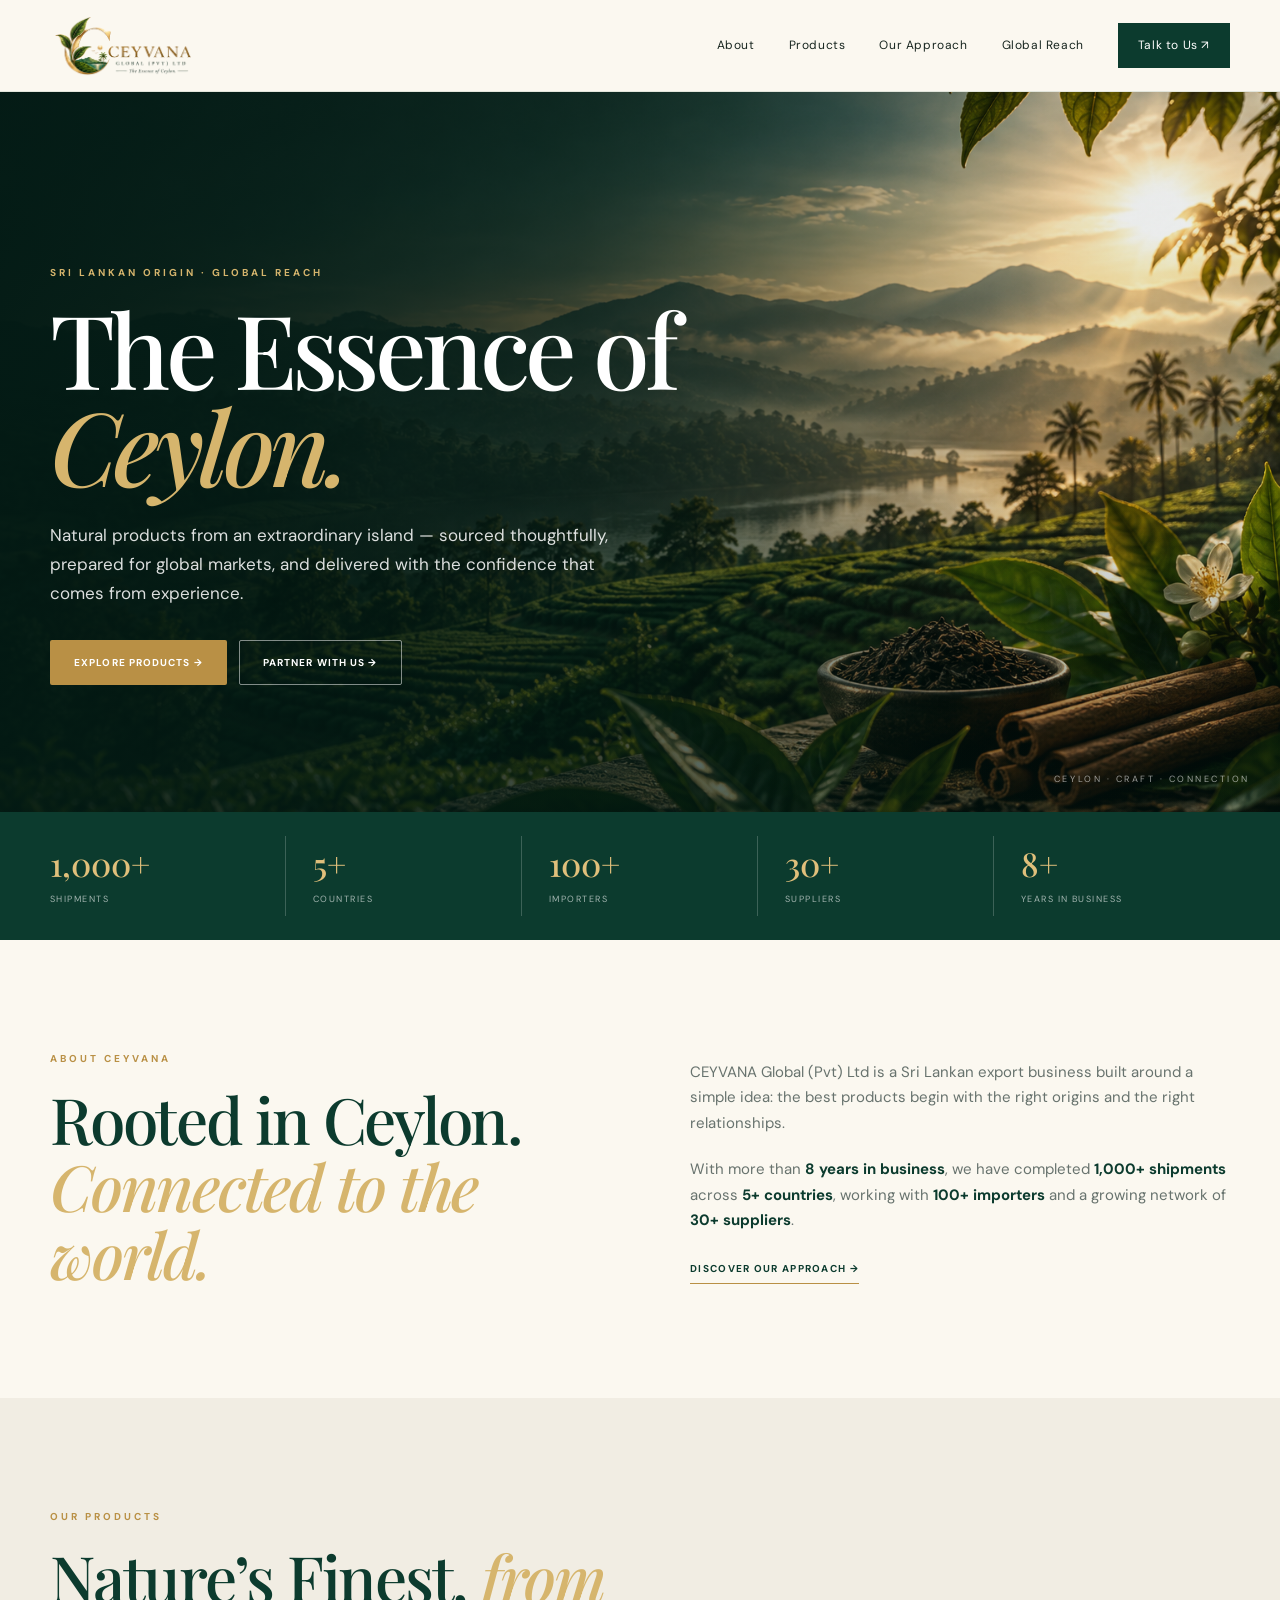
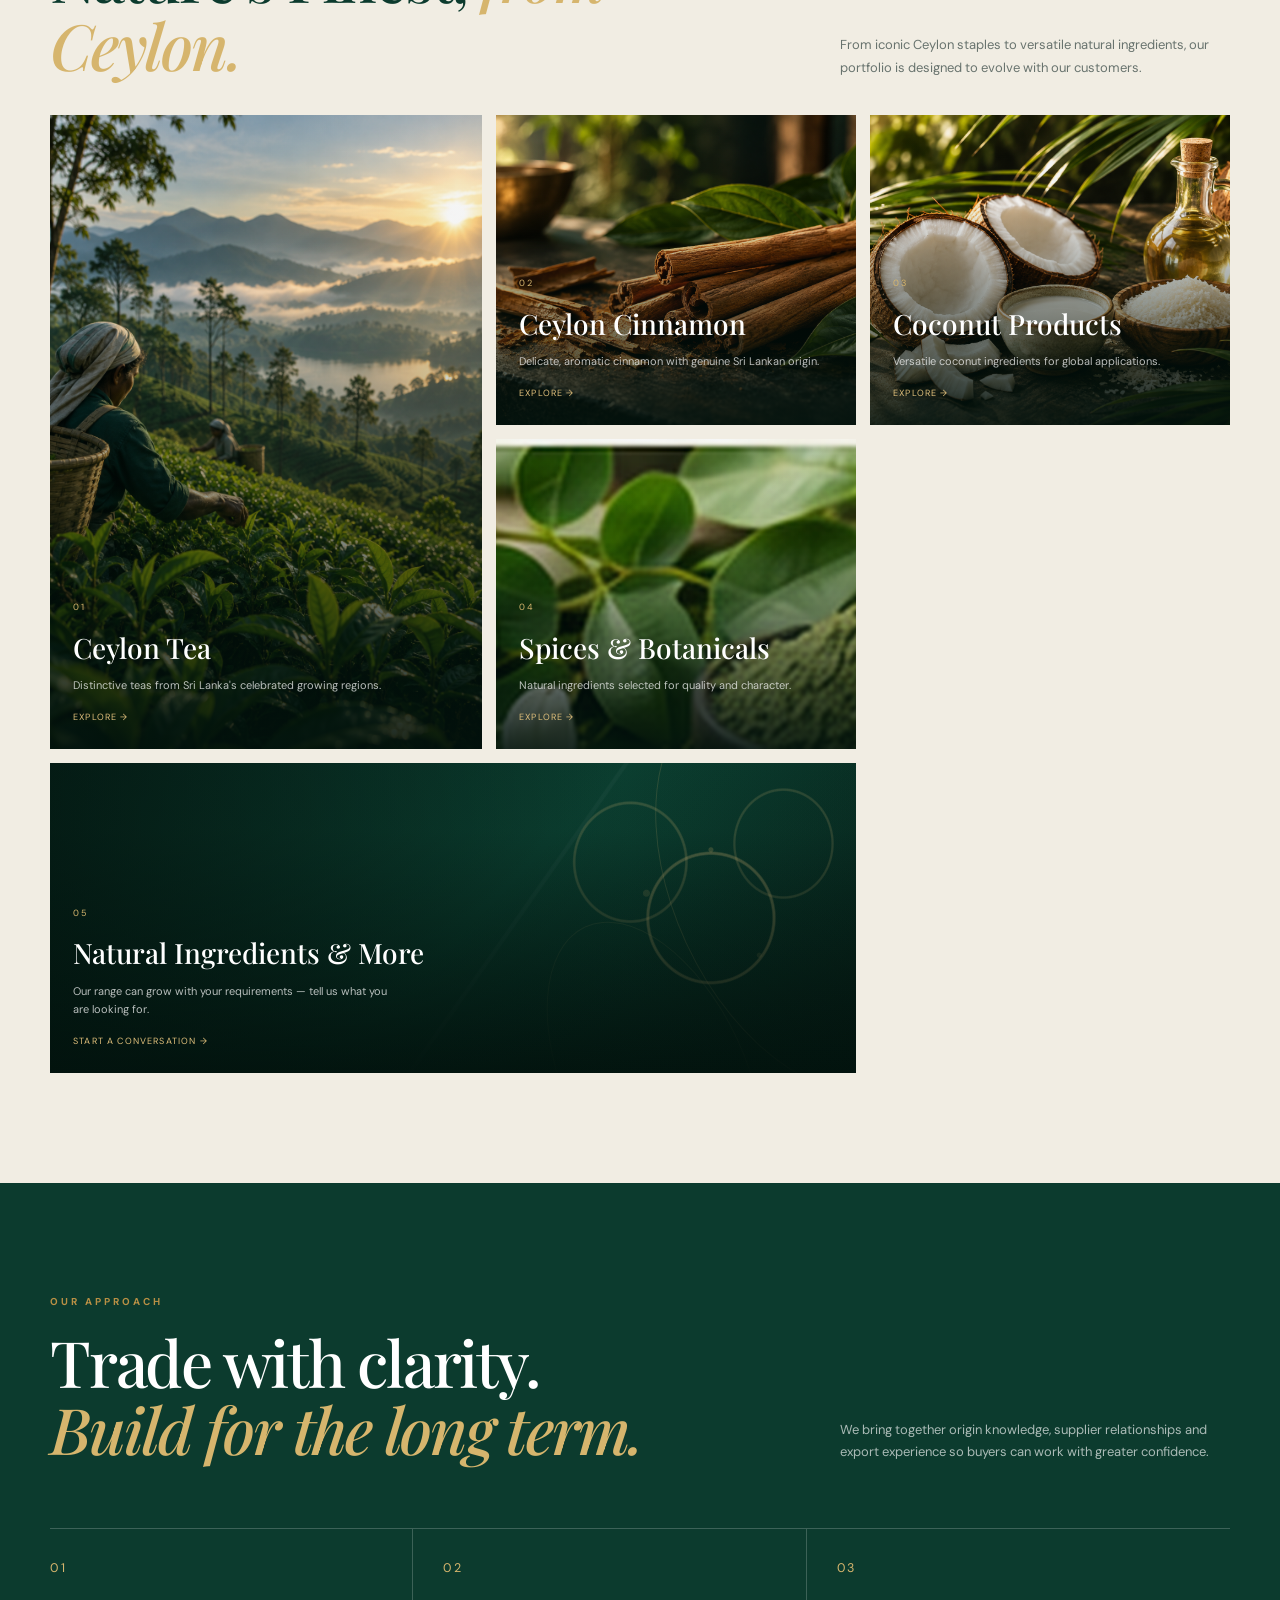
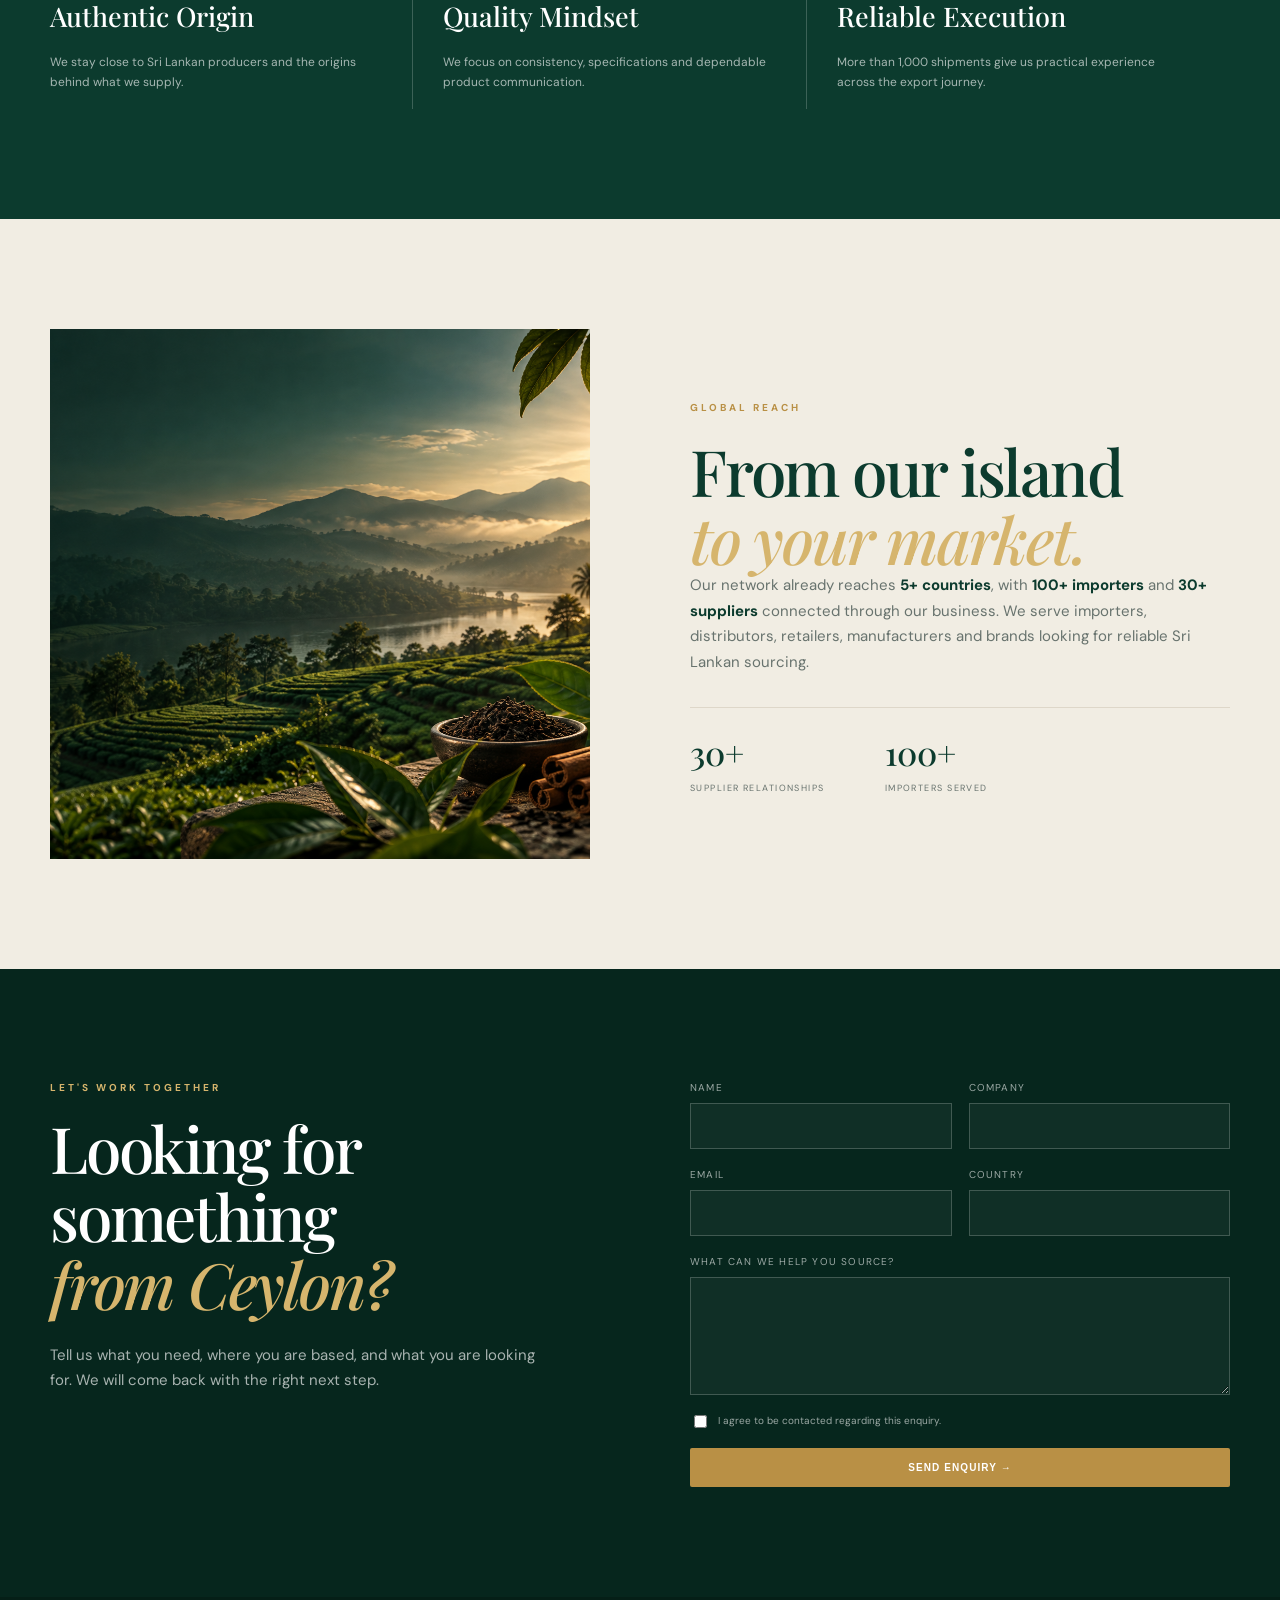
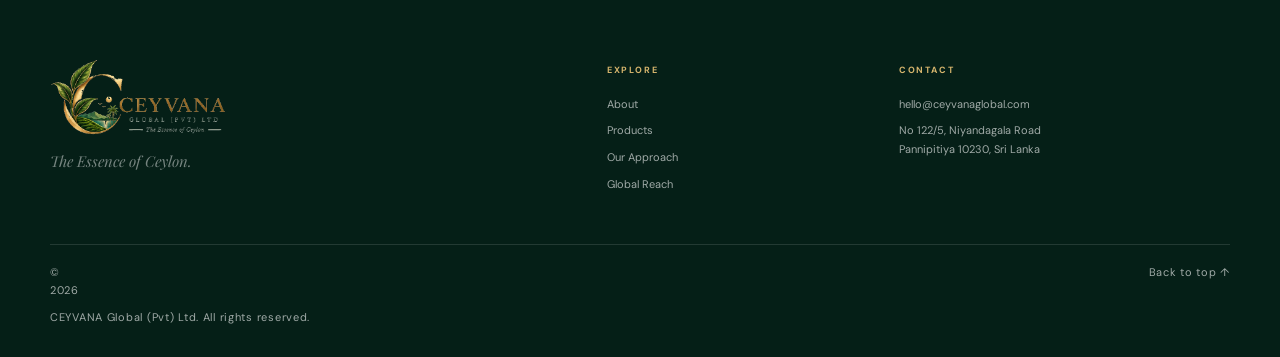
==== commit 186a16ee: "Update index.html Removing the phone numer" ====
--- a/index.html
+++ b/index.html
@@ -1,4 +1,4 @@
-<!doctype html><html lang="en"><head><meta charset="utf-8"><meta name="viewport" content="width=device-width,initial-scale=1"><title>CEYVANA Global | Sri Lankan Exporter of Ceylon Tea, Cinnamon & Natural Products</title><meta name="description" content="CEYVANA Global is a Sri Lankan export company supplying Ceylon tea, cinnamon, coconut products, spices and natural ingredients to international buyers. 1,000+ shipments, 5+ countries, 100+ importers, 30+ suppliers and 8+ years in business."><meta name="keywords" content="Sri Lankan exporter,Ceylon tea exporter,Ceylon cinnamon exporter,Sri Lankan spices,coconut products Sri Lanka,natural ingredients exporter,Sri Lanka export company,Ceylon products wholesale"><meta name="robots" content="index,follow,max-image-preview:large"><link rel="canonical" href="https://www.ceyvanaglobal.com/"><meta name="theme-color" content="#0c3b2e"><meta property="og:type" content="website"><meta property="og:title" content="CEYVANA Global — The Essence of Ceylon"><meta property="og:description" content="Sri Lankan origin. Global reach. Thoughtfully sourced Ceylon products for international buyers."><meta property="og:url" content="https://www.ceyvanaglobal.com/"><meta property="og:image" content="https://www.ceyvanaglobal.com/assets/images/ceyvana-og.jpg"><meta name="twitter:card" content="summary_large_image"><meta name="twitter:image" content="https://www.ceyvanaglobal.com/assets/images/ceyvana-og.jpg"><link rel="icon" href="assets/images/ceyvana-logo-header-transparent.png"><link rel="preconnect" href="https://fonts.googleapis.com"><link rel="preconnect" href="https://fonts.gstatic.com" crossorigin><link href="https://fonts.googleapis.com/css2?family=DM+Sans:wght@400;500;600;700&family=Playfair+Display:wght@500;600;700&display=swap" rel="stylesheet"><link rel="stylesheet" href="assets/css/styles.css"><script type="application/ld+json">{"@context":"https://schema.org","@type":"Organization","name":"CEYVANA Global (Pvt) Ltd","url":"https://www.ceyvanaglobal.com/","logo":"https://www.ceyvanaglobal.com/assets/images/ceyvana-logo-header-transparent.png","email":"hello@ceyvanaglobal.com","telephone":"+49 176 75218331","address":{"@type":"PostalAddress","streetAddress":"No 122/5, Niyandagala Road","addressLocality":"Pannipitiya","postalCode":"10230","addressCountry":"LK"},"description":"Sri Lankan export company supplying Ceylon tea, cinnamon, coconut products, spices and natural ingredients to international markets."}</script></head><body>
+<!doctype html><html lang="en"><head><meta charset="utf-8"><meta name="viewport" content="width=device-width,initial-scale=1"><title>CEYVANA Global | Sri Lankan Exporter of Ceylon Tea, Cinnamon & Natural Products</title><meta name="description" content="CEYVANA Global is a Sri Lankan export company supplying Ceylon tea, cinnamon, coconut products, spices and natural ingredients to international buyers. 1,000+ shipments, 5+ countries, 100+ importers, 30+ suppliers and 8+ years in business."><meta name="keywords" content="Sri Lankan exporter,Ceylon tea exporter,Ceylon cinnamon exporter,Sri Lankan spices,coconut products Sri Lanka,natural ingredients exporter,Sri Lanka export company,Ceylon products wholesale"><meta name="robots" content="index,follow,max-image-preview:large"><link rel="canonical" href="https://www.ceyvanaglobal.com/"><meta name="theme-color" content="#0c3b2e"><meta property="og:type" content="website"><meta property="og:title" content="CEYVANA Global — The Essence of Ceylon"><meta property="og:description" content="Sri Lankan origin. Global reach. Thoughtfully sourced Ceylon products for international buyers."><meta property="og:url" content="https://www.ceyvanaglobal.com/"><meta property="og:image" content="https://www.ceyvanaglobal.com/assets/images/ceyvana-logo-header-tight.png"><meta name="twitter:card" content="summary_large_image"><meta name="twitter:image" content="https://www.ceyvanaglobal.com/assets/images/ceyvana-og.jpg"><link rel="icon" href="assets/images/ceyvana-logo-header-transparent.png"><link rel="preconnect" href="https://fonts.googleapis.com"><link rel="preconnect" href="https://fonts.gstatic.com" crossorigin><link href="https://fonts.googleapis.com/css2?family=DM+Sans:wght@400;500;600;700&family=Playfair+Display:wght@500;600;700&display=swap" rel="stylesheet"><link rel="stylesheet" href="assets/css/styles.css"><script type="application/ld+json">{"@context":"https://schema.org","@type":"Organization","name":"CEYVANA Global (Pvt) Ltd","url":"https://www.ceyvanaglobal.com/","logo":"https://www.ceyvanaglobal.com/assets/images/ceyvana-logo-header-transparent.png","email":"hello@ceyvanaglobal.com","telephone":"+49 176 75218331","address":{"@type":"PostalAddress","streetAddress":"No 122/5, Niyandagala Road","addressLocality":"Pannipitiya","postalCode":"10230","addressCountry":"LK"},"description":"Sri Lankan export company supplying Ceylon tea, cinnamon, coconut products, spices and natural ingredients to international markets."}</script></head><body>
 <header class="site-header"><div class="container nav-wrap"><a class="brand" href="#top" aria-label="CEYVANA Global home"><img src="assets/images/ceyvana-logo-header-transparent.png" alt="CEYVANA Global — The Essence of Ceylon" width="590" height="280"></a><button class="menu-toggle" aria-expanded="false" aria-controls="main-nav" aria-label="Open navigation"><span></span><span></span></button><nav id="main-nav"><a href="#about">About</a><a href="#products">Products</a><a href="#approach">Our Approach</a><a href="#global">Global Reach</a><a class="nav-cta" href="#contact">Talk to Us ↗</a></nav></div></header>
 <main id="top">
 <section class="hero"><img class="hero-img" src="assets/images/ceylon-landscape-hero.png" alt="Emerald Ceylon tea country with mountains, lake and cinnamon" fetchpriority="high"><div class="hero-shade"></div><div class="container hero-content"><p class="eyebrow gold">SRI LANKAN ORIGIN · GLOBAL REACH</p><h1>The Essence of<br><em>Ceylon.</em></h1><p class="hero-copy">Natural products from an extraordinary island — sourced thoughtfully, prepared for global markets, and delivered with the confidence that comes from experience.</p><div class="actions"><a class="btn gold-btn" href="#products">Explore Products →</a><a class="btn ghost-btn" href="#contact">Partner With Us →</a></div></div><div class="hero-mark">CEYLON · CRAFT · CONNECTION</div></section>
@@ -15,4 +15,4 @@
 <section class="section contact" id="contact"><div class="container contact-grid"><div><p class="eyebrow gold">LET'S WORK TOGETHER</p><h2>Looking for something<br><em>from Ceylon?</em></h2><p>Tell us what you need, where you are based, and what you are looking for. We will come back with the right next step.</p></div><form action="https://formspree.io/f/xnpqbyrq" method="POST"><input class="hp" type="text" name="_gotcha" tabindex="-1" autocomplete="off" aria-hidden="true"><label>Name<input name="name" required autocomplete="name"></label><label>Company<input name="company" autocomplete="organization"></label><label>Email<input type="email" name="email" required autocomplete="email"></label><label>Country<input name="country" autocomplete="country-name"></label><input type="hidden" name="subject" value="New CEYVANA Global website enquiry">
 <input type="hidden" name="_next" value="https://www.ceyvanaglobal.com/thank-you.html">
 <label class="full">What can we help you source?<textarea name="message" rows="5" required></textarea></label><label class="consent full"><input type="checkbox" name="consent" value="yes" required><span>I agree to be contacted regarding this enquiry.</span></label><button class="btn gold-btn full" type="submit">Send Enquiry →</button></form></div></section>
-</main><footer><div class="container foot-grid"><div><img src="assets/images/ceyvana-logo-header-transparent.png" alt="CEYVANA Global" class="foot-logo"><p>The Essence of Ceylon.</p></div><div><h4>Explore</h4><a href="#about">About</a><a href="#products">Products</a><a href="#approach">Our Approach</a><a href="#global">Global Reach</a></div><div><h4>Contact</h4><a href="mailto:hello@ceyvanaglobal.com">hello@ceyvanaglobal.com</a><a href="tel:+4917675218331">+49 176 75218331</a><span>No 122/5, Niyandagala Road<br>Pannipitiya 10230, Sri Lanka</span></div></div><div class="container foot-bottom"><span>© <span id="year"></span> CEYVANA Global (Pvt) Ltd. All rights reserved.</span><a href="#top">Back to top ↑</a></div></footer><script src="assets/js/script.js"></script></body></html>+</main><footer><div class="container foot-grid"><div><img src="assets/images/ceyvana-logo-header-transparent.png" alt="CEYVANA Global" class="foot-logo"><p>The Essence of Ceylon.</p></div><div><h4>Explore</h4><a href="#about">About</a><a href="#products">Products</a><a href="#approach">Our Approach</a><a href="#global">Global Reach</a></div><div><h4>Contact</h4><a href="mailto:hello@ceyvanaglobal.com">hello@ceyvanaglobal.com</a><span>No 122/5, Niyandagala Road<br>Pannipitiya 10230, Sri Lanka</span></div></div><div class="container foot-bottom"><span>© <span id="year"></span> CEYVANA Global (Pvt) Ltd. All rights reserved.</span><a href="#top">Back to top ↑</a></div></footer><script src="assets/js/script.js"></script></body></html>
